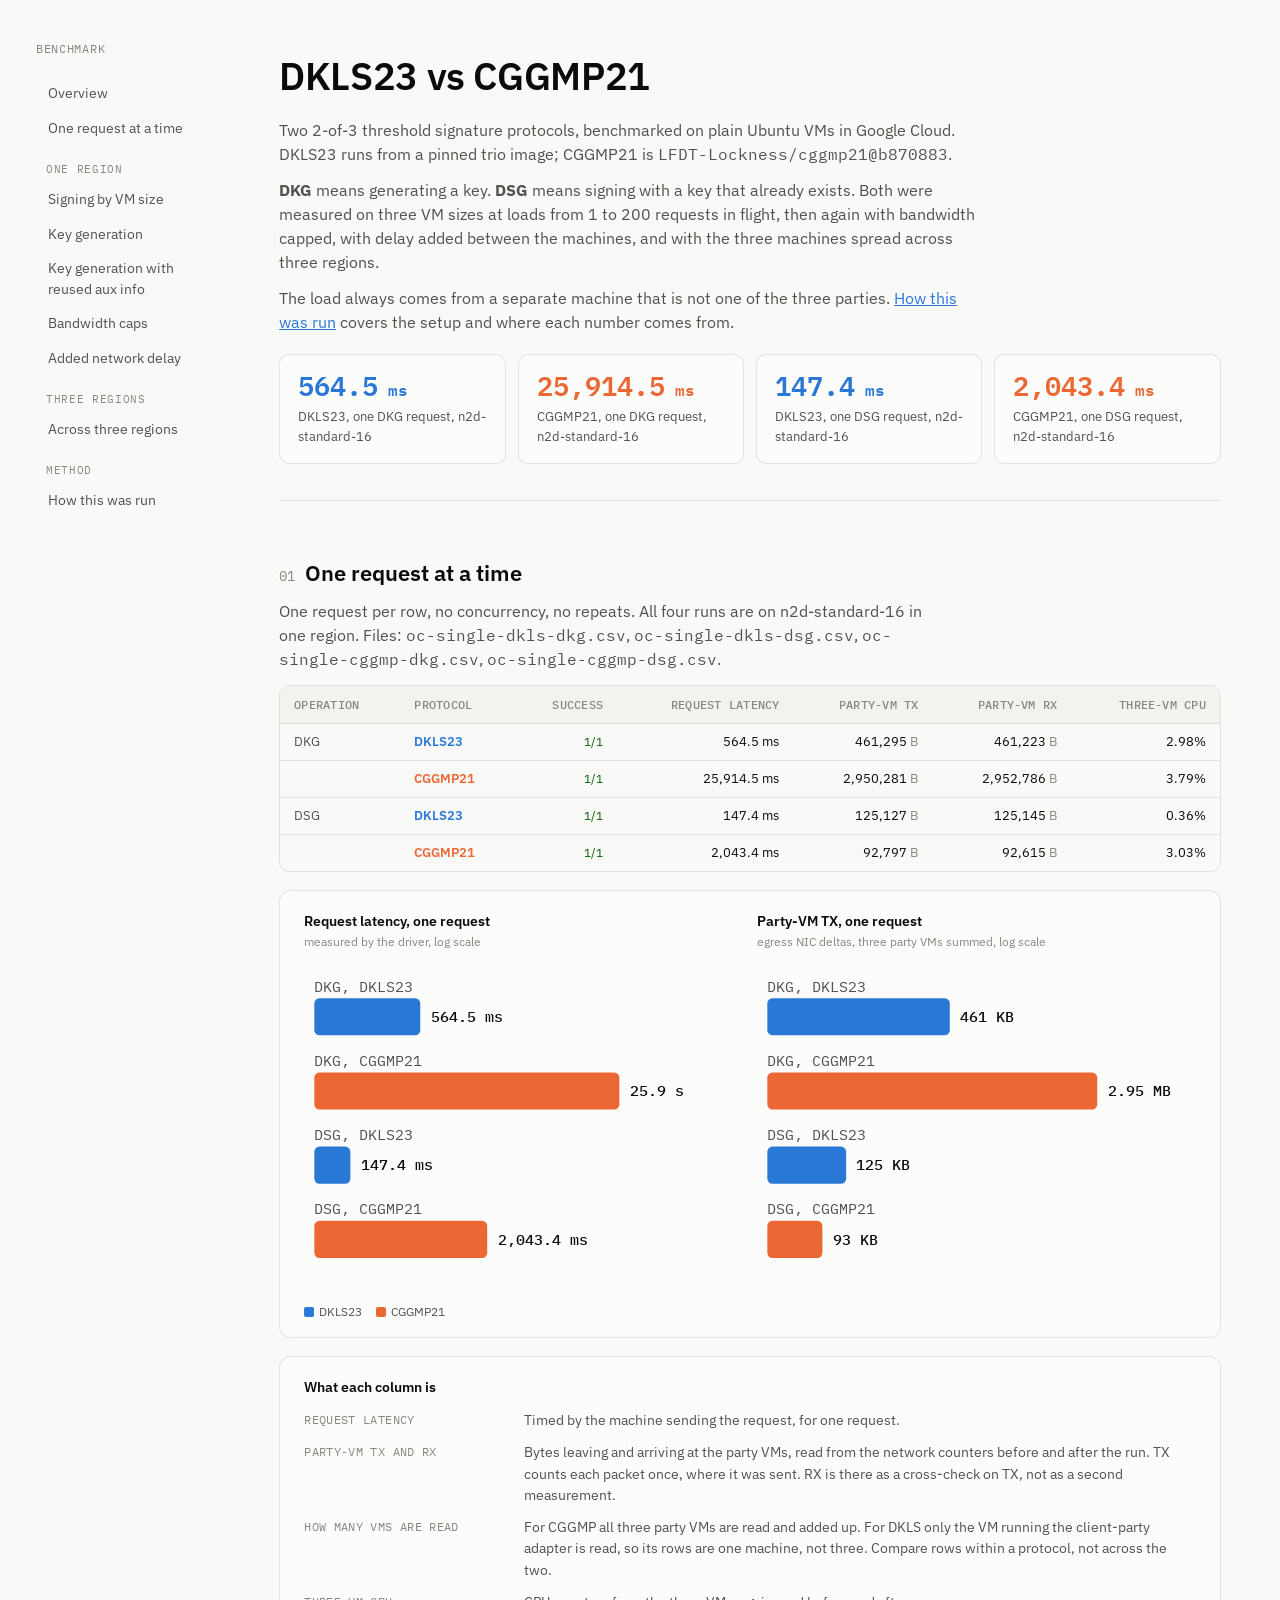
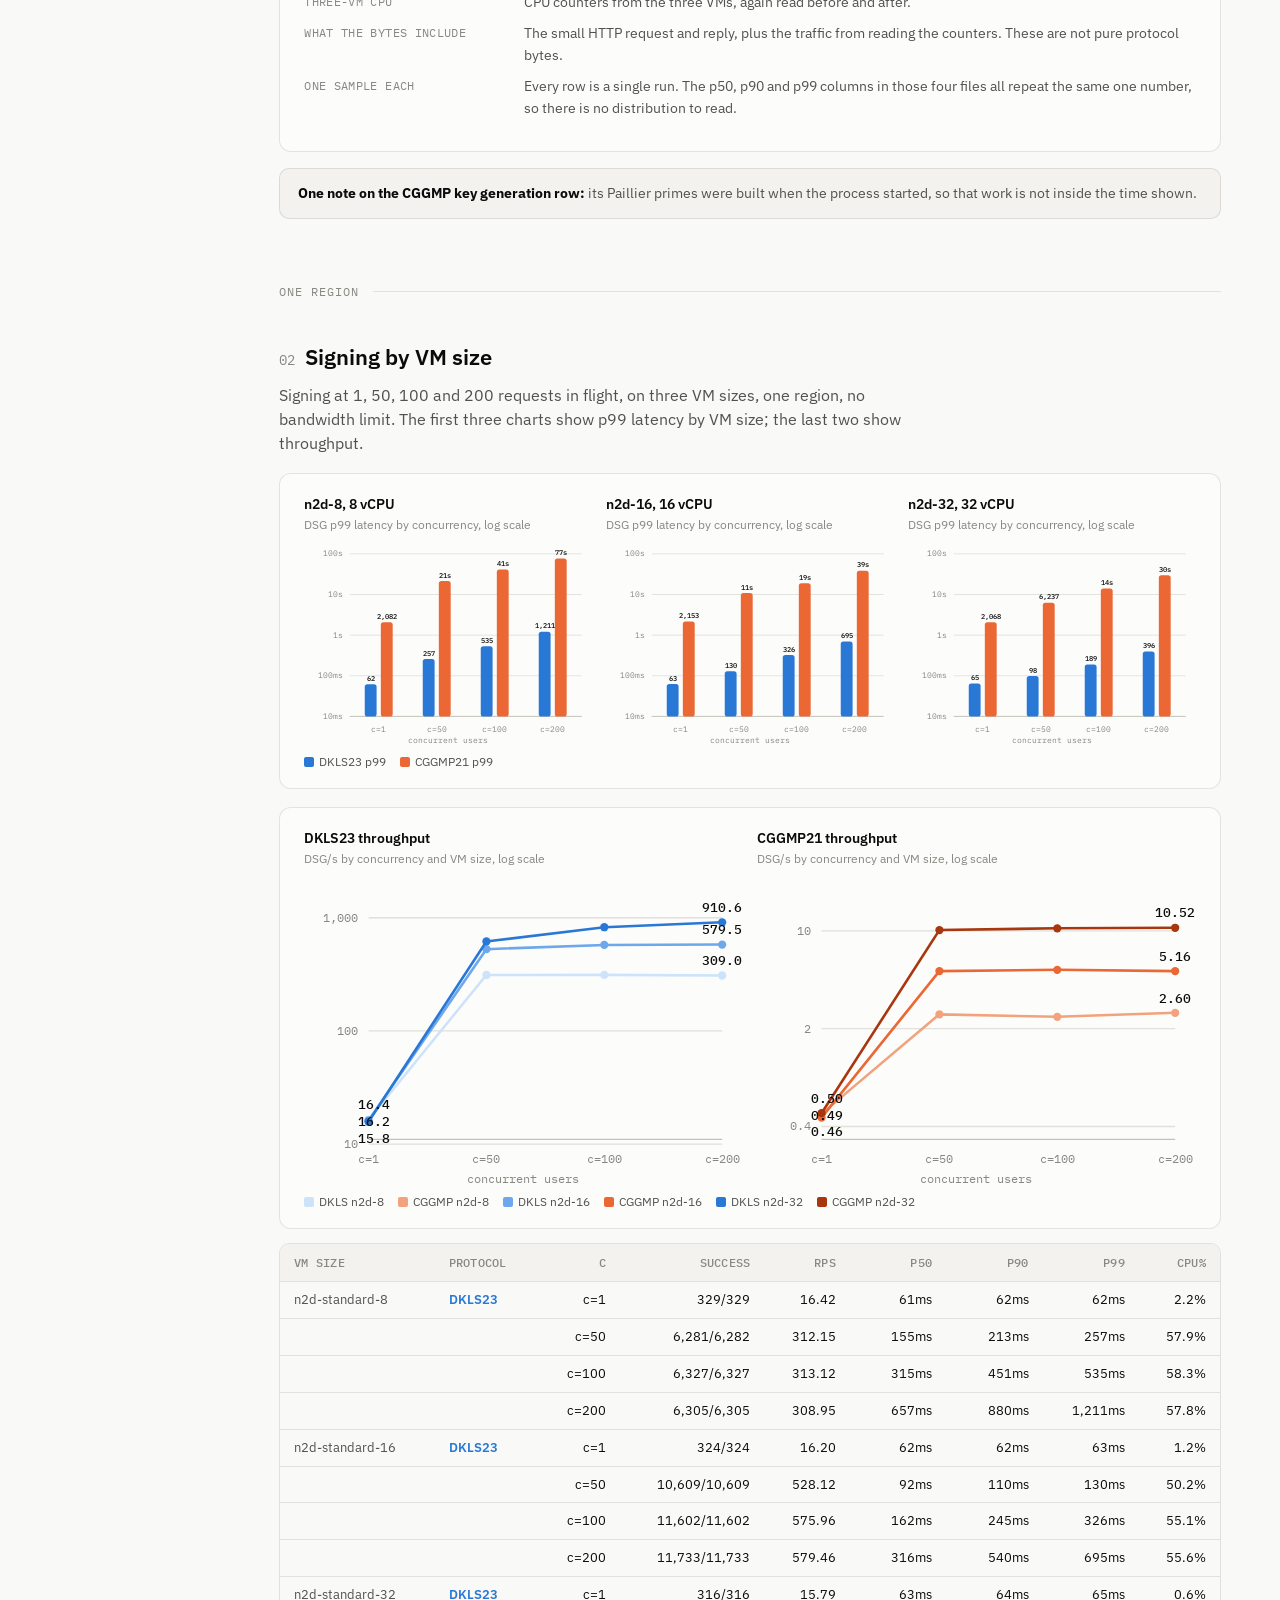
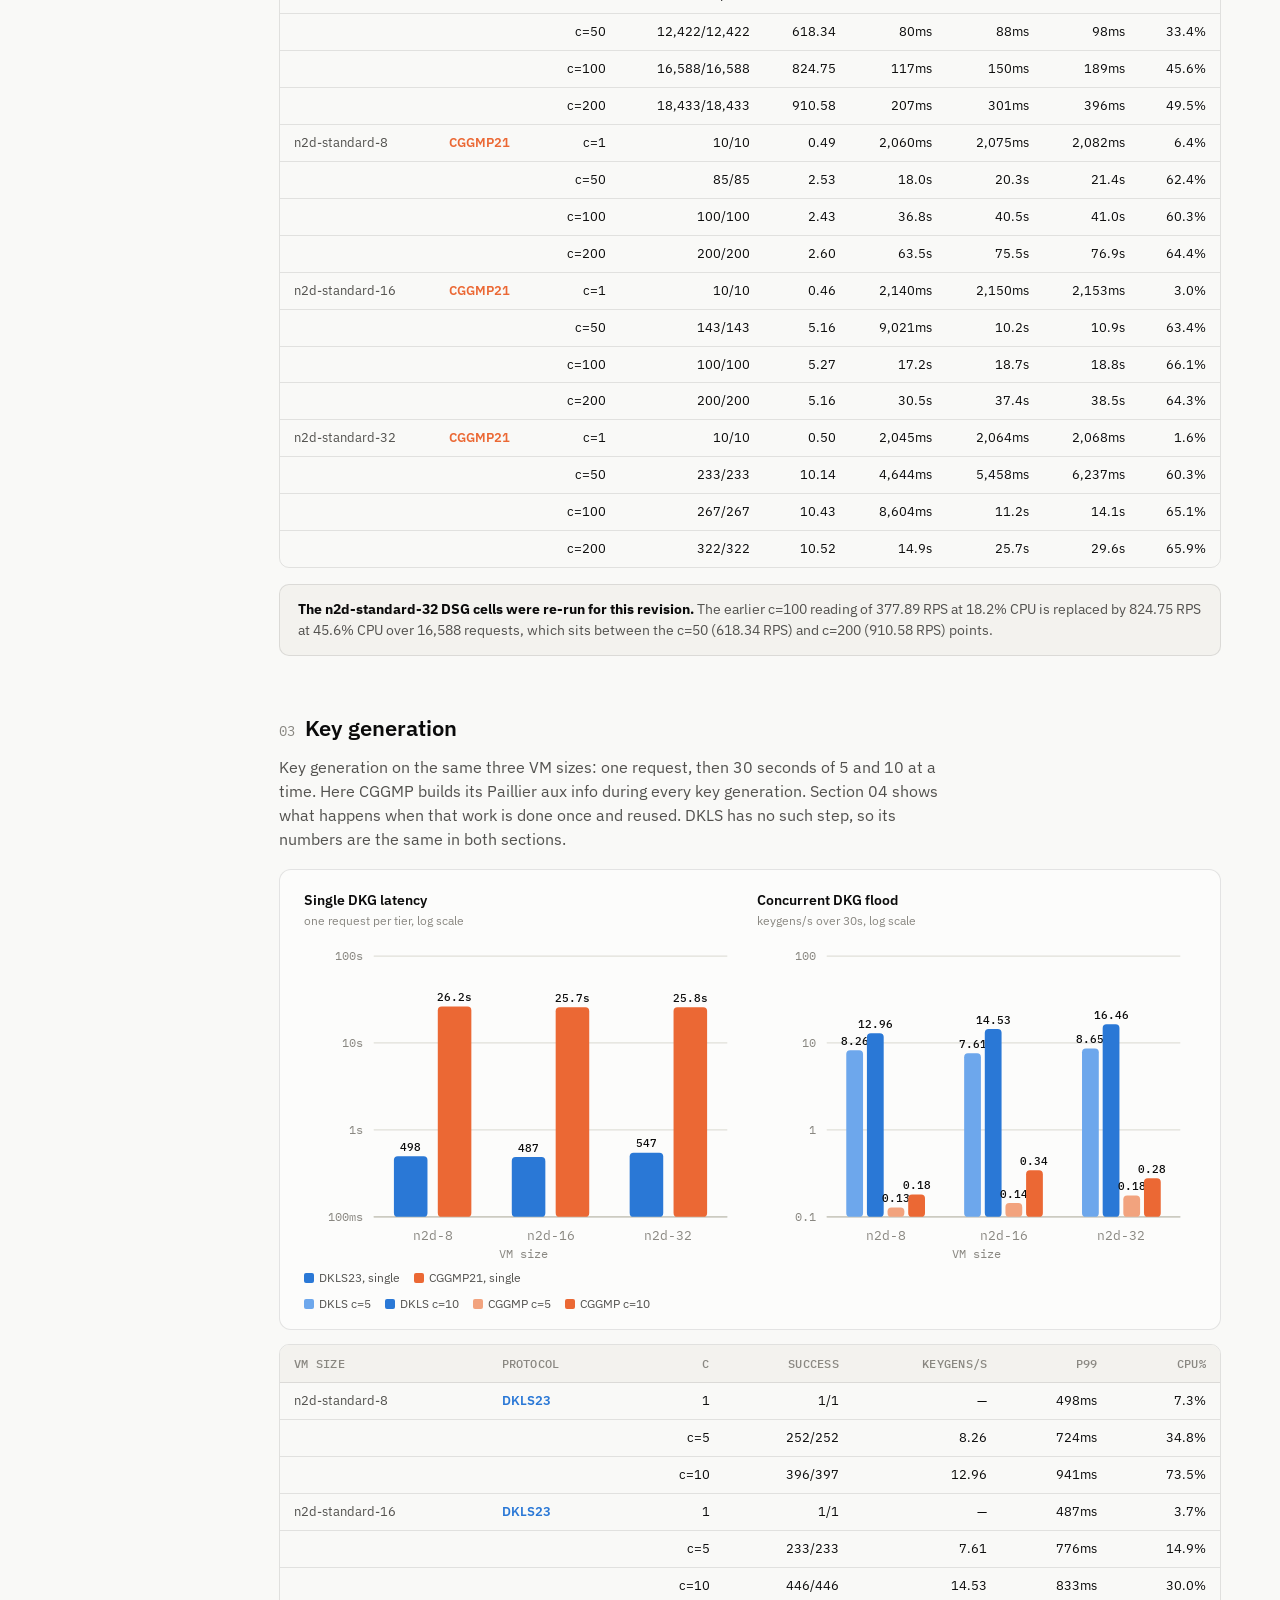
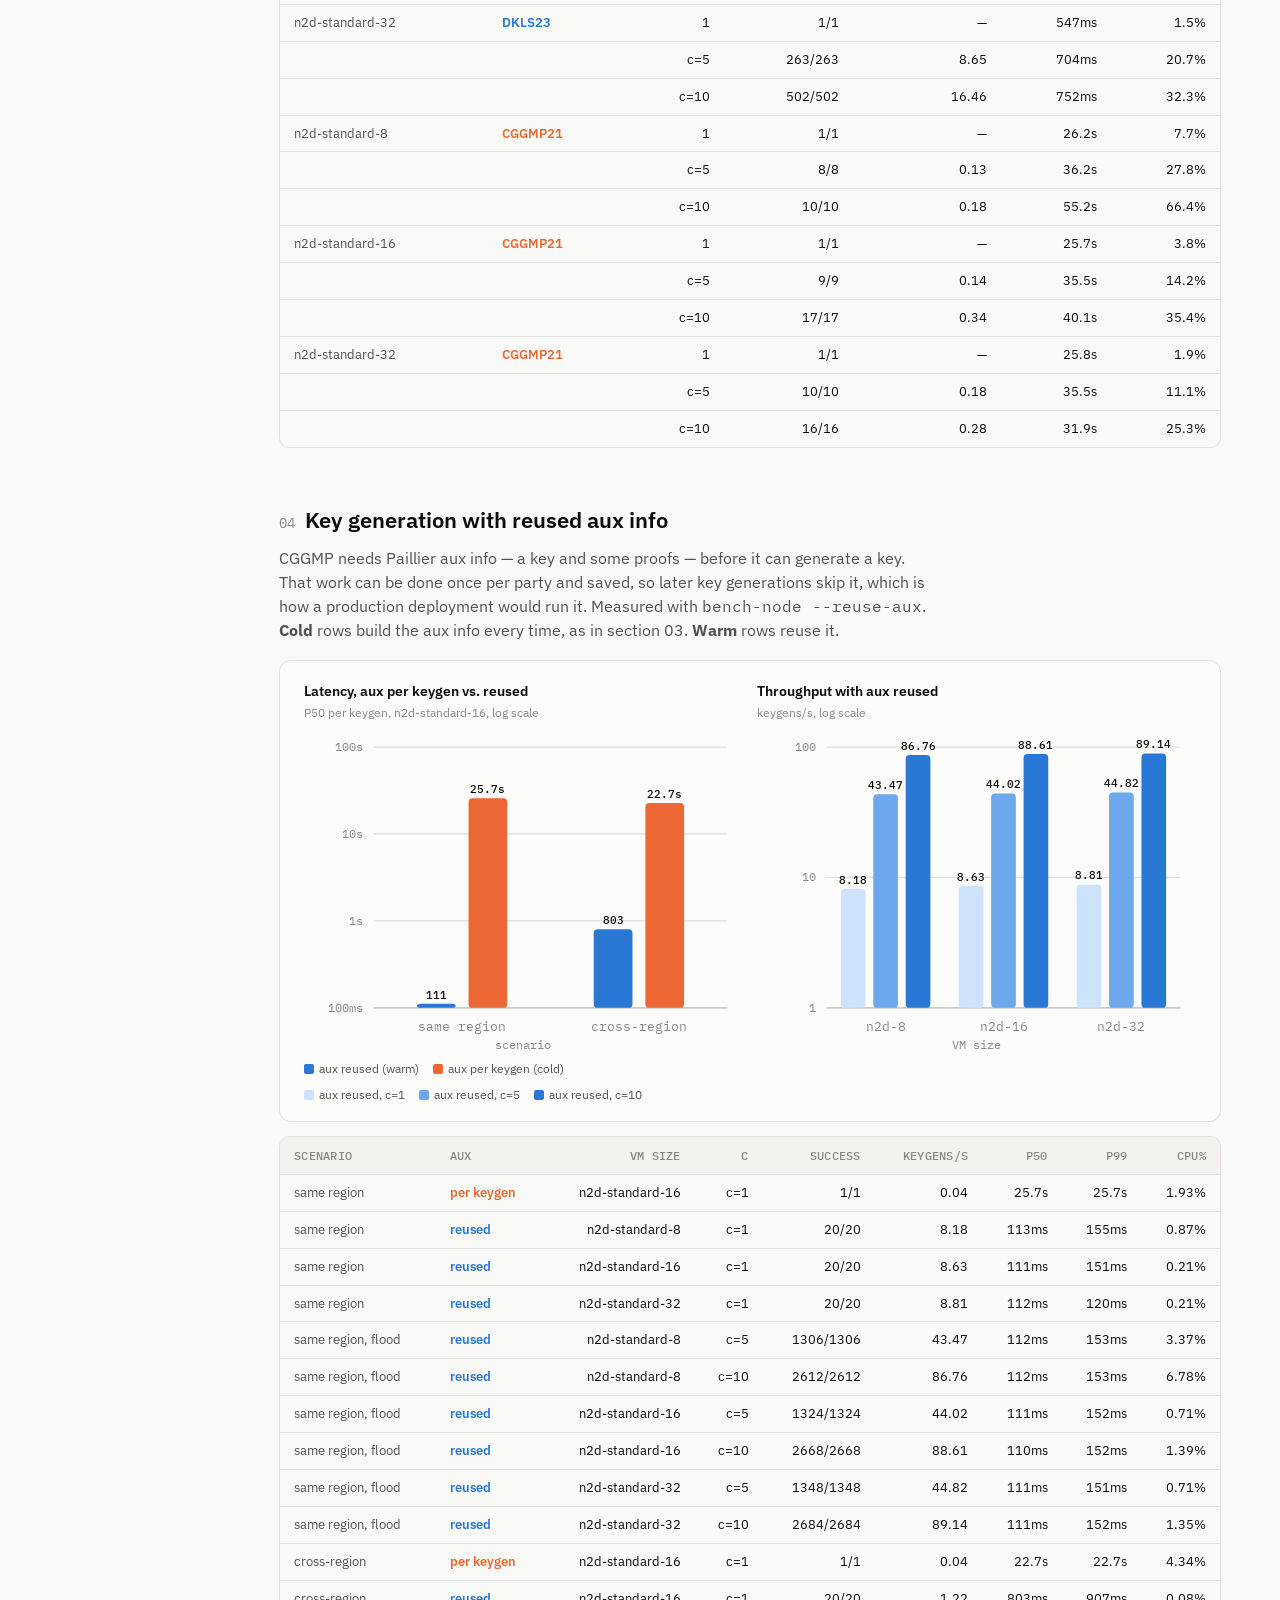
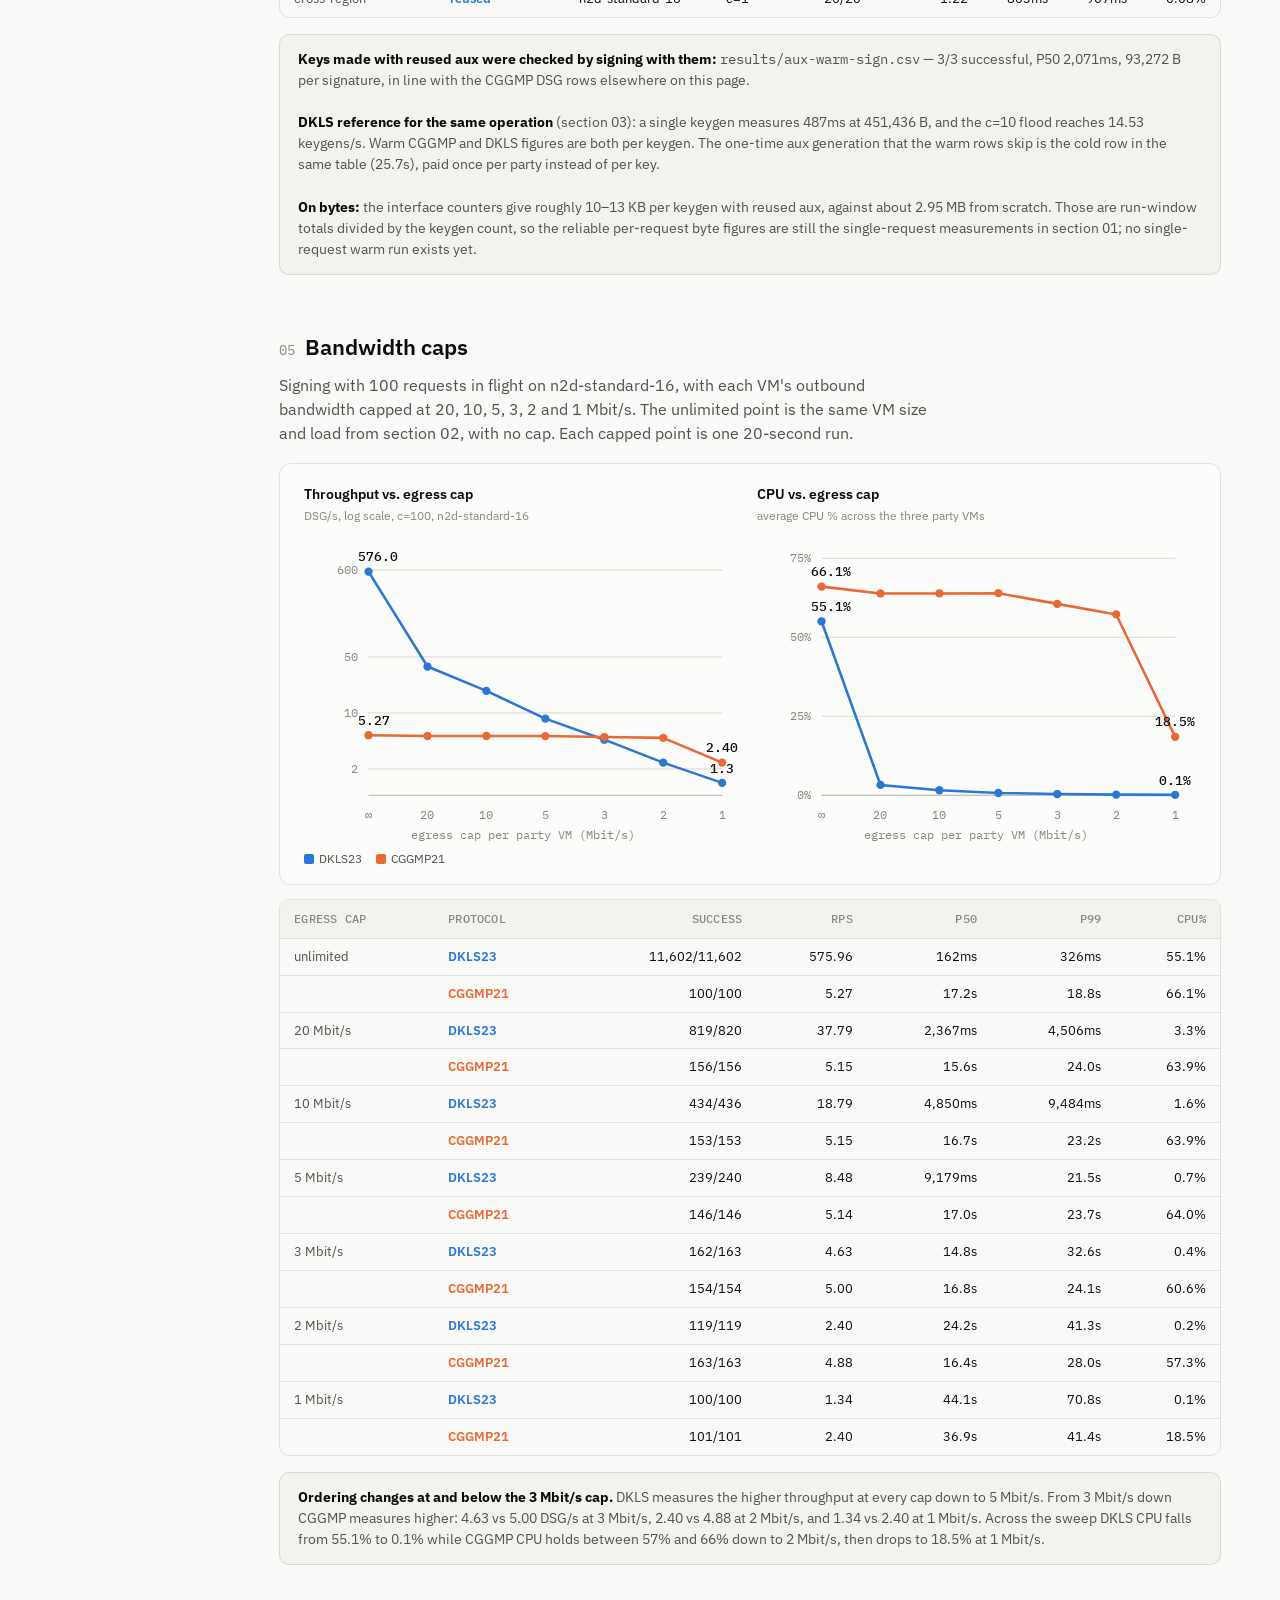
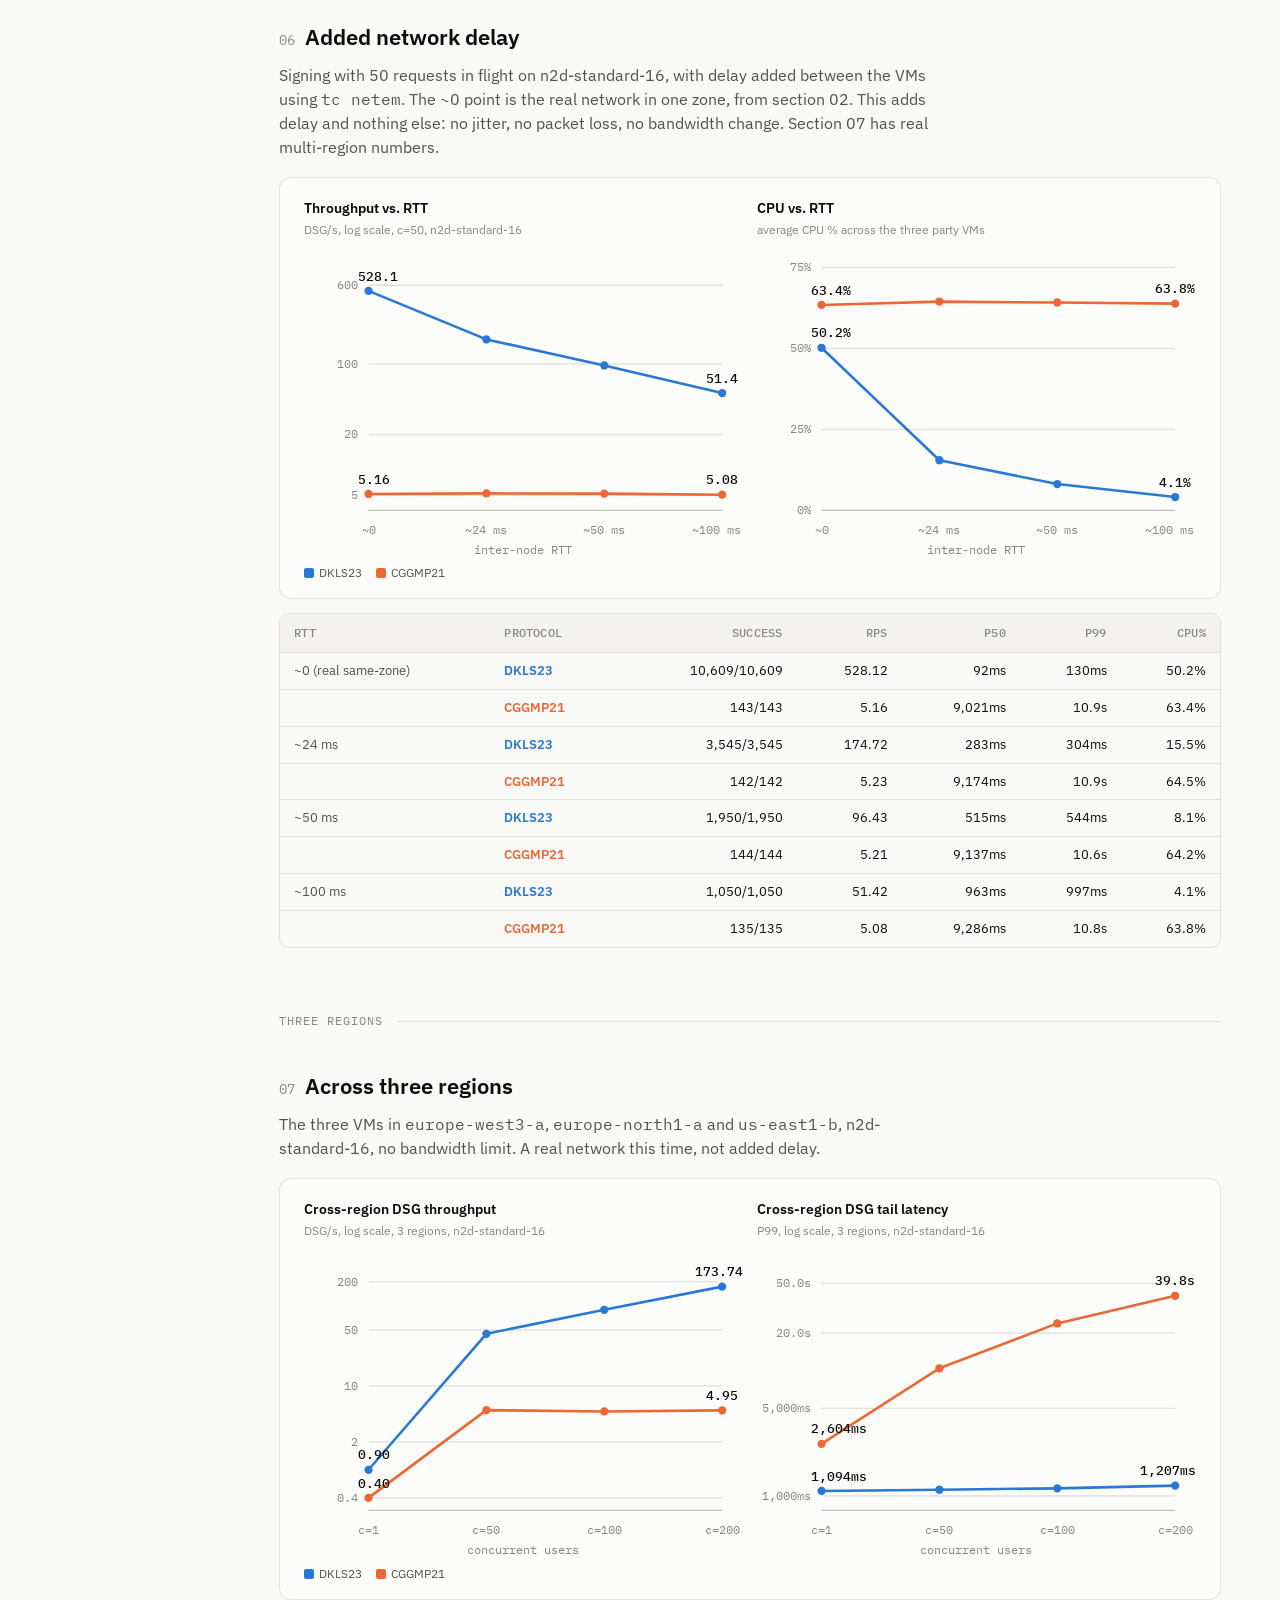
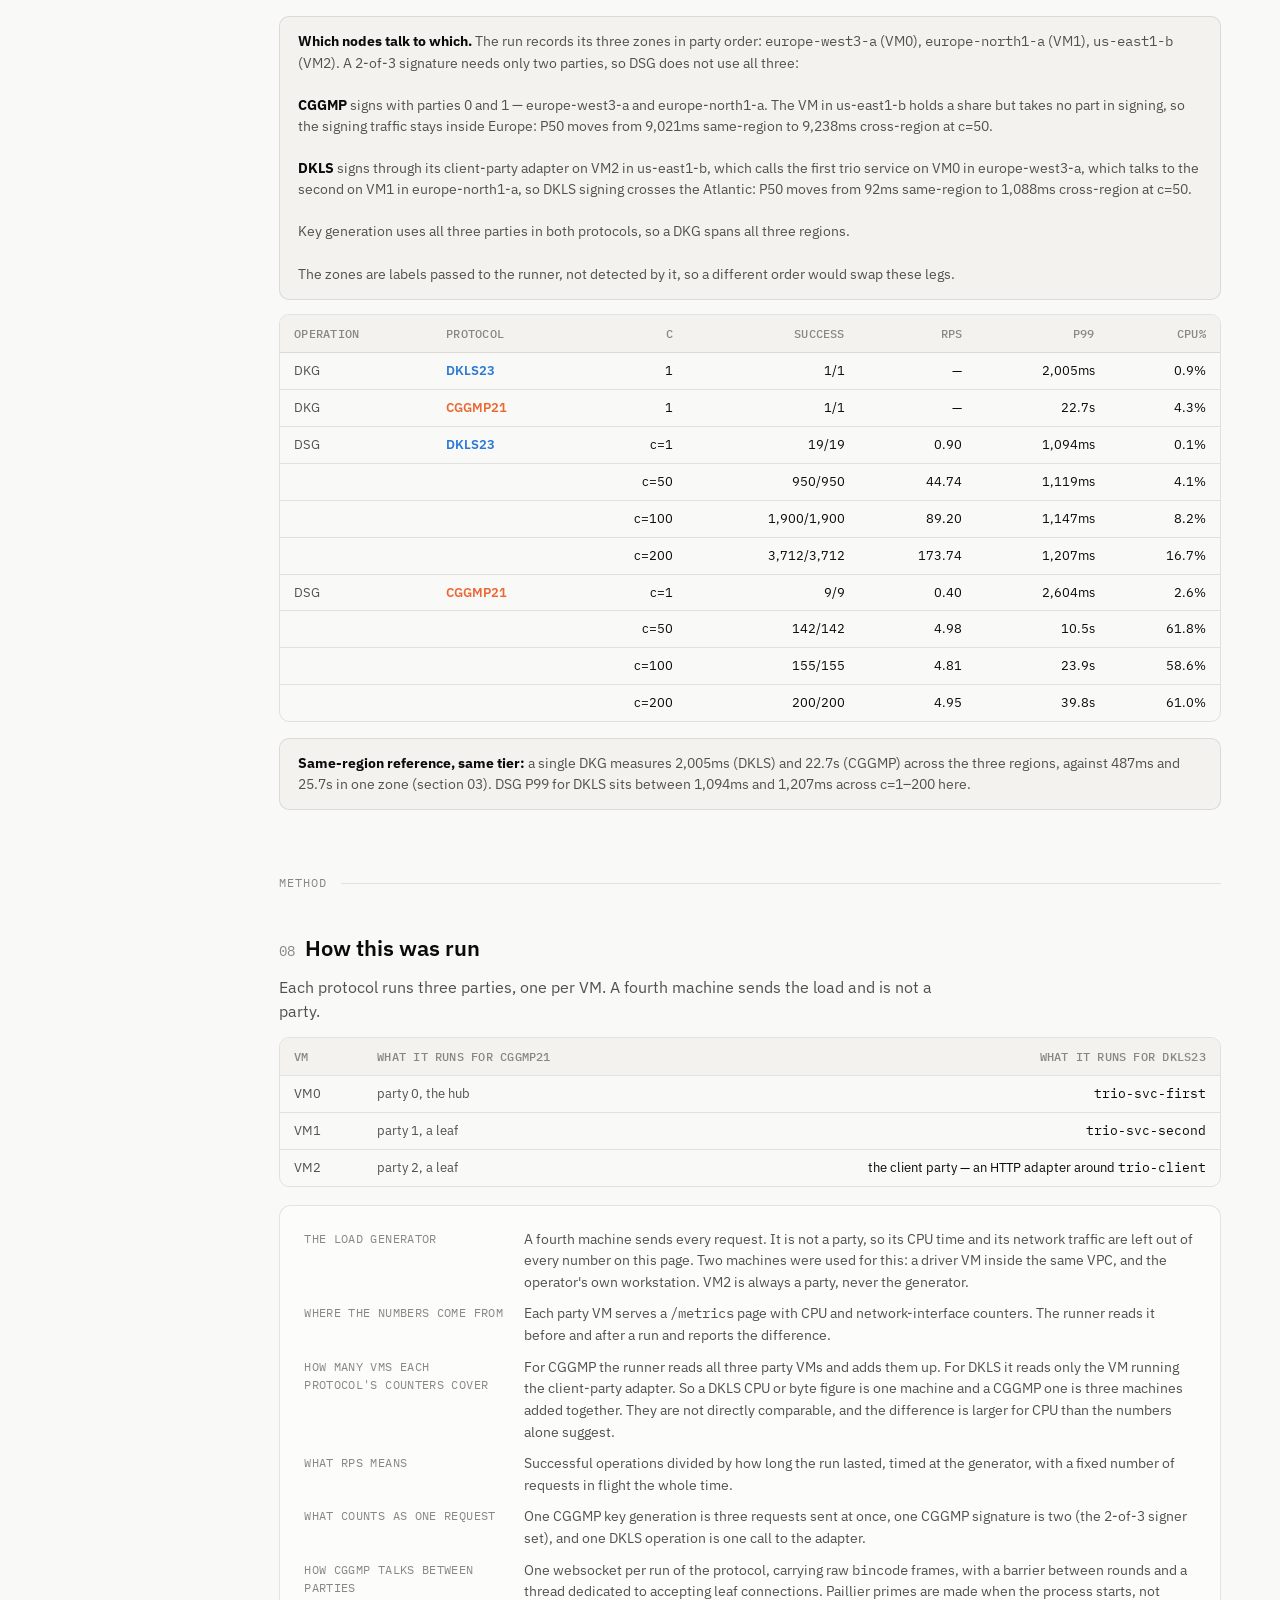
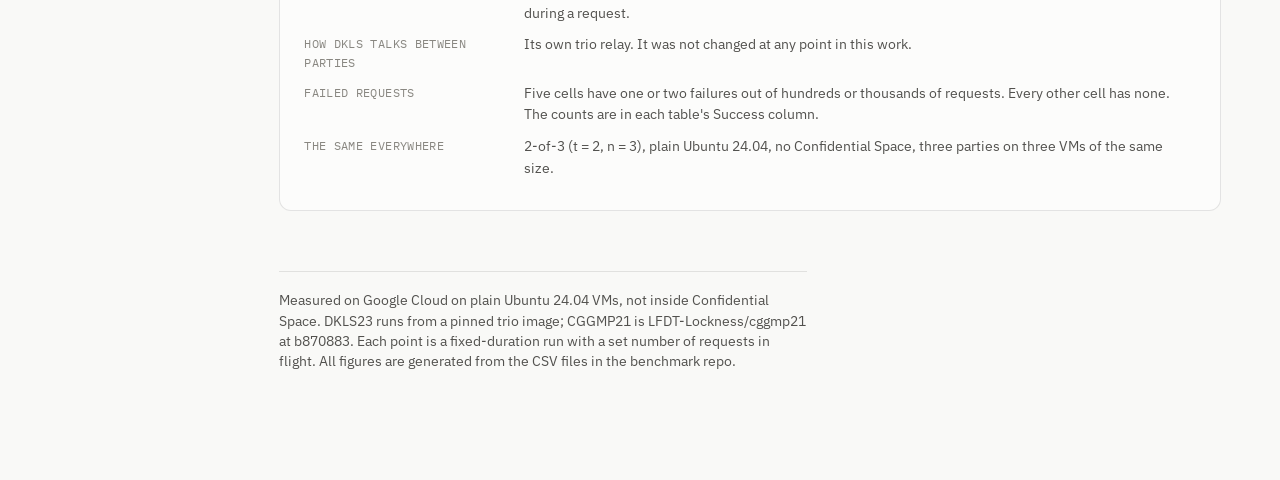
==== index.html @ f81dd2e7 "DKLS23 vs CGGMP21 benchmark report" ====
<!DOCTYPE html>
<html lang="en">
<head>
<meta charset="utf-8">
<meta name="viewport" content="width=device-width, initial-scale=1">
<title>DKLS23 vs CGGMP21 — 2-of-3 benchmark</title>
<style>
  @import url('https://fonts.googleapis.com/css2?family=IBM+Plex+Sans:wght@400;500;600;700&family=IBM+Plex+Mono:wght@400;500;600&display=swap');

  :root {
    color-scheme: light;
    --page:        #f9f9f7;
    --surface:     #fcfcfb;
    --surface-2:   #f3f2ee;
    --ink:         #0b0b0b;
    --ink-2:       #52514e;
    --muted:       #898781;
    --grid:        #e1e0d9;
    --baseline:    #c3c2b7;
    --border:      rgba(11,11,11,0.10);
    --dkls:        #2a78d6;
    --dkls-soft:   #6da7ec;
    --dkls-softer: #cde2fb;
    --dkls-deep:   #184f95;
    --cggmp:       #eb6834;
    --cggmp-soft:  #f2a37e;
    --cggmp-deep:  #a8360f;
    --good:        #006300;
  }
  @media (prefers-color-scheme: dark) {
    :root:not([data-theme="light"]) {
      color-scheme: dark;
      --page:        #0d0d0d;
      --surface:     #1a1a19;
      --surface-2:   #201f1d;
      --ink:         #ffffff;
      --ink-2:       #c3c2b7;
      --muted:       #8f8d87;
      --grid:        #2c2c2a;
      --baseline:    #383835;
      --border:      rgba(255,255,255,0.12);
      --dkls:        #3987e5;
      --dkls-soft:   #2a78d6;
      --dkls-softer: #184f95;
      --dkls-deep:   #86b6ef;
      --cggmp:       #d95926;
      --cggmp-soft:  #a54a24;
      --cggmp-deep:  #f08d63;
      --good:        #0ca30c;
    }
  }
  :root[data-theme="dark"] {
    color-scheme: dark;
    --page:        #0d0d0d;
    --surface:     #1a1a19;
    --surface-2:   #201f1d;
    --ink:         #ffffff;
    --ink-2:       #c3c2b7;
    --muted:       #8f8d87;
    --grid:        #2c2c2a;
    --baseline:    #383835;
    --border:      rgba(255,255,255,0.12);
    --dkls:        #3987e5;
    --dkls-soft:   #2a78d6;
    --dkls-softer: #184f95;
    --dkls-deep:   #86b6ef;
    --cggmp:       #d95926;
    --cggmp-soft:  #a54a24;
    --cggmp-deep:  #f08d63;
    --good:        #0ca30c;
  }

  * { box-sizing: border-box; }
  body {
    background: var(--page);
    color: var(--ink);
    font-family: "IBM Plex Sans", system-ui, -apple-system, "Segoe UI", sans-serif;
    line-height: 1.5;
  }
  .mono { font-family: "IBM Plex Mono", ui-monospace, "SF Mono", Menlo, monospace; }
  h1, h2, h3 { text-wrap: balance; font-weight: 600; }
  h1 { font-size: clamp(1.6rem, 1.2rem + 1.6vw, 2.35rem); letter-spacing: -0.01em; margin: 0; }
  h2 { font-size: 1.35rem; margin: 0 0 4px; }
  h3 { font-size: 0.98rem; margin: 0 0 2px; color: var(--ink); }
  p { margin: 0 0 12px; max-width: 66ch; color: var(--ink-2); }
  a { color: var(--dkls); }

  .shell { display: flex; max-width: 1280px; margin: 0 auto; }

  nav.toc {
    position: sticky; top: 0; align-self: flex-start; height: 100vh;
    width: 220px; flex: none; padding: 32px 18px 32px 28px;
    overflow-y: auto; display: flex; flex-direction: column; gap: 2px;
  }
  nav.toc .brand {
    font-family: "IBM Plex Mono"; font-size: 0.72rem; letter-spacing: 0.06em;
    text-transform: uppercase; color: var(--muted); margin-bottom: 18px;
  }
  nav.toc a {
    color: var(--ink-2); text-decoration: none; font-size: 0.86rem;
    padding: 6px 10px; border-radius: 6px; border-left: 2px solid transparent;
  }
  nav.toc a:hover { color: var(--ink); background: var(--surface-2); }

  main { flex: 1; min-width: 0; padding: 40px clamp(20px, 4vw, 56px) 100px; }

  header.hero {
    padding-bottom: 28px; margin-bottom: 28px; border-bottom: 1px solid var(--border);
  }
  .chips { display: flex; flex-wrap: wrap; gap: 8px; margin-top: 18px; }
  .chip {
    font-family: "IBM Plex Mono"; font-size: 0.74rem; color: var(--ink-2);
    background: var(--surface-2); border: 1px solid var(--border);
    padding: 5px 10px; border-radius: 999px; white-space: nowrap;
  }

  .kpi-row {
    display: grid; grid-template-columns: repeat(auto-fit, minmax(190px, 1fr));
    gap: 12px; margin: 20px 0 8px;
  }
  .kpi {
    background: var(--surface); border: 1px solid var(--border); border-radius: 10px;
    padding: 16px 18px;
  }
  .kpi .val {
    font-family: "IBM Plex Mono"; font-weight: 600; font-size: 1.7rem;
    color: var(--dkls); font-variant-numeric: tabular-nums; line-height: 1.1;
  }
  .kpi .label { font-size: 0.82rem; color: var(--ink-2); margin-top: 6px; }

  section { margin: 56px 0; scroll-margin-top: 24px; }
  section .section-head { display: flex; align-items: baseline; gap: 10px; margin-bottom: 6px; }
  .section-num { font-family: "IBM Plex Mono"; color: var(--muted); font-size: 0.85rem; }

  .panel {
    background: var(--surface); border: 1px solid var(--border); border-radius: 12px;
    padding: 20px clamp(14px, 2vw, 24px) 16px; margin-top: 18px;
  }
  .panel-grid { display: grid; grid-template-columns: repeat(3, 1fr); gap: 14px; }
  @media (max-width: 900px) { .panel-grid { grid-template-columns: 1fr; } }
  .panel-grid.two { grid-template-columns: 1fr 1fr; }
  @media (max-width: 760px) { .panel-grid.two { grid-template-columns: 1fr; } }

  .chart-title { font-size: 0.85rem; font-weight: 600; margin-bottom: 2px; }
  .chart-sub { font-size: 0.74rem; color: var(--muted); margin-bottom: 8px; }
  .legend { display: flex; gap: 14px; font-size: 0.76rem; color: var(--ink-2); margin: 8px 0 0; flex-wrap: wrap; }
  .legend .sw { display: inline-block; width: 10px; height: 10px; border-radius: 2px; margin-right: 5px; vertical-align: -1px; }

  .panel svg { display: block; width: 100%; height: auto; }
  svg text { font-family: "IBM Plex Mono", monospace; fill: var(--ink-2); }
  svg .axis-label { fill: var(--muted); }
  svg .grid-line { stroke: var(--grid); stroke-width: 1; }
  svg .baseline { stroke: var(--baseline); stroke-width: 1; }
  svg .value-label { fill: var(--ink); font-weight: 500; }
  svg .value-label.on-dkls { fill: var(--dkls); }
  svg .value-label.on-cggmp { fill: var(--cggmp); }

  .table-wrap { overflow-x: auto; margin-top: 14px; border: 1px solid var(--border); border-radius: 10px; }
  table { border-collapse: collapse; width: 100%; font-size: 0.83rem; min-width: 560px; }
  thead th {
    text-align: right; font-family: "IBM Plex Mono"; font-weight: 500; font-size: 0.72rem;
    letter-spacing: 0.02em; text-transform: uppercase; color: var(--muted);
    padding: 10px 14px; border-bottom: 1px solid var(--border); white-space: nowrap;
    background: var(--surface-2);
  }
  thead th:first-child, thead th:nth-child(2) { text-align: left; }
  tbody td {
    padding: 8px 14px; border-bottom: 1px solid var(--border); text-align: right;
    font-variant-numeric: tabular-nums; white-space: nowrap; color: var(--ink);
  }
  tbody td:first-child, tbody td:nth-child(2) { text-align: left; color: var(--ink-2); }
  tbody tr:last-child td { border-bottom: none; }
  tbody tr.group-start td { border-top: 1px solid var(--border); }
  .tag-dkls { color: var(--dkls); font-weight: 600; }
  .tag-cggmp { color: var(--cggmp); font-weight: 600; }
  .pill-good { color: var(--good); font-size: 0.72rem; }

  .callout {
    background: var(--surface-2); border: 1px solid var(--border); border-radius: 10px;
    padding: 14px 18px; margin-top: 16px; font-size: 0.88rem; color: var(--ink-2);
  }
  .callout strong { color: var(--ink); }

  dl.method { display: grid; grid-template-columns: 200px 1fr; gap: 10px 20px; margin-top: 14px; }
  dl.method dt { font-family: "IBM Plex Mono"; font-size: 0.76rem; color: var(--muted); text-transform: uppercase; letter-spacing: 0.03em; padding-top: 2px; }
  dl.method dd { margin: 0; color: var(--ink-2); font-size: 0.9rem; }
  @media (max-width: 640px) { dl.method { grid-template-columns: 1fr; } dl.method dt { padding-top: 10px; } }

  footer {
    margin-top: 60px; padding-top: 18px; border-top: 1px solid var(--border);
    font-size: 0.85rem; color: var(--ink-2); max-width: 66ch;
  }

  nav.toc .toc-group {
    font-family: "IBM Plex Mono"; font-size: 0.68rem; letter-spacing: 0.06em;
    text-transform: uppercase; color: var(--muted);
    margin: 14px 0 4px; padding: 0 10px;
  }

  .group-divider {
    display: flex; align-items: center; gap: 14px;
    margin: 64px 0 -16px; color: var(--muted);
    font-family: "IBM Plex Mono"; font-size: 0.74rem;
    letter-spacing: 0.08em; text-transform: uppercase;
  }
  .group-divider::after {
    content: ""; flex: 1; height: 1px; background: var(--border);
  }

  @media print {
    nav.toc { display: none; }
    .shell { display: block; max-width: none; }
    main { padding: 0; }
    body { background: #fff; }
    section { margin: 26px 0; }
    .panel, .table-wrap, section { break-inside: auto; }
    .panel-grid > div, tr, .callout, .kpi { break-inside: avoid; }
    .table-wrap { overflow: visible; }
    table { min-width: 0; font-size: 0.72rem; }
    thead { display: table-header-group; }
    .panel-grid { grid-template-columns: 1fr 1fr !important; }
    h1, h2, h3 { break-after: avoid; }
    p, dl.method { break-inside: avoid; }
    a { color: inherit; text-decoration: none; }
  }

  @media (max-width: 860px) {
    .shell { display: block; }
    nav.toc { position: static; width: auto; height: auto; padding: 20px clamp(20px,4vw,56px) 0; flex-direction: row; overflow-x: auto; white-space: nowrap; gap: 4px; }
    nav.toc .brand { display: none; }
    main { padding-top: 20px; }
  }
</style>
</head>
<body>
<div class="shell">
  <nav class="toc">
    <div class="brand">Benchmark</div>
    <a href="#overview">Overview</a>
    <a href="#single-request">One request at a time</a>
    <div class="toc-group">One region</div>
    <a href="#dsg-matrix">Signing by VM size</a>
    <a href="#dkg">Key generation</a>
    <a href="#aux">Key generation with reused aux info</a>
    <a href="#bandwidth">Bandwidth caps</a>
    <a href="#rtt">Added network delay</a>
    <div class="toc-group">Three regions</div>
    <a href="#cross-region">Across three regions</a>
    <div class="toc-group">Method</div>
    <a href="#setup">How this was run</a>
  </nav>

  <main>
    <header class="hero" id="overview">
      <h1>DKLS23 vs CGGMP21</h1>
      <p style="margin-top:14px; max-width:70ch;">Two 2-of-3 threshold signature protocols, benchmarked on plain Ubuntu VMs in Google Cloud. DKLS23 runs from a pinned trio image; CGGMP21 is <span class="mono">LFDT-Lockness/cggmp21@b870883</span>.</p>
      <p style="max-width:70ch;"><strong>DKG</strong> means generating a key. <strong>DSG</strong> means signing with a key that already exists. Both were measured on three VM sizes at loads from 1 to 200 requests in flight, then again with bandwidth capped, with delay added between the machines, and with the three machines spread across three regions.</p>
      <p style="max-width:70ch;">The load always comes from a separate machine that is not one of the three parties. <a href="#setup">How this was run</a> covers the setup and where each number comes from.</p>

      <div class="kpi-row" id="hero-kpis"></div>
    </header>

    <section id="single-request">
      <div class="section-head"><span class="section-num">01</span><h2>One request at a time</h2></div>
      <p>One request per row, no concurrency, no repeats. All four runs are on n2d-standard-16 in one region. Files: <span class="mono">oc-single-dkls-dkg.csv</span>, <span class="mono">oc-single-dkls-dsg.csv</span>, <span class="mono">oc-single-cggmp-dkg.csv</span>, <span class="mono">oc-single-cggmp-dsg.csv</span>.</p>

      <div class="table-wrap">
        <table id="single-table"></table>
      </div>

      <div class="panel">
        <div class="panel-grid two" id="single-charts"></div>
        <div class="legend">
          <span><span class="sw" style="background:var(--dkls)"></span>DKLS23</span>
          <span><span class="sw" style="background:var(--cggmp)"></span>CGGMP21</span>
        </div>
      </div>

      <div class="panel">
        <div class="chart-title">What each column is</div>
        <dl class="method" style="margin-top:12px;">
          <dt>Request latency</dt>
          <dd>Timed by the machine sending the request, for one request.</dd>
          <dt>Party-VM TX and RX</dt>
          <dd>Bytes leaving and arriving at the party VMs, read from the network counters before and after the run. TX counts each packet once, where it was sent. RX is there as a cross-check on TX, not as a second measurement.</dd>
          <dt>How many VMs are read</dt>
          <dd>For CGGMP all three party VMs are read and added up. For DKLS only the VM running the client-party adapter is read, so its rows are one machine, not three. Compare rows within a protocol, not across the two.</dd>
          <dt>Three-VM CPU</dt>
          <dd>CPU counters from the three VMs, again read before and after.</dd>
          <dt>What the bytes include</dt>
          <dd>The small HTTP request and reply, plus the traffic from reading the counters. These are not pure protocol bytes.</dd>
          <dt>One sample each</dt>
          <dd>Every row is a single run. The p50, p90 and p99 columns in those four files all repeat the same one number, so there is no distribution to read.</dd>
        </dl>
      </div>
      <div class="callout"><strong>One note on the CGGMP key generation row:</strong> its Paillier primes were built when the process started, so that work is not inside the time shown.</div>
    </section>

    <div class="group-divider"><span>One region</span></div>

    <section id="dsg-matrix">
      <div class="section-head"><span class="section-num">02</span><h2>Signing by VM size</h2></div>
      <p>Signing at 1, 50, 100 and 200 requests in flight, on three VM sizes, one region, no bandwidth limit. The first three charts show p99 latency by VM size; the last two show throughput.</p>

      <div class="panel">
        <div class="panel-grid" id="p99-charts"></div>
        <div class="legend">
          <span><span class="sw" style="background:var(--dkls)"></span>DKLS23 p99</span>
          <span><span class="sw" style="background:var(--cggmp)"></span>CGGMP21 p99</span>
        </div>
      </div>

      <div class="panel">
        <div class="panel-grid two" id="rps-charts"></div>
        <div class="legend" id="rps-legend"></div>
      </div>

      <div class="table-wrap">
        <table id="dsg-table"></table>
      </div>
      <div class="callout" id="n32-note"></div>
    </section>

    <section id="dkg">
      <div class="section-head"><span class="section-num">03</span><h2>Key generation</h2></div>
      <p>Key generation on the same three VM sizes: one request, then 30 seconds of 5 and 10 at a time. Here CGGMP builds its Paillier aux info during every key generation. Section 04 shows what happens when that work is done once and reused. DKLS has no such step, so its numbers are the same in both sections.</p>

      <div class="panel">
        <div class="panel-grid two" id="dkg-charts"></div>
        <div class="legend">
          <span><span class="sw" style="background:var(--dkls)"></span>DKLS23, single</span>
          <span><span class="sw" style="background:var(--cggmp)"></span>CGGMP21, single</span>
        </div>
        <div class="legend" id="dkg-flood-legend"></div>
      </div>

      <div class="table-wrap">
        <table id="dkg-table"></table>
      </div>
    </section>

    <section id="aux">
      <div class="section-head"><span class="section-num">04</span><h2>Key generation with reused aux info</h2></div>
      <p>CGGMP needs Paillier aux info — a key and some proofs — before it can generate a key. That work can be done once per party and saved, so later key generations skip it, which is how a production deployment would run it. Measured with <span class="mono">bench-node --reuse-aux</span>. <strong>Cold</strong> rows build the aux info every time, as in section 03. <strong>Warm</strong> rows reuse it.</p>

      <div class="panel">
        <div class="panel-grid two" id="aux-charts"></div>
        <div class="legend">
          <span><span class="sw" style="background:var(--dkls)"></span>aux reused (warm)</span>
          <span><span class="sw" style="background:var(--cggmp)"></span>aux per keygen (cold)</span>
        </div>
        <div class="legend" id="aux-rps-legend"></div>
      </div>

      <div class="table-wrap">
        <table id="aux-table"></table>
      </div>
      <div class="callout" id="aux-callout"></div>
    </section>

    <section id="bandwidth">
      <div class="section-head"><span class="section-num">05</span><h2>Bandwidth caps</h2></div>
      <p>Signing with 100 requests in flight on n2d-standard-16, with each VM's outbound bandwidth capped at 20, 10, 5, 3, 2 and 1 Mbit/s. The unlimited point is the same VM size and load from section 02, with no cap. Each capped point is one 20-second run.</p>

      <div class="panel">
        <div class="panel-grid two" id="bw-charts"></div>
        <div class="legend">
          <span><span class="sw" style="background:var(--dkls)"></span>DKLS23</span>
          <span><span class="sw" style="background:var(--cggmp)"></span>CGGMP21</span>
        </div>
      </div>

      <div class="table-wrap">
        <table id="bw-table"></table>
      </div>
      <div class="callout warn" id="bw-callout"></div>
    </section>

    <section id="rtt">
      <div class="section-head"><span class="section-num">06</span><h2>Added network delay</h2></div>
      <p>Signing with 50 requests in flight on n2d-standard-16, with delay added between the VMs using <span class="mono">tc netem</span>. The ~0 point is the real network in one zone, from section 02. This adds delay and nothing else: no jitter, no packet loss, no bandwidth change. Section 07 has real multi-region numbers.</p>

      <div class="panel">
        <div class="panel-grid two" id="rtt-charts"></div>
        <div class="legend">
          <span><span class="sw" style="background:var(--dkls)"></span>DKLS23</span>
          <span><span class="sw" style="background:var(--cggmp)"></span>CGGMP21</span>
        </div>
      </div>

      <div class="table-wrap">
        <table id="rtt-table"></table>
      </div>
    </section>

    <div class="group-divider"><span>Three regions</span></div>

    <section id="cross-region">
      <div class="section-head"><span class="section-num">07</span><h2>Across three regions</h2></div>
      <p>The three VMs in <span class="mono">europe-west3-a</span>, <span class="mono">europe-north1-a</span> and <span class="mono">us-east1-b</span>, n2d-standard-16, no bandwidth limit. A real network this time, not added delay.</p>

      <div class="panel">
        <div class="panel-grid two" id="xr-charts"></div>
        <div class="legend">
          <span><span class="sw" style="background:var(--dkls)"></span>DKLS23</span>
          <span><span class="sw" style="background:var(--cggmp)"></span>CGGMP21</span>
        </div>
      </div>

      <div class="callout" id="xr-nodes"></div>

      <div class="table-wrap">
        <table id="xr-table"></table>
      </div>
      <div class="callout" id="xr-callout"></div>
    </section>

    <div class="group-divider"><span>Method</span></div>

    <section id="setup">
      <div class="section-head"><span class="section-num">08</span><h2>How this was run</h2></div>
      <p>Each protocol runs three parties, one per VM. A fourth machine sends the load and is not a party.</p>

      <div class="table-wrap">
        <table>
          <thead><tr><th>VM</th><th>What it runs for CGGMP21</th><th>What it runs for DKLS23</th></tr></thead>
          <tbody>
            <tr class="group-start"><td>VM0</td><td>party 0, the hub</td><td class="mono">trio-svc-first</td></tr>
            <tr><td>VM1</td><td>party 1, a leaf</td><td class="mono">trio-svc-second</td></tr>
            <tr><td>VM2</td><td>party 2, a leaf</td><td>the client party — an HTTP adapter around <span class="mono">trio-client</span></td></tr>
          </tbody>
        </table>
      </div>

      <div class="panel">
        <dl class="method" style="margin-top:2px;">
          <dt>The load generator</dt>
          <dd>A fourth machine sends every request. It is not a party, so its CPU time and its network traffic are left out of every number on this page. Two machines were used for this: a driver VM inside the same VPC, and the operator's own workstation. VM2 is always a party, never the generator.</dd>
          <dt>Where the numbers come from</dt>
          <dd>Each party VM serves a <span class="mono">/metrics</span> page with CPU and network-interface counters. The runner reads it before and after a run and reports the difference.</dd>
          <dt>How many VMs each protocol's counters cover</dt>
          <dd>For CGGMP the runner reads all three party VMs and adds them up. For DKLS it reads only the VM running the client-party adapter. So a DKLS CPU or byte figure is one machine and a CGGMP one is three machines added together. They are not directly comparable, and the difference is larger for CPU than the numbers alone suggest.</dd>
          <dt>What RPS means</dt>
          <dd>Successful operations divided by how long the run lasted, timed at the generator, with a fixed number of requests in flight the whole time.</dd>
          <dt>What counts as one request</dt>
          <dd>One CGGMP key generation is three requests sent at once, one CGGMP signature is two (the 2-of-3 signer set), and one DKLS operation is one call to the adapter.</dd>
          <dt>How CGGMP talks between parties</dt>
          <dd>One websocket per run of the protocol, carrying raw <span class="mono">bincode</span> frames, with a barrier between rounds and a thread dedicated to accepting leaf connections. Paillier primes are made when the process starts, not during a request.</dd>
          <dt>How DKLS talks between parties</dt>
          <dd>Its own trio relay. It was not changed at any point in this work.</dd>
          <dt>Failed requests</dt>
          <dd>Five cells have one or two failures out of hundreds or thousands of requests. Every other cell has none. The counts are in each table's Success column.</dd>
          <dt>The same everywhere</dt>
          <dd>2-of-3 (t = 2, n = 3), plain Ubuntu 24.04, no Confidential Space, three parties on three VMs of the same size.</dd>
        </dl>
      </div>
    </section>

    <footer>
      Measured on Google Cloud on plain Ubuntu 24.04 VMs, not inside Confidential Space. DKLS23 runs from a pinned trio image; CGGMP21 is LFDT-Lockness/cggmp21 at b870883. Each point is a fixed-duration run with a set number of requests in flight. All figures are generated from the CSV files in the benchmark repo.
    </footer>
  </main>
</div>

<script>
(function () {
  const SVGNS = "http://www.w3.org/2000/svg";
  function el(name, attrs, children) {
    const n = document.createElementNS(SVGNS, name);
    for (const k in attrs) n.setAttribute(k, attrs[k]);
    (children || []).forEach(c => n.appendChild(c));
    return n;
  }
  function text(x, y, str, cls, size, anchor, weight) {
    const t = el("text", { x, y, class: cls || "", "font-size": size || 10.5, "text-anchor": anchor || "start" });
    if (weight) t.setAttribute("font-weight", weight);
    t.textContent = str;
    return t;
  }
  function fmt(n, digits) {
    if (n === undefined || n === null) return "";
    if (digits === undefined) digits = n >= 100 ? 0 : n >= 10 ? 1 : 2;
    return n.toLocaleString(undefined, { minimumFractionDigits: digits, maximumFractionDigits: digits });
  }
  function fmtMs(n) {
    if (n >= 10000) return fmt(n / 1000, 1) + "s";
    return fmt(n, 0) + "ms";
  }

  // ---------- Grouped bar chart (VM scaling panels) ----------
  function groupedBarChart(container, opts) {
    const W = opts.width || 340, H = opts.height || 230;
    const M = { top: 14, right: 12, bottom: 34, left: 54 };
    const plotW = W - M.left - M.right, plotH = H - M.top - M.bottom;
    const svg = el("svg", { viewBox: `0 0 ${W} ${H}`, preserveAspectRatio: "xMidYMid meet", role: "img", "aria-label": opts.aria || "" });

    // a group may leave a slot empty (null) so its bar keeps a fixed colour position
    const allVals = opts.groups.flatMap(g => g.values).filter(v => v !== null && v !== undefined);
    let y, tickVals;
    if (opts.log) {
      // decade-aligned log scale, needed when the two series are orders of magnitude apart
      const lo = Math.floor(Math.log10(Math.min(...allVals)));
      const hi = Math.ceil(Math.log10(Math.max(...allVals)));
      y = v => M.top + plotH - ((Math.log10(Math.max(v, Math.pow(10, lo))) - lo) / (hi - lo)) * plotH;
      tickVals = [];
      for (let d = lo; d <= hi; d++) tickVals.push(Math.pow(10, d));
    } else {
      const maxV = Math.max(...allVals) * 1.12;
      y = v => M.top + plotH - (v / maxV) * plotH;
      const ticks = opts.yTicks || 4;
      tickVals = [];
      for (let i = 0; i <= ticks; i++) tickVals.push((maxV / ticks) * i);
    }

    // gridlines + y ticks
    tickVals.forEach(v => {
      const yy = y(v);
      svg.appendChild(el("line", { x1: M.left, x2: W - M.right, y1: yy, y2: yy, class: "grid-line" }));
      svg.appendChild(text(M.left - 8, yy + 3, opts.yFormat ? opts.yFormat(v) : fmt(v, 0), "axis-label", 9, "end"));
    });
    svg.appendChild(el("line", { x1: M.left, x2: W - M.right, y1: M.top + plotH, y2: M.top + plotH, class: "baseline" }));

    const groupW = plotW / opts.groups.length;
    const barsPerGroup = opts.groups[0].values.length;
    const barGap = opts.barGap === undefined ? 3 : opts.barGap;
    const barW = Math.min(opts.barMax || 16, (groupW - 16) / barsPerGroup - barGap);

    opts.groups.forEach((g, gi) => {
      const gx = M.left + gi * groupW + groupW / 2;
      const totalW = barsPerGroup * barW + (barsPerGroup - 1) * barGap;
      const startX = gx - totalW / 2;
      g.values.forEach((v, vi) => {
        if (v === null || v === undefined) return;
        const bx = startX + vi * (barW + barGap);
        const by = y(v);
        const bh = M.top + plotH - by;
        svg.appendChild(el("rect", {
          x: bx, y: by, width: barW, height: Math.max(bh, 1.5), rx: 3,
          fill: opts.colors[vi]
        }));
        if (opts.barLabel) {
          svg.appendChild(text(bx + barW / 2, by - 4, opts.barLabel(v), "value-label", 8.5, "middle", 600));
        }
      });
      svg.appendChild(text(gx, M.top + plotH + 18, g.label, "axis-label", 10, "middle"));
    });

    if (opts.xAxisLabel) svg.appendChild(text(W / 2, H - 2, opts.xAxisLabel, "axis-label", 9.5, "middle"));
    container.appendChild(svg);
  }

  // ---------- Line chart (bandwidth / RTT sweeps) ----------
  function lineChart(container, opts) {
    const W = opts.width || 340, H = opts.height || 240;
    const M = { top: 18, right: 16, bottom: 36, left: 50 };
    const plotW = W - M.left - M.right, plotH = H - M.top - M.bottom;
    const svg = el("svg", { viewBox: `0 0 ${W} ${H}`, preserveAspectRatio: "xMidYMid meet", role: "img", "aria-label": opts.aria || "" });

    const n = opts.xLabels.length;
    const x = i => M.left + (n === 1 ? plotW / 2 : (plotW * i) / (n - 1));

    const allVals = opts.series.flatMap(s => s.values);
    let minV, maxV, yFn;
    if (opts.log) {
      minV = Math.log10(Math.max(Math.min(...allVals) * 0.7, 0.001));
      maxV = Math.log10(Math.max(...allVals) * 1.6);
      yFn = v => M.top + plotH - ((Math.log10(v) - minV) / (maxV - minV)) * plotH;
    } else {
      minV = 0; maxV = Math.max(...allVals) * 1.15;
      yFn = v => M.top + plotH - ((v - minV) / (maxV - minV)) * plotH;
    }

    const ticks = opts.yTickVals || [];
    ticks.forEach(v => {
      const yy = yFn(v);
      svg.appendChild(el("line", { x1: M.left, x2: W - M.right, y1: yy, y2: yy, class: "grid-line" }));
      svg.appendChild(text(M.left - 8, yy + 3, opts.yFormat ? opts.yFormat(v) : fmt(v, 0), "axis-label", 9, "end"));
    });
    svg.appendChild(el("line", { x1: M.left, x2: W - M.right, y1: M.top + plotH, y2: M.top + plotH, class: "baseline" }));

    // centred x labels, clamped so the first/last can never spill past the viewBox
    opts.xLabels.forEach((lab, i) => {
      const half = String(lab).length * 2.75 + 1;
      const cx = Math.min(Math.max(x(i), half), W - half);
      svg.appendChild(text(cx, M.top + plotH + 18, lab, "axis-label", 9.5, "middle"));
    });

    // draw lines + points first, collect each series' plotted points
    const seriesPts = opts.series.map(s => {
      const pts = s.values.map((v, i) => [x(i), yFn(v)]);
      const path = pts.map((p, i) => (i === 0 ? "M" : "L") + p[0].toFixed(1) + "," + p[1].toFixed(1)).join(" ");
      svg.appendChild(el("path", { d: path, fill: "none", stroke: s.color, "stroke-width": 2, "stroke-linecap": "round", "stroke-linejoin": "round" }));
      pts.forEach(p => svg.appendChild(el("circle", { cx: p[0], cy: p[1], r: 3.2, fill: s.color })));
      return pts;
    });

    // de-conflict direct labels that land close together at the same x (shared endpoint)
    function placeLabels(items) {
      items.sort((a, b) => a.y - b.y);
      for (let i = 1; i < items.length; i++) {
        if (items[i].y - items[i - 1].y < 13) items[i].y = items[i - 1].y + 13;
      }
      items.forEach(it => {
        // keep the first/last label inside the viewBox instead of spilling past the edge
        const half = String(it.txt).length * 2.9 + 1;
        const cx = Math.min(Math.max(it.x, M.left + half - 8), W - half);
        svg.appendChild(text(cx, it.y, it.txt, "value-label", 10, "middle", 600));
      });
    }

    placeLabels(opts.series.map((s, i) => {
      const last = seriesPts[i][seriesPts[i].length - 1];
      const lv = s.values[s.values.length - 1];
      return { x: last[0], y: last[1] - 8, txt: s.labelFormat ? s.labelFormat(lv) : fmt(lv, 1) };
    }));

    if (opts.labelFirst) {
      placeLabels(opts.series.map((s, i) => {
        const first = seriesPts[i][0];
        const fv = s.values[0];
        return { x: first[0], y: first[1] - 8, txt: s.labelFormat ? s.labelFormat(fv) : fmt(fv, 1) };
      }));
    }

    if (opts.xAxisLabel) svg.appendChild(text(W / 2, H - 2, opts.xAxisLabel, "axis-label", 9.5, "middle"));
    container.appendChild(svg);
  }

  // ---------- Simple two-bar log comparison ----------
  function compareBars(container, opts) {
    const W = opts.width || 340, H = opts.height || 200;
    // reserve enough right-side room for the widest value label so it can never clip past the viewBox
    const maxLabelLen = Math.max(...opts.items.map(it => it.display.length));
    const M = { top: 16, right: Math.max(16, maxLabelLen * 7.4 + 16), bottom: 14, left: 8 };
    const plotW = W - M.left - M.right;
    const svg = el("svg", { viewBox: `0 0 ${W} ${H}`, preserveAspectRatio: "xMidYMid meet", role: "img", "aria-label": opts.aria || "" });

    const maxLog = Math.log10(Math.max(...opts.items.map(it => it.value)) * 1.15);
    const minLog = Math.log10(Math.min(...opts.items.map(it => it.value)) * 0.5);
    const scale = v => ((Math.log10(v) - minLog) / (maxLog - minLog)) * plotW;

    const rowH = (H - M.top - M.bottom) / opts.items.length;
    const barH = Math.min(30, rowH * 0.5);

    opts.items.forEach((it, i) => {
      const cy = M.top + rowH * i + rowH / 2;
      const w = Math.max(scale(it.value), 3);
      svg.appendChild(text(M.left, cy - barH / 2 - 5, it.name, "chart-sub", 10, "start"));
      svg.appendChild(el("rect", { x: M.left, y: cy - barH / 2, width: w, height: barH, rx: 4, fill: it.color }));
      svg.appendChild(text(M.left + w + 8, cy + 4, it.display, "value-label", 12, "start", 600));
    });
    container.appendChild(svg);
  }

  // ====== DATA ======
  const D = {"single":[{"op":"DKG","proto":"dkls","succ":1,"req":1,"p50":564.502,"cpu":2.983,"tx":461295,"rx":461223},{"op":"DKG","proto":"cggmp","succ":1,"req":1,"p50":25914.497,"cpu":3.786,"tx":2950281,"rx":2952786},{"op":"DSG","proto":"dkls","succ":1,"req":1,"p50":147.357,"cpu":0.359,"tx":125127,"rx":125145},{"op":"DSG","proto":"cggmp","succ":1,"req":1,"p50":2043.426,"cpu":3.026,"tx":92797,"rx":92615}],"tiers":[{"name":"n2d-standard-8","short":"n2d-8","cores":8},{"name":"n2d-standard-16","short":"n2d-16","cores":16},{"name":"n2d-standard-32","short":"n2d-32","cores":32}],"conc":[1,50,100,200],"dsg":{"n2d-standard-8":{"dkls":[{"c":1,"req":329,"succ":329,"err":0,"rps":16.419,"p50":60.839,"p90":61.509,"p99":62.236,"cpu":2.225,"txop":117743.064,"rxop":117932.492},{"c":50,"req":6282,"succ":6281,"err":1,"rps":312.151,"p50":154.586,"p90":212.997,"p99":257.157,"cpu":57.853,"txop":117724.982,"rxop":117915.276},{"c":100,"req":6327,"succ":6327,"err":0,"rps":313.121,"p50":315.254,"p90":451.486,"p99":534.955,"cpu":58.33,"txop":117849.406,"rxop":118049.363},{"c":200,"req":6305,"succ":6305,"err":0,"rps":308.952,"p50":657.143,"p90":879.55,"p99":1211.293,"cpu":57.778,"txop":117653.309,"rxop":117878.239}],"cggmp":[{"c":1,"req":10,"succ":10,"err":0,"rps":0.492,"p50":2060.11,"p90":2075.327,"p99":2081.57,"cpu":6.363,"txop":93012.6,"rxop":93423.1},{"c":50,"req":85,"succ":85,"err":0,"rps":2.53,"p50":18006.699,"p90":20349.72,"p99":21429.718,"cpu":62.379,"txop":90618.988,"rxop":90870.765},{"c":100,"req":100,"succ":100,"err":0,"rps":2.431,"p50":36794.324,"p90":40456.092,"p99":40975.667,"cpu":60.272,"txop":89961.45,"rxop":90231.06},{"c":200,"req":200,"succ":200,"err":0,"rps":2.595,"p50":63543.21,"p90":75479.27,"p99":76943.839,"cpu":64.388,"txop":90124.395,"rxop":90348.725}]},"n2d-standard-16":{"dkls":[{"c":1,"req":324,"succ":324,"err":0,"rps":16.196,"p50":61.695,"p90":62.409,"p99":62.789,"cpu":1.167,"txop":118039.577,"rxop":118230.623},{"c":50,"req":10609,"succ":10609,"err":0,"rps":528.123,"p50":92.321,"p90":110.358,"p99":130.008,"cpu":50.199,"txop":117684.128,"rxop":117868.299},{"c":100,"req":11602,"succ":11602,"err":0,"rps":575.96,"p50":162.193,"p90":244.839,"p99":325.692,"cpu":55.1,"txop":118154.162,"rxop":118336.547},{"c":200,"req":11733,"succ":11733,"err":0,"rps":579.46,"p50":316.397,"p90":539.729,"p99":694.546,"cpu":55.576,"txop":118539.546,"rxop":118726.485}],"cggmp":[{"c":1,"req":10,"succ":10,"err":0,"rps":0.463,"p50":2140.231,"p90":2150.279,"p99":2153.226,"cpu":2.998,"txop":93362.5,"rxop":94139.4},{"c":50,"req":143,"succ":143,"err":0,"rps":5.162,"p50":9021.308,"p90":10220.472,"p99":10898.025,"cpu":63.439,"txop":90074.797,"rxop":90225.182},{"c":100,"req":100,"succ":100,"err":0,"rps":5.266,"p50":17209.8,"p90":18694.819,"p99":18840.006,"cpu":66.105,"txop":89517.01,"rxop":89763.7},{"c":200,"req":200,"succ":200,"err":0,"rps":5.159,"p50":30474.548,"p90":37449.093,"p99":38544.375,"cpu":64.309,"txop":89332.04,"rxop":89536.185}]},"n2d-standard-32":{"dkls":[{"c":1,"req":316,"succ":316,"err":0,"rps":15.789,"p50":63.161,"p90":63.886,"p99":64.719,"cpu":0.636,"txop":117859.826,"rxop":118058.057},{"c":50,"req":12422,"succ":12422,"err":0,"rps":618.341,"p50":79.641,"p90":87.797,"p99":98.298,"cpu":33.427,"txop":117775.885,"rxop":117962.863},{"c":100,"req":16588,"succ":16588,"err":0,"rps":824.753,"p50":116.512,"p90":149.985,"p99":188.595,"cpu":45.582,"txop":117970.831,"rxop":118150.551},{"c":200,"req":18433,"succ":18433,"err":0,"rps":910.584,"p50":207.459,"p90":300.749,"p99":396.066,"cpu":49.503,"txop":119829.287,"rxop":119995.362}],"cggmp":[{"c":1,"req":10,"succ":10,"err":0,"rps":0.498,"p50":2044.785,"p90":2064.178,"p99":2068.256,"cpu":1.606,"txop":87164.7,"rxop":87009.6},{"c":50,"req":233,"succ":233,"err":0,"rps":10.135,"p50":4644.165,"p90":5458.192,"p99":6236.584,"cpu":60.348,"txop":89095.687,"rxop":89435.687},{"c":100,"req":267,"succ":267,"err":0,"rps":10.433,"p50":8603.66,"p90":11191.807,"p99":14072.534,"cpu":65.146,"txop":88007.382,"rxop":88184.36},{"c":200,"req":322,"succ":322,"err":0,"rps":10.522,"p50":14857.81,"p90":25746.711,"p99":29637.222,"cpu":65.872,"txop":88739.851,"rxop":88886.419}]}},"dkg1":{"n2d-standard-8":{"dkls":{"c":1,"req":1,"succ":1,"err":0,"rps":1.965,"p50":498.415,"p90":498.415,"p99":498.415,"cpu":7.252,"txop":451436.0,"rxop":451111.0},"cggmp":{"c":1,"req":1,"succ":1,"err":0,"rps":0.038,"p50":26223.284,"p90":26223.284,"p99":26223.284,"cpu":7.659,"txop":3078979.0,"rxop":3064953.0}},"n2d-standard-16":{"dkls":{"c":1,"req":1,"succ":1,"err":0,"rps":2.016,"p50":486.668,"p90":486.668,"p99":486.668,"cpu":3.723,"txop":451436.0,"rxop":451111.0},"cggmp":{"c":1,"req":1,"succ":1,"err":0,"rps":0.039,"p50":25724.523,"p90":25724.523,"p99":25724.523,"cpu":3.81,"txop":2950175.0,"rxop":2951305.0}},"n2d-standard-32":{"dkls":{"c":1,"req":1,"succ":1,"err":0,"rps":1.797,"p50":547.23,"p90":547.23,"p99":547.23,"cpu":1.531,"txop":451436.0,"rxop":451111.0},"cggmp":{"c":1,"req":1,"succ":1,"err":0,"rps":0.039,"p50":25775.164,"p90":25775.164,"p99":25775.164,"cpu":1.928,"txop":3080821.0,"rxop":3082944.0}}},
"dkgf":{"n2d-standard-8":{"dkls":[{"c":5,"req":252,"succ":252,"err":0,"rps":8.263,"p50":599.877,"p90":665.231,"p99":724.31,"cpu":34.762,"txop":460054.341,"rxop":460096.377},{"c":10,"req":397,"succ":396,"err":1,"rps":12.964,"p50":762.986,"p90":838.006,"p99":940.908,"cpu":73.527,"txop":461680.293,"rxop":461721.513}],"cggmp":[{"c":5,"req":8,"succ":8,"err":0,"rps":0.128,"p50":28582.771,"p90":36059.922,"p99":36211.301,"cpu":27.796,"txop":2931955.5,"rxop":2932621.75},{"c":10,"req":10,"succ":10,"err":0,"rps":0.18,"p50":51146.138,"p90":51690.773,"p99":55182.892,"cpu":66.411,"txop":2928971.3,"rxop":2929256.3}]},"n2d-standard-16":{"dkls":[{"c":5,"req":233,"succ":233,"err":0,"rps":7.611,"p50":644.223,"p90":724.3,"p99":776.366,"cpu":14.888,"txop":459911.485,"rxop":460008.648},{"c":10,"req":446,"succ":446,"err":0,"rps":14.527,"p50":675.641,"p90":748.813,"p99":832.94,"cpu":29.962,"txop":459423.105,"rxop":459505.103}],"cggmp":[{"c":5,"req":9,"succ":9,"err":0,"rps":0.144,"p50":25727.636,"p90":32312.705,"p99":35511.947,"cpu":14.215,"txop":2923591.222,"rxop":2924789.556},{"c":10,"req":17,"succ":17,"err":0,"rps":0.343,"p50":25749.875,"p90":31320.892,"p99":40105.084,"cpu":35.449,"txop":2919218.412,"rxop":2919837.706}]},"n2d-standard-32":{"dkls":[{"c":5,"req":263,"succ":263,"err":0,"rps":8.651,"p50":566.98,"p90":644.88,"p99":703.526,"cpu":20.719,"txop":553485.989,"rxop":553531.894},{"c":10,"req":502,"succ":502,"err":0,"rps":16.455,"p50":596.254,"p90":689.481,"p99":752.203,"cpu":32.302,"txop":508430.763,"rxop":508485.703}],"cggmp":[{"c":5,"req":10,"succ":10,"err":0,"rps":0.176,"p50":25564.822,"p90":31622.96,"p99":35509.661,"cpu":11.125,"txop":9312023.1,"rxop":9313008.3},{"c":10,"req":16,"succ":16,"err":0,"rps":0.278,"p50":26150.134,"p90":31577.515,"p99":31886.885,"cpu":25.293,"txop":20780587.125,"rxop":20782600.75}]}},"bwCaps":["unlimited","20","10","5","3","2","1"],"bw":{"unlimited":{"dkls":{"c":100,"req":11602,"succ":11602,"err":0,"rps":575.96,"p50":162.193,"p90":244.839,"p99":325.692,"cpu":55.1,"txop":118154.162,"rxop":118336.547},"cggmp":{"c":100,"req":100,"succ":100,"err":0,"rps":5.266,"p50":17209.8,"p90":18694.819,"p99":18840.006,"cpu":66.105,"txop":89517.01,"rxop":89763.7}},"20":{"dkls":{"c":100,"req":820,"succ":819,"err":1,"rps":37.792,"p50":2367.053,"p90":3482.267,"p99":4506.226,"cpu":3.278,"txop":127448.093,"rxop":127458.429},"cggmp":{"c":100,"req":156,"succ":156,"err":0,"rps":5.149,"p50":15585.499,"p90":23188.349,"p99":24043.918,"cpu":63.904,"txop":94873.365,"rxop":94758.103}},"10":{"dkls":{"c":100,"req":436,"succ":434,"err":2,"rps":18.793,"p50":4849.843,"p90":7092.299,"p99":9484.038,"cpu":1.595,"txop":128656.217,"rxop":128724.078},"cggmp":{"c":100,"req":153,"succ":153,"err":0,"rps":5.15,"p50":16703.751,"p90":22051.226,"p99":23210.44,"cpu":63.939,"txop":95069.373,"rxop":95122.556}},"5":{"dkls":{"c":100,"req":240,"succ":239,"err":1,"rps":8.478,"p50":9179.029,"p90":13953.903,"p99":21506.613,"cpu":0.723,"txop":131064.715,"rxop":131247.473},"cggmp":{"c":100,"req":146,"succ":146,"err":0,"rps":5.138,"p50":17024.176,"p90":22754.112,"p99":23654.058,"cpu":63.998,"txop":91914.801,"rxop":91966.966}},"3":{"dkls":{"c":100,"req":163,"succ":162,"err":1,"rps":4.628,"p50":14772.624,"p90":24870.958,"p99":32567.728,"cpu":0.399,"txop":131916.864,"rxop":132168.901},"cggmp":{"c":100,"req":154,"succ":154,"err":0,"rps":4.998,"p50":16759.056,"p90":22968.01,"p99":24098.621,"cpu":60.616,"txop":93469.87,"rxop":93620.87}},"2":{"dkls":{"c":100,"req":119,"succ":119,"err":0,"rps":2.396,"p50":24158.243,"p90":29906.525,"p99":41333.694,"cpu":0.21,"txop":131373.849,"rxop":131599.866},"cggmp":{"c":100,"req":163,"succ":163,"err":0,"rps":4.876,"p50":16396.37,"p90":23123.974,"p99":28048.023,"cpu":57.277,"txop":94793.417,"rxop":94977.994}},"1":{"dkls":{"c":100,"req":100,"succ":100,"err":0,"rps":1.342,"p50":44073.508,"p90":51831.083,"p99":70779.334,"cpu":0.12,"txop":133279.58,"rxop":133573.65},"cggmp":{"c":100,"req":101,"succ":101,"err":0,"rps":2.402,"p50":36940.567,"p90":40873.968,"p99":41379.296,"cpu":18.534,"txop":100859.228,"rxop":101223.446}}},
"rtts":["0","24","50","100"],"rtt":{"0":{"dkls":{"c":50,"req":10609,"succ":10609,"err":0,"rps":528.123,"p50":92.321,"p90":110.358,"p99":130.008,"cpu":50.199,"txop":117684.128,"rxop":117868.299},"cggmp":{"c":50,"req":143,"succ":143,"err":0,"rps":5.162,"p50":9021.308,"p90":10220.472,"p99":10898.025,"cpu":63.439,"txop":90074.797,"rxop":90225.182}},"24":{"dkls":{"c":50,"req":3545,"succ":3545,"err":0,"rps":174.723,"p50":282.713,"p90":289.19,"p99":303.621,"cpu":15.465,"txop":121903.345,"rxop":122097.158},"cggmp":{"c":50,"req":142,"succ":142,"err":0,"rps":5.234,"p50":9174.124,"p90":10236.281,"p99":10919.127,"cpu":64.479,"txop":92308.965,"rxop":92447.085}},"50":{"dkls":{"c":50,"req":1950,"succ":1950,"err":0,"rps":96.425,"p50":514.529,"p90":519.196,"p99":543.853,"cpu":8.1,"txop":125542.74,"rxop":125752.843},"cggmp":{"c":50,"req":144,"succ":144,"err":0,"rps":5.205,"p50":9136.748,"p90":10033.852,"p99":10586.891,"cpu":64.195,"txop":92385.639,"rxop":92601.986}},"100":{"dkls":{"c":50,"req":1050,"succ":1050,"err":0,"rps":51.424,"p50":962.596,"p90":968.584,"p99":996.823,"cpu":4.098,"txop":120742.388,"rxop":120937.935},"cggmp":{"c":50,"req":135,"succ":135,"err":0,"rps":5.084,"p50":9285.535,"p90":10250.401,"p99":10822.074,"cpu":63.832,"txop":91121.585,"rxop":91403.104}}},"xrDsg":{"dkls":[{"c":1,"req":19,"succ":19,"err":0,"rps":0.898,"p50":1087.286,"p90":1090.465,"p99":1094.11,"cpu":0.088,"txop":128417.684,"rxop":129174.474},{"c":50,"req":950,"succ":950,"err":0,"rps":44.737,"p50":1088.374,"p90":1094.649,"p99":1118.577,"cpu":4.083,"txop":126863.467,"rxop":127036.607},{"c":100,"req":1900,"succ":1900,"err":0,"rps":89.201,"p50":1088.384,"p90":1094.647,"p99":1146.524,"cpu":8.201,"txop":126790.762,"rxop":126970.799},{"c":200,"req":3712,"succ":3712,"err":0,"rps":173.736,"p50":1090.915,"p90":1109.866,"p99":1206.605,"cpu":16.726,"txop":126662.678,"rxop":126838.936}],"cggmp":[{"c":1,"req":9,"succ":9,"err":0,"rps":0.401,"p50":2525.446,"p90":2592.991,"p99":2604.105,"cpu":2.637,"txop":95612.444,"rxop":96694.889},{"c":50,"req":142,"succ":142,"err":0,"rps":4.984,"p50":9237.677,"p90":10117.41,"p99":10464.892,"cpu":61.786,"txop":92361.803,"rxop":92502.908},{"c":100,"req":155,"succ":155,"err":0,"rps":4.805,"p50":17950.557,"p90":21928.804,"p99":23881.057,"cpu":58.618,"txop":92322.606,"rxop":92484.019},{"c":200,"req":200,"succ":200,"err":0,"rps":4.95,"p50":31672.69,"p90":38880.786,"p99":39770.397,"cpu":61.031,"txop":92242.12,"rxop":92407.0}]},"xrDkg":{"dkls":{"c":1,"req":1,"succ":1,"err":0,"rps":0.398,"p50":2005.028,"p90":2005.028,"p99":2005.028,"cpu":0.895,"txop":475940.0,"rxop":475504.0},"cggmp":{"c":1,"req":1,"succ":1,"err":0,"rps":0.043,"p50":22694.085,"p90":22694.085,"p99":22694.085,"cpu":4.288,"txop":3021116.0,"rxop":3018102.0}},"aux":{"cold":{"c":1,"req":1,"succ":1,"err":0,"rps":0.039,"p50":25681.392,"p90":25681.392,"p99":25681.392,"cpu":1.927,"txop":3079476.0,"rxop":3070061.0},"warm1":{"n2d-standard-8":{"c":1,"req":20,"succ":20,"err":0,"rps":8.179,"p50":113.264,"p90":151.832,"p99":154.832,"cpu":0.872,"txop":13195.55,"rxop":12974.85},"n2d-standard-16":{"c":1,"req":20,"succ":20,"err":0,"rps":8.627,"p50":111.279,"p90":116.224,"p99":151.107,"cpu":0.206,"txop":13137.6,"rxop":12905.55},"n2d-standard-32":{"c":1,"req":20,"succ":20,"err":0,"rps":8.805,"p50":112.391,"p90":113.563,"p99":120.401,"cpu":0.206,"txop":12964.6,"rxop":12858.8}},"warmflood":{"n2d-standard-8":[{"c":5,"req":1306,"succ":1306,"err":0,"rps":43.474,"p50":111.855,"p90":115.469,"p99":152.905,"cpu":3.366,"txop":9874.363,"rxop":9971.751},{"c":10,"req":2612,"succ":2612,"err":0,"rps":86.756,"p50":112.055,"p90":115.445,"p99":153.172,"cpu":6.778,"txop":9764.1,"rxop":9864.34}],"n2d-standard-16":[{"c":5,"req":1324,"succ":1324,"err":0,"rps":44.017,"p50":110.633,"p90":112.649,"p99":151.899,"cpu":0.711,"txop":9910.944,"rxop":10000.882},{"c":10,"req":2668,"succ":2668,"err":0,"rps":88.61,"p50":110.463,"p90":112.496,"p99":151.815,"cpu":1.389,"txop":9797.765,"rxop":9901.934}],"n2d-standard-32":[{"c":5,"req":1348,"succ":1348,"err":0,"rps":44.823,"p50":110.646,"p90":112.43,"p99":150.541,"cpu":0.709,"txop":9884.28,"rxop":9976.631},{"c":10,"req":2684,"succ":2684,"err":0,"rps":89.135,"p50":110.816,"p90":113.284,"p99":151.576,"cpu":1.349,"txop":9781.004,"rxop":9884.234}]},"xrcold":{"c":1,"req":1,"succ":1,"err":0,"rps":0.044,"p50":22670.51,"p90":22670.51,"p99":22670.51,"cpu":4.34,"txop":3071707.0,"rxop":3073987.0},"xrwarm":{"c":1,"req":20,"succ":20,"err":0,"rps":1.22,"p50":802.767,"p90":804.467,"p99":906.736,"cpu":0.077,"txop":14805.95,"rxop":14348.9},"warmsign":{"c":1,"req":3,"succ":3,"err":0,"rps":0.49,"p50":2071.138,"p90":2080.286,"p99":2082.344,"cpu":1.597,"txop":93272.333,"rxop":95110.333}},"dklsDkg10s":{"c":1,"req":20,"succ":20,"err":0,"rps":1.932,"p50":518.5,"p90":540.84,"p99":556.772,"cpu":3.731,"txop":451436.3,"rxop":451111.2},"byteRange":{"DSG":{"dkls":{"min":117653,"max":128418,"n":17},"cggmp":{"min":87165,"max":95612,"n":17}},"DKG":{"dkls":{"min":451436,"max":553486,"n":12},"cggmp":{"min":2919218,"max":3080821,"n":10}},"DKG-warm":{"cggmp":{"min":9764,"max":14806,"n":10}}}};

  const CD = "var(--dkls)", CC = "var(--cggmp)";
  const TIER_SHADES = ["var(--dkls-softer)", "var(--dkls-soft)", "var(--dkls)"];
  const TIER_SHADES_C = ["var(--cggmp-soft)", "var(--cggmp)", "var(--cggmp-deep)"];
  const pname = p => (p === "dkls" ? "DKLS23" : "CGGMP21");
  const ptag = p => (p === "dkls" ? "tag-dkls" : "tag-cggmp");
  function fmtB(b) { return b >= 1e6 ? fmt(b / 1e6, 2) + " MB" : fmt(b / 1e3, 0) + " KB"; }
  function panel(host, title, sub) {
    const w = document.createElement("div");
    w.innerHTML = `<div class="chart-title">${title}</div><div class="chart-sub">${sub}</div>`;
    host.appendChild(w);
    return w;
  }
  function tbl(id, head, rows) {
    const t = document.getElementById(id);
    t.innerHTML = `<thead><tr>${head.map(h => `<th>${h}</th>`).join("")}</tr></thead>`;
    const b = document.createElement("tbody");
    rows.forEach(r => {
      const tr = document.createElement("tr");
      if (r.grp) tr.className = "group-start";
      tr.innerHTML = r.cells.map(c => `<td>${c}</td>`).join("");
      b.appendChild(tr);
    });
    t.appendChild(b);
  }

  // ---------- hero KPIs, from the single-request runs ----------
  const heroEl = document.getElementById("hero-kpis");
  D.single.forEach(r => {
    const div = document.createElement("div");
    div.className = "kpi";
    div.innerHTML = `<div class="val" style="color:${r.proto === "dkls" ? CD : CC}">`
      + `${fmt(r.p50, 1)}<span style="font-size:1rem"> ms</span></div>`
      + `<div class="label">${pname(r.proto)}, one ${r.op} request, n2d-standard-16</div>`;
    heroEl.appendChild(div);
  });

  // ---------- 01 single request ----------
  tbl("single-table",
    ["Operation", "Protocol", "Success", "Request latency", "Party-VM TX", "Party-VM RX", "Three-VM CPU"],
    D.single.map((r, i) => ({
      grp: i % 2 === 0,
      cells: [i % 2 === 0 ? r.op : "", `<span class="${ptag(r.proto)}">${pname(r.proto)}</span>`,
        `<span class="pill-good">${r.succ}/${r.req}</span>`, fmt(r.p50, 1) + " ms",
        fmt(r.tx, 0) + '<span style="color:var(--muted)"> B</span>',
        fmt(r.rx, 0) + '<span style="color:var(--muted)"> B</span>', fmt(r.cpu, 2) + "%"]
    })));

  const sc = document.getElementById("single-charts");
  compareBars(panel(sc, "Request latency, one request", "measured by the driver, log scale"), {
    height: 260,
    items: D.single.map(r => ({
      name: `${r.op}, ${pname(r.proto)}`, value: r.p50,
      display: r.p50 >= 10000 ? fmt(r.p50 / 1000, 1) + " s" : fmt(r.p50, 1) + " ms",
      color: r.proto === "dkls" ? CD : CC
    })),
    aria: "Single request latency by operation and protocol"
  });
  compareBars(panel(sc, "Party-VM TX, one request", "egress NIC deltas, three party VMs summed, log scale"), {
    height: 260,
    items: D.single.map(r => ({
      name: `${r.op}, ${pname(r.proto)}`, value: r.tx, display: fmtB(r.tx),
      color: r.proto === "dkls" ? CD : CC
    })),
    aria: "Party-VM egress bytes for a single request by operation and protocol"
  });

  // ---------- 02 DSG matrix ----------
  const p99Host = document.getElementById("p99-charts");
  D.tiers.forEach(t => {
    const w = panel(p99Host, `${t.short}, ${t.cores} vCPU`, "DSG p99 latency by concurrency, log scale");
    groupedBarChart(w, {
      log: true, height: 240, barMax: 14, barGap: 5,
      groups: D.conc.map((c, i) => ({
        label: "c=" + c,
        values: [D.dsg[t.name].dkls[i].p99, D.dsg[t.name].cggmp[i].p99]
      })),
      colors: [CD, CC],
      yFormat: v => (v >= 1000 ? fmt(v / 1000, 0) + "s" : fmt(v, 0) + "ms"),
      barLabel: v => (v >= 10000 ? fmt(v / 1000, 0) + "s" : fmt(v, 0)),
      xAxisLabel: "concurrent users",
      aria: `DSG p99 latency by concurrency on ${t.name}, DKLS versus CGGMP`
    });
  });

  const rpsHost = document.getElementById("rps-charts");
  [["dkls", TIER_SHADES, [10, 100, 1000], 1], ["cggmp", TIER_SHADES_C, [0.4, 2, 10], 2]].forEach(
    ([p, shades, ticks, dig]) => {
      const w = panel(rpsHost, `${pname(p)} throughput`, "DSG/s by concurrency and VM size, log scale");
      lineChart(w, {
        xLabels: D.conc.map(c => "c=" + c), log: true, yTickVals: ticks,
        yFormat: v => fmt(v, v < 1 ? 1 : 0),
        xAxisLabel: "concurrent users",
        series: D.tiers.map((t, i) => ({
          color: shades[i], values: D.dsg[t.name][p].map(r => r.rps),
          labelFormat: v => fmt(v, dig)
        })),
        labelFirst: true,
        aria: `${pname(p)} DSG throughput by concurrency and VM size`
      });
    });
  document.getElementById("rps-legend").innerHTML = D.tiers.map((t, i) =>
    `<span><span class="sw" style="background:${TIER_SHADES[i]}"></span>DKLS ${t.short}</span>`
    + `<span><span class="sw" style="background:${TIER_SHADES_C[i]}"></span>CGGMP ${t.short}</span>`).join("");

  const n32 = {}; D.dsg["n2d-standard-32"].dkls.forEach(r => n32[r.c] = r);
  document.getElementById("n32-note").innerHTML =
    `<strong>The n2d-standard-32 DSG cells were re-run for this revision.</strong> The earlier c=100 reading of `
    + `377.89 RPS at 18.2% CPU is replaced by ${fmt(n32[100].rps, 2)} RPS at ${fmt(n32[100].cpu, 1)}% CPU over `
    + `${fmt(n32[100].succ, 0)} requests, which sits between the c=50 (${fmt(n32[50].rps, 2)} RPS) and `
    + `c=200 (${fmt(n32[200].rps, 2)} RPS) points.`;

  const dsgRows = [];
  ["dkls", "cggmp"].forEach(p => D.tiers.forEach(t =>
    D.dsg[t.name][p].forEach((r, i) => dsgRows.push({
      grp: i === 0,
      cells: [i === 0 ? t.name : "", i === 0 ? `<span class="${ptag(p)}">${pname(p)}</span>` : "",
        "c=" + r.c, `${fmt(r.succ, 0)}/${fmt(r.req, 0)}`, fmt(r.rps, 2), fmtMs(r.p50),
        fmtMs(r.p90), fmtMs(r.p99), fmt(r.cpu, 1) + "%"]
    }))));
  tbl("dsg-table", ["VM size", "Protocol", "c", "Success", "RPS", "P50", "P90", "P99", "CPU%"], dsgRows);

  // ---------- 03 DKG ----------
  const dkgHost = document.getElementById("dkg-charts");
  groupedBarChart(panel(dkgHost, "Single DKG latency", "one request per tier, log scale"), {
    log: true, height: 250, barMax: 26, barGap: 8,
    groups: D.tiers.map(t => ({
      label: t.short, values: [D.dkg1[t.name].dkls.p99, D.dkg1[t.name].cggmp.p99]
    })),
    colors: [CD, CC],
    yFormat: v => (v >= 1000 ? fmt(v / 1000, 0) + "s" : fmt(v, 0) + "ms"),
    barLabel: v => (v >= 10000 ? fmt(v / 1000, 1) + "s" : fmt(v, 0)),
    xAxisLabel: "VM size", aria: "Single DKG latency by VM size"
  });
  groupedBarChart(panel(dkgHost, "Concurrent DKG flood", "keygens/s over 30s, log scale"), {
    log: true, height: 250, barMax: 13, barGap: 3,
    groups: D.tiers.map(t => ({
      label: t.short,
      values: [D.dkgf[t.name].dkls[0].rps, D.dkgf[t.name].dkls[1].rps,
               D.dkgf[t.name].cggmp[0].rps, D.dkgf[t.name].cggmp[1].rps]
    })),
    colors: ["var(--dkls-soft)", CD, "var(--cggmp-soft)", CC],
    yFormat: v => fmt(v, v < 1 ? 1 : 0),
    barLabel: v => fmt(v, 2),
    xAxisLabel: "VM size", aria: "Concurrent DKG flood throughput by VM size and concurrency"
  });
  document.getElementById("dkg-flood-legend").innerHTML =
    `<span><span class="sw" style="background:var(--dkls-soft)"></span>DKLS c=5</span>`
    + `<span><span class="sw" style="background:${CD}"></span>DKLS c=10</span>`
    + `<span><span class="sw" style="background:var(--cggmp-soft)"></span>CGGMP c=5</span>`
    + `<span><span class="sw" style="background:${CC}"></span>CGGMP c=10</span>`;

  const dkgRows = [];
  ["dkls", "cggmp"].forEach(p => D.tiers.forEach(t => {
    const s = D.dkg1[t.name][p];
    dkgRows.push({ grp: true, cells: [t.name, `<span class="${ptag(p)}">${pname(p)}</span>`, "1",
      `${s.succ}/${s.req}`, "—", fmtMs(s.p99), fmt(s.cpu, 1) + "%"] });
    D.dkgf[t.name][p].forEach(r => dkgRows.push({ cells: ["", "", "c=" + r.c,
      `${r.succ}/${r.req}`, fmt(r.rps, 2), fmtMs(r.p99), fmt(r.cpu, 1) + "%"] }));
  }));
  tbl("dkg-table", ["VM size", "Protocol", "c", "Success", "Keygens/s", "P99", "CPU%"], dkgRows);

  // ---------- 04 aux info reused ----------
  const auxHost = document.getElementById("aux-charts");
  const AUX_SHADES = ["var(--dkls-softer)", "var(--dkls-soft)", "var(--dkls)"];
  groupedBarChart(panel(auxHost, "Latency, aux per keygen vs. reused", "P50 per keygen, n2d-standard-16, log scale"), {
    log: true, height: 250, barMax: 30, barGap: 10,
    groups: [
      { label: "same region", values: [D.aux.warm1["n2d-standard-16"].p50, D.aux.cold.p50] },
      { label: "cross-region", values: [D.aux.xrwarm.p50, D.aux.xrcold.p50] }
    ],
    colors: [CD, CC],
    yFormat: v => (v >= 1000 ? fmt(v / 1000, 0) + "s" : fmt(v, 0) + "ms"),
    barLabel: v => (v >= 10000 ? fmt(v / 1000, 1) + "s" : fmt(v, 0)),
    xAxisLabel: "scenario", aria: "CGGMP DKG latency, aux per keygen versus aux reused"
  });
  groupedBarChart(panel(auxHost, "Throughput with aux reused", "keygens/s, log scale"), {
    log: true, height: 250, barMax: 20, barGap: 6,
    groups: D.tiers.map(t => ({
      label: t.short,
      values: [D.aux.warm1[t.name].rps, D.aux.warmflood[t.name][0].rps, D.aux.warmflood[t.name][1].rps]
    })),
    colors: AUX_SHADES,
    yFormat: v => fmt(v, 0),
    barLabel: v => fmt(v, 2),
    xAxisLabel: "VM size", aria: "CGGMP DKG throughput with reused aux by VM size and concurrency"
  });
  document.getElementById("aux-rps-legend").innerHTML =
    ["c=1", "c=5", "c=10"].map((l, i) =>
      `<span><span class="sw" style="background:${AUX_SHADES[i]}"></span>aux reused, ${l}</span>`).join("");

  const auxRows = [];
  const auxRow = (scen, warm, vm, r, grp) => auxRows.push({
    grp: !!grp,
    cells: [scen, `<span class="${warm ? "tag-dkls" : "tag-cggmp"}">${warm ? "reused" : "per keygen"}</span>`,
      vm, "c=" + r.c, `${r.succ}/${r.req}`, fmt(r.rps, 2), fmtMs(r.p50), fmtMs(r.p99),
      fmt(r.cpu, 2) + "%"]
  });
  auxRow("same region", false, "n2d-standard-16", D.aux.cold, true);
  D.tiers.forEach((t, i) => auxRow("same region", true, t.name, D.aux.warm1[t.name], i === 0));
  D.tiers.forEach((t, i) => D.aux.warmflood[t.name].forEach((r, j) =>
    auxRow("same region, flood", true, t.name, r, i === 0 && j === 0)));
  auxRow("cross-region", false, "n2d-standard-16", D.aux.xrcold, true);
  auxRow("cross-region", true, "n2d-standard-16", D.aux.xrwarm);
  tbl("aux-table", ["Scenario", "Aux", "VM size", "c", "Success", "Keygens/s", "P50", "P99", "CPU%"], auxRows);

  const dk16 = D.dkg1["n2d-standard-16"], df16 = D.dkgf["n2d-standard-16"];
  document.getElementById("aux-callout").innerHTML =
    `<strong>Keys made with reused aux were checked by signing with them:</strong> `
    + `<span class="mono">results/aux-warm-sign.csv</span> — ${D.aux.warmsign.succ}/${D.aux.warmsign.req} successful, `
    + `P50 ${fmtMs(D.aux.warmsign.p50)}, ${fmt(D.aux.warmsign.txop, 0)} B per signature, in line with the CGGMP `
    + `DSG rows elsewhere on this page.<br><br><strong>DKLS reference for the same operation</strong> (section 03): `
    + `a single keygen measures ${fmtMs(dk16.dkls.p99)} at ${fmt(dk16.dkls.txop, 0)} B, and the c=10 flood reaches `
    + `${fmt(df16.dkls[1].rps, 2)} keygens/s. Warm CGGMP and DKLS figures are both per keygen. The one-time aux `
    + `generation that the warm rows skip is the cold row in the same table (${fmtMs(D.aux.cold.p50)}), paid `
    + `once per party instead of per key.<br><br><strong>On bytes:</strong> the interface counters give roughly `
    + `10–13 KB per keygen with reused aux, against about 2.95 MB from scratch. Those are run-window totals `
    + `divided by the keygen count, so the reliable per-request byte figures are still the single-request `
    + `measurements in section 01; no single-request warm run exists yet.`;

  // ---------- 05 bandwidth ----------
  const capLabel = k => (k === "unlimited" ? "∞" : k);
  const bwHost = document.getElementById("bw-charts");
  lineChart(panel(bwHost, "Throughput vs. egress cap", "DSG/s, log scale, c=100, n2d-standard-16"), {
    xLabels: D.bwCaps.map(capLabel), log: true, yTickVals: [2, 10, 50, 600],
    yFormat: v => fmt(v, 0), xAxisLabel: "egress cap per party VM (Mbit/s)",
    series: [
      { color: CD, values: D.bwCaps.map(k => D.bw[k].dkls.rps), labelFormat: v => fmt(v, 1) },
      { color: CC, values: D.bwCaps.map(k => D.bw[k].cggmp.rps), labelFormat: v => fmt(v, 2) }
    ],
    labelFirst: true, aria: "DSG throughput by egress cap"
  });
  lineChart(panel(bwHost, "CPU vs. egress cap", "average CPU % across the three party VMs"), {
    xLabels: D.bwCaps.map(capLabel), log: false, yTickVals: [0, 25, 50, 75, 100],
    yFormat: v => v + "%", xAxisLabel: "egress cap per party VM (Mbit/s)",
    series: [
      { color: CD, values: D.bwCaps.map(k => D.bw[k].dkls.cpu), labelFormat: v => fmt(v, 1) + "%" },
      { color: CC, values: D.bwCaps.map(k => D.bw[k].cggmp.cpu), labelFormat: v => fmt(v, 1) + "%" }
    ],
    labelFirst: true, aria: "Party-VM CPU by egress cap"
  });

  const bwRows = [];
  D.bwCaps.forEach(k => ["dkls", "cggmp"].forEach(p => {
    const r = D.bw[k][p];
    bwRows.push({ grp: p === "dkls",
      cells: [p === "dkls" ? (k === "unlimited" ? "unlimited" : k + " Mbit/s") : "",
        `<span class="${ptag(p)}">${pname(p)}</span>`, `${fmt(r.succ, 0)}/${fmt(r.req, 0)}`,
        fmt(r.rps, 2), fmtMs(r.p50), fmtMs(r.p99), fmt(r.cpu, 1) + "%"] });
  }));
  tbl("bw-table", ["Egress cap", "Protocol", "Success", "RPS", "P50", "P99", "CPU%"], bwRows);

  const cggmpCpuNoOne = D.bwCaps.filter(k => k !== "1").map(k => D.bw[k].cggmp.cpu);
  document.getElementById("bw-callout").innerHTML =
    `<strong>Ordering changes at and below the 3 Mbit/s cap.</strong> DKLS measures the higher throughput at every `
    + `cap down to 5 Mbit/s. From 3 Mbit/s down CGGMP measures higher: ${fmt(D.bw["3"].dkls.rps, 2)} vs `
    + `${fmt(D.bw["3"].cggmp.rps, 2)} DSG/s at 3 Mbit/s, ${fmt(D.bw["2"].dkls.rps, 2)} vs `
    + `${fmt(D.bw["2"].cggmp.rps, 2)} at 2 Mbit/s, and ${fmt(D.bw["1"].dkls.rps, 2)} vs `
    + `${fmt(D.bw["1"].cggmp.rps, 2)} at 1 Mbit/s. Across the sweep DKLS CPU falls from `
    + `${fmt(D.bw.unlimited.dkls.cpu, 1)}% to ${fmt(D.bw["1"].dkls.cpu, 1)}% while CGGMP CPU holds between `
    + `${fmt(Math.min(...cggmpCpuNoOne), 0)}% and ${fmt(Math.max(...cggmpCpuNoOne), 0)}% down to 2 Mbit/s, then `
    + `drops to ${fmt(D.bw["1"].cggmp.cpu, 1)}% at 1 Mbit/s.`;

  // ---------- 06 RTT ----------
  const rttLabel = k => (k === "0" ? "~0" : "~" + k + " ms");
  const rttHost = document.getElementById("rtt-charts");
  lineChart(panel(rttHost, "Throughput vs. RTT", "DSG/s, log scale, c=50, n2d-standard-16"), {
    xLabels: D.rtts.map(rttLabel), log: true, yTickVals: [5, 20, 100, 600],
    yFormat: v => fmt(v, 0), xAxisLabel: "inter-node RTT",
    series: [
      { color: CD, values: D.rtts.map(k => D.rtt[k].dkls.rps), labelFormat: v => fmt(v, 1) },
      { color: CC, values: D.rtts.map(k => D.rtt[k].cggmp.rps), labelFormat: v => fmt(v, 2) }
    ],
    labelFirst: true, aria: "DSG throughput by inter-node RTT"
  });
  lineChart(panel(rttHost, "CPU vs. RTT", "average CPU % across the three party VMs"), {
    xLabels: D.rtts.map(rttLabel), log: false, yTickVals: [0, 25, 50, 75],
    yFormat: v => v + "%", xAxisLabel: "inter-node RTT",
    series: [
      { color: CD, values: D.rtts.map(k => D.rtt[k].dkls.cpu), labelFormat: v => fmt(v, 1) + "%" },
      { color: CC, values: D.rtts.map(k => D.rtt[k].cggmp.cpu), labelFormat: v => fmt(v, 1) + "%" }
    ],
    labelFirst: true, aria: "Party-VM CPU by inter-node RTT"
  });

  const rttRows = [];
  D.rtts.forEach(k => ["dkls", "cggmp"].forEach(p => {
    const r = D.rtt[k][p];
    rttRows.push({ grp: p === "dkls",
      cells: [p === "dkls" ? (k === "0" ? "~0 (real same-zone)" : "~" + k + " ms") : "",
        `<span class="${ptag(p)}">${pname(p)}</span>`, `${fmt(r.succ, 0)}/${fmt(r.req, 0)}`,
        fmt(r.rps, 2), fmtMs(r.p50), fmtMs(r.p99), fmt(r.cpu, 1) + "%"] });
  }));
  tbl("rtt-table", ["RTT", "Protocol", "Success", "RPS", "P50", "P99", "CPU%"], rttRows);

  // ---------- 06 cross-region ----------
  const xrHost = document.getElementById("xr-charts");
  lineChart(panel(xrHost, "Cross-region DSG throughput", "DSG/s, log scale, 3 regions, n2d-standard-16"), {
    xLabels: D.conc.map(c => "c=" + c), log: true, yTickVals: [0.4, 2, 10, 50, 200],
    yFormat: v => fmt(v, v < 1 ? 1 : 0), xAxisLabel: "concurrent users",
    series: [
      { color: CD, values: D.xrDsg.dkls.map(r => r.rps), labelFormat: v => fmt(v, 2) },
      { color: CC, values: D.xrDsg.cggmp.map(r => r.rps), labelFormat: v => fmt(v, 2) }
    ],
    labelFirst: true, aria: "Cross-region DSG throughput by concurrency"
  });
  lineChart(panel(xrHost, "Cross-region DSG tail latency", "P99, log scale, 3 regions, n2d-standard-16"), {
    xLabels: D.conc.map(c => "c=" + c), log: true, yTickVals: [1000, 5000, 20000, 50000],
    yFormat: v => fmtMs(v), xAxisLabel: "concurrent users",
    series: [
      { color: CD, values: D.xrDsg.dkls.map(r => r.p99), labelFormat: v => fmtMs(v) },
      { color: CC, values: D.xrDsg.cggmp.map(r => r.p99), labelFormat: v => fmtMs(v) }
    ],
    labelFirst: true, aria: "Cross-region DSG P99 latency by concurrency"
  });

  const xrRows = [];
  ["dkls", "cggmp"].forEach(p => {
    const k = D.xrDkg[p];
    xrRows.push({ grp: true, cells: ["DKG", `<span class="${ptag(p)}">${pname(p)}</span>`, "1",
      `${k.succ}/${k.req}`, "—", fmtMs(k.p99), fmt(k.cpu, 1) + "%"] });
  });
  ["dkls", "cggmp"].forEach(p => D.xrDsg[p].forEach((r, i) => xrRows.push({
    grp: i === 0,
    cells: [i === 0 ? "DSG" : "", i === 0 ? `<span class="${ptag(p)}">${pname(p)}</span>` : "",
      "c=" + r.c, `${fmt(r.succ, 0)}/${fmt(r.req, 0)}`, fmt(r.rps, 2), fmtMs(r.p99),
      fmt(r.cpu, 1) + "%"]
  })));
  tbl("xr-table", ["Operation", "Protocol", "c", "Success", "RPS", "P99", "CPU%"], xrRows);

  const xd = D.xrDsg.dkls, xc = D.xrDsg.cggmp;
  const sr = D.dsg["n2d-standard-16"];
  document.getElementById("xr-nodes").innerHTML =
    `<strong>Which nodes talk to which.</strong> The run records its three zones in party order: `
    + `<span class="mono">europe-west3-a</span> (VM0), <span class="mono">europe-north1-a</span> (VM1), `
    + `<span class="mono">us-east1-b</span> (VM2). A 2-of-3 signature needs only two parties, so DSG does not `
    + `use all three:<br><br>`
    + `<strong>CGGMP</strong> signs with parties 0 and 1 — europe-west3-a and europe-north1-a. The VM in `
    + `us-east1-b holds a share but takes no part in signing, so the signing traffic stays inside Europe: `
    + `P50 moves from ${fmtMs(sr.cggmp[1].p50)} same-region to ${fmtMs(xc[1].p50)} cross-region at c=50.<br><br>`
    + `<strong>DKLS</strong> signs through its client-party adapter on VM2 in us-east1-b, which calls the first `
    + `trio service on VM0 in europe-west3-a, which talks to the second on VM1 in europe-north1-a, so DKLS `
    + `signing crosses the Atlantic: P50 moves from ${fmtMs(sr.dkls[1].p50)} same-region to `
    + `${fmtMs(xd[1].p50)} cross-region at c=50.<br><br>`
    + `Key generation uses all three parties in both protocols, so a DKG spans all three regions.<br><br>`
    + `The zones are labels passed to the runner, not detected by it, so a different order would swap these legs.`;

  const n16 = D.dkg1["n2d-standard-16"];
  document.getElementById("xr-callout").innerHTML =
    `<strong>Same-region reference, same tier:</strong> a single DKG measures ${fmtMs(D.xrDkg.dkls.p99)} `
    + `(DKLS) and ${fmtMs(D.xrDkg.cggmp.p99)} (CGGMP) across the three regions, against `
    + `${fmtMs(n16.dkls.p99)} and ${fmtMs(n16.cggmp.p99)} in one zone (section 03). DSG P99 for DKLS sits `
    + `between ${fmtMs(Math.min(...D.xrDsg.dkls.map(r => r.p99)))} and `
    + `${fmtMs(Math.max(...D.xrDsg.dkls.map(r => r.p99)))} across c=1–200 here.`;

})();
</script>
</body>
</html>
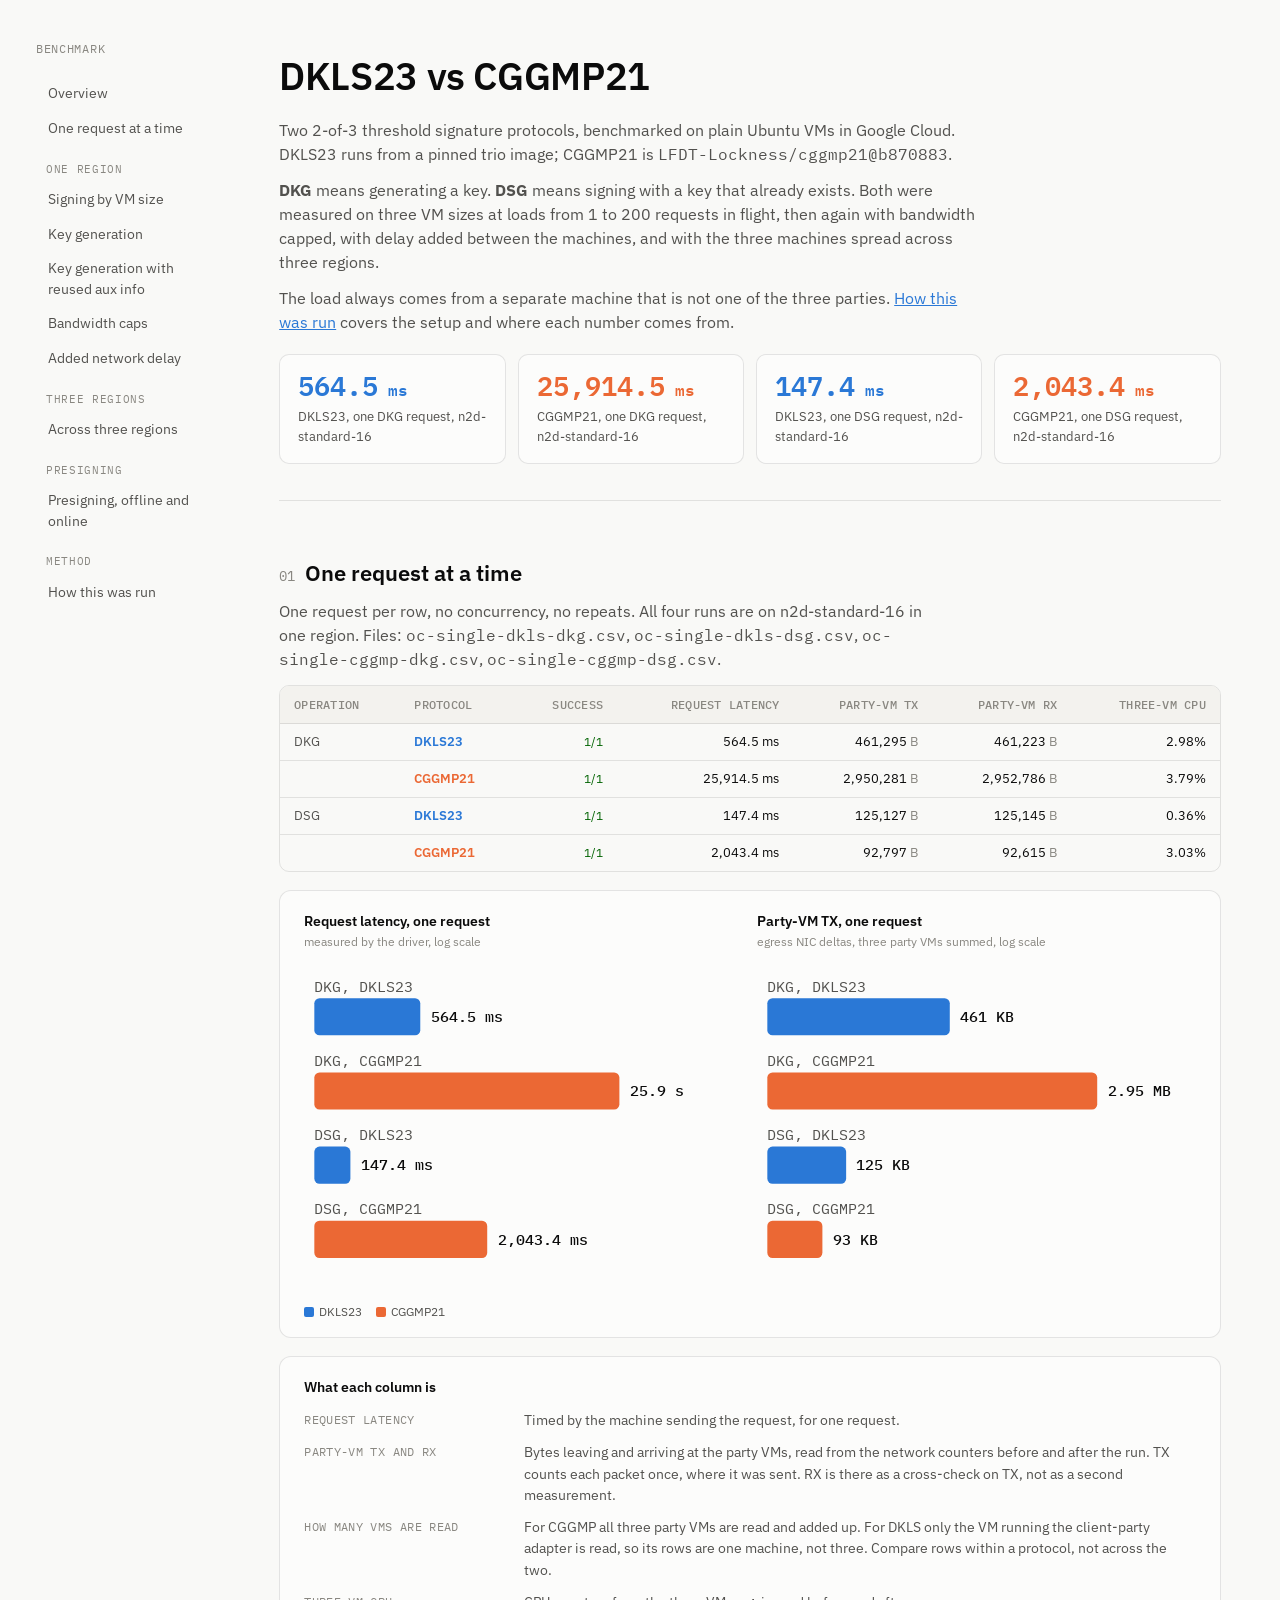
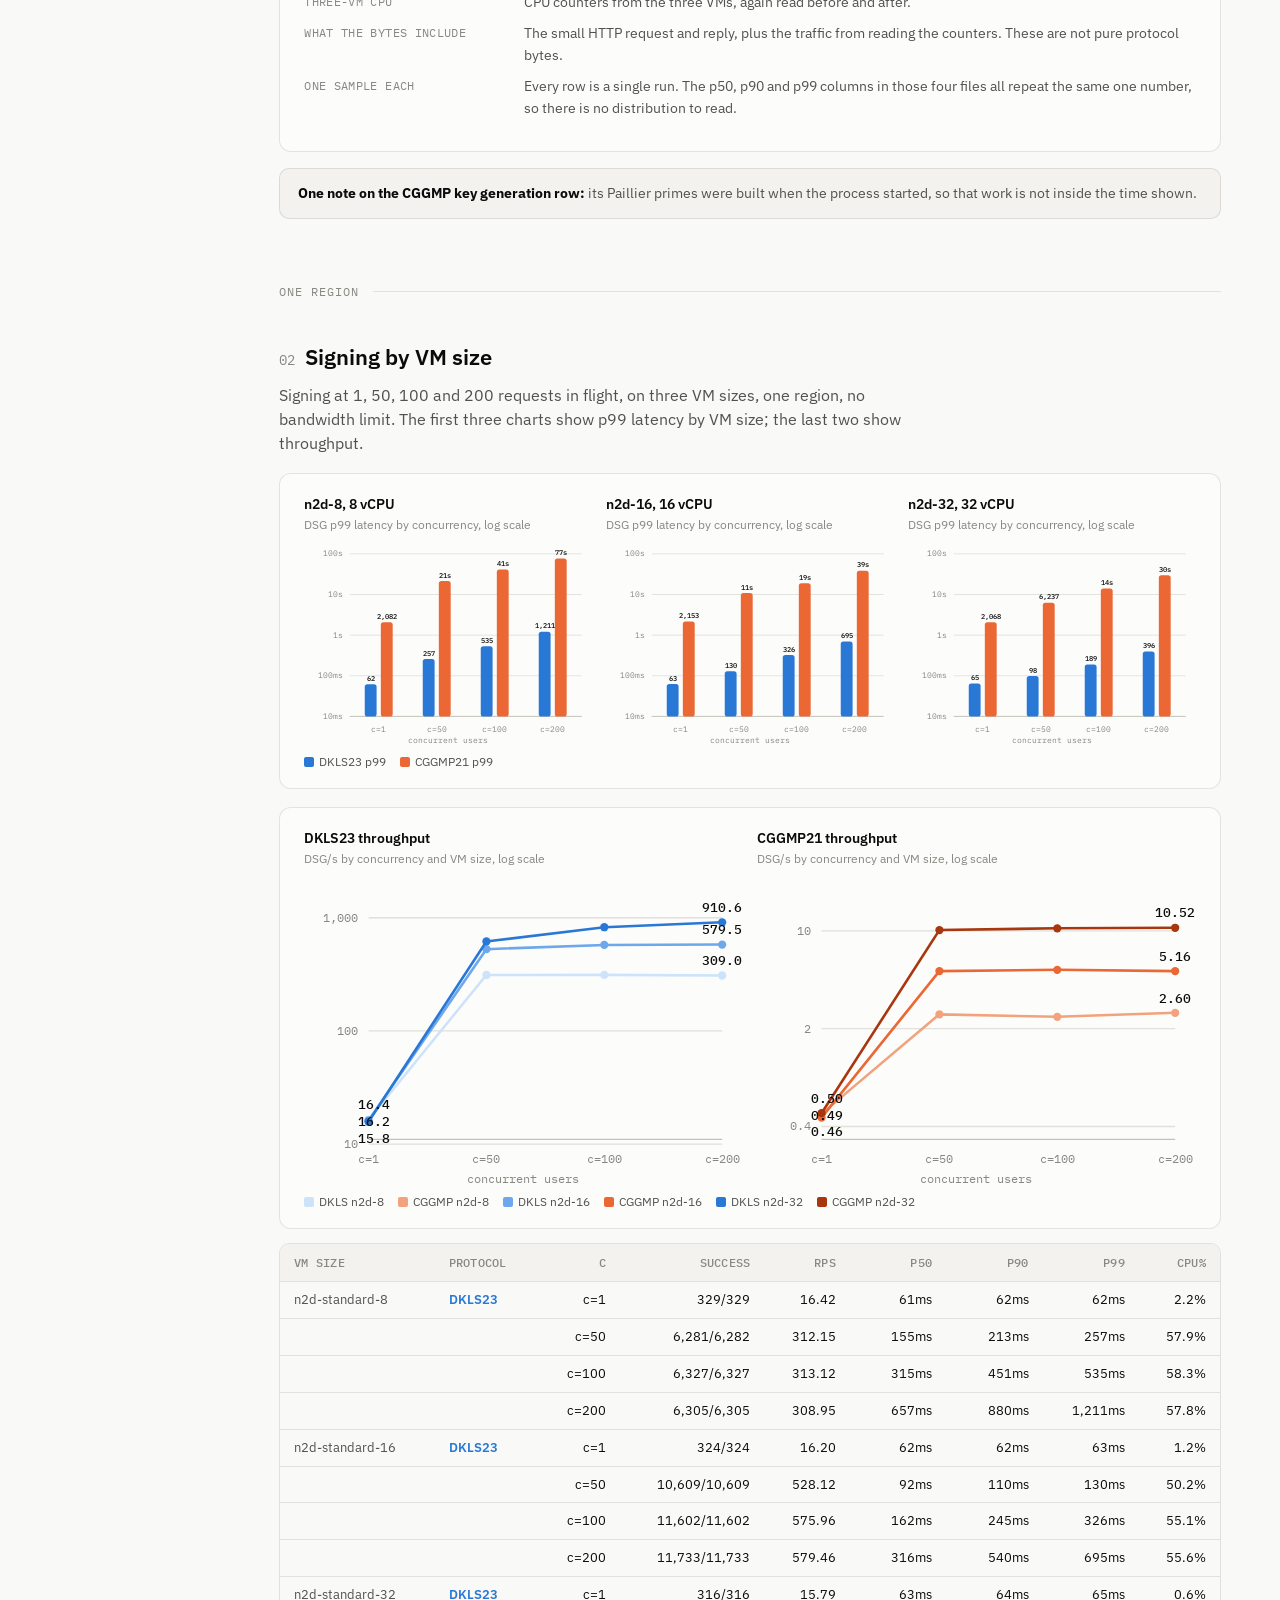
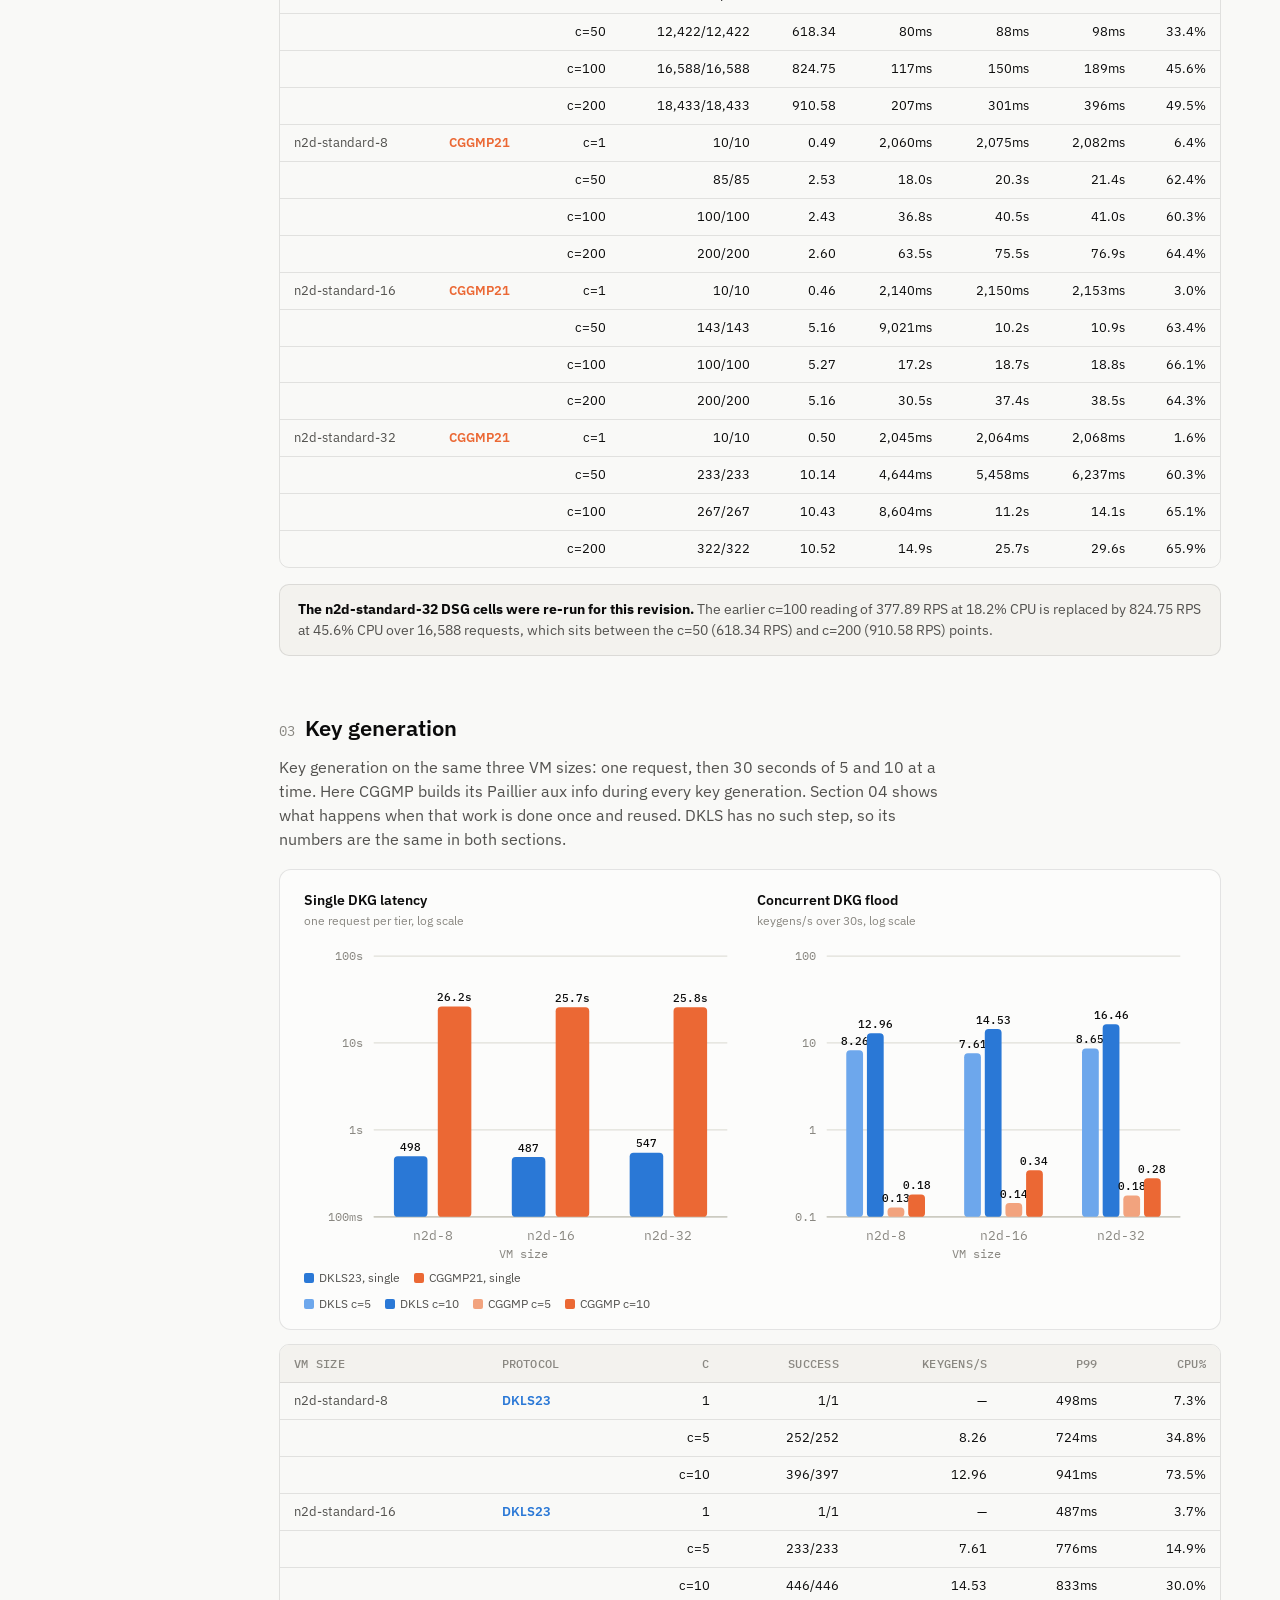
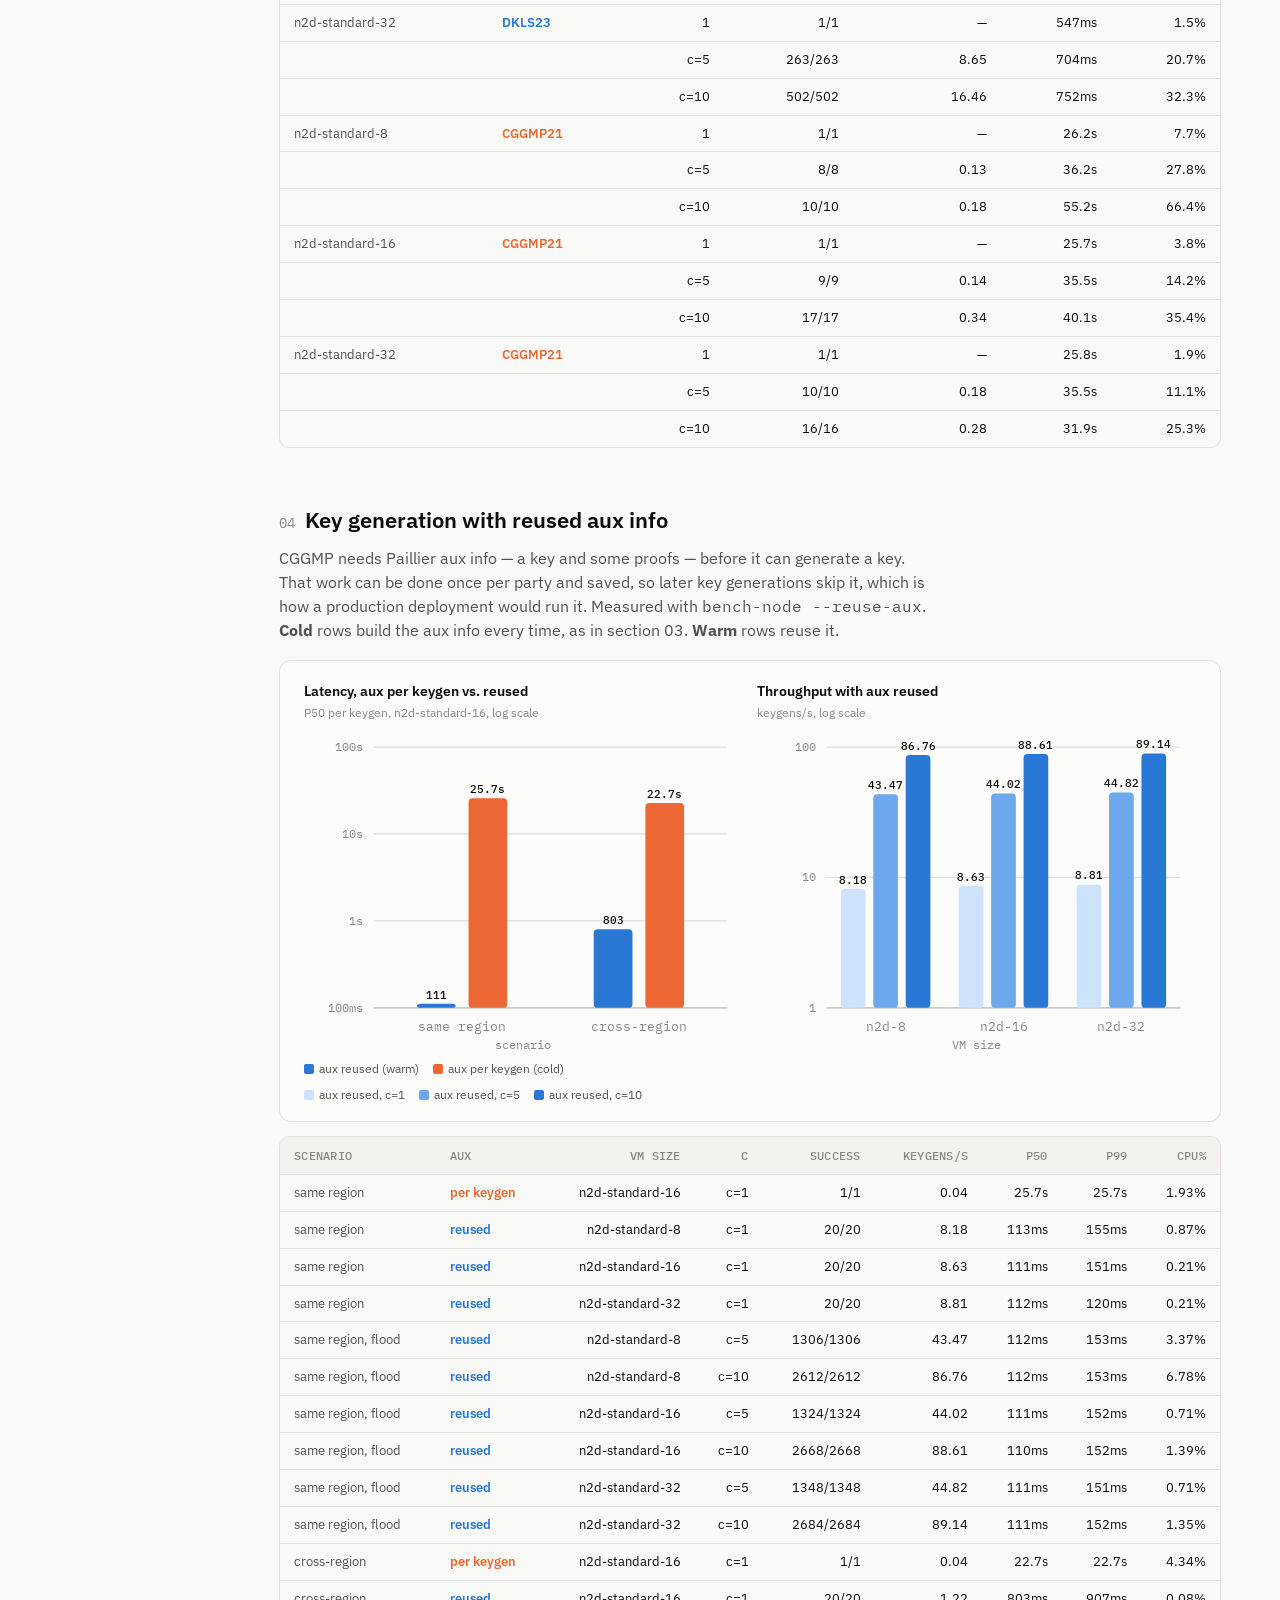
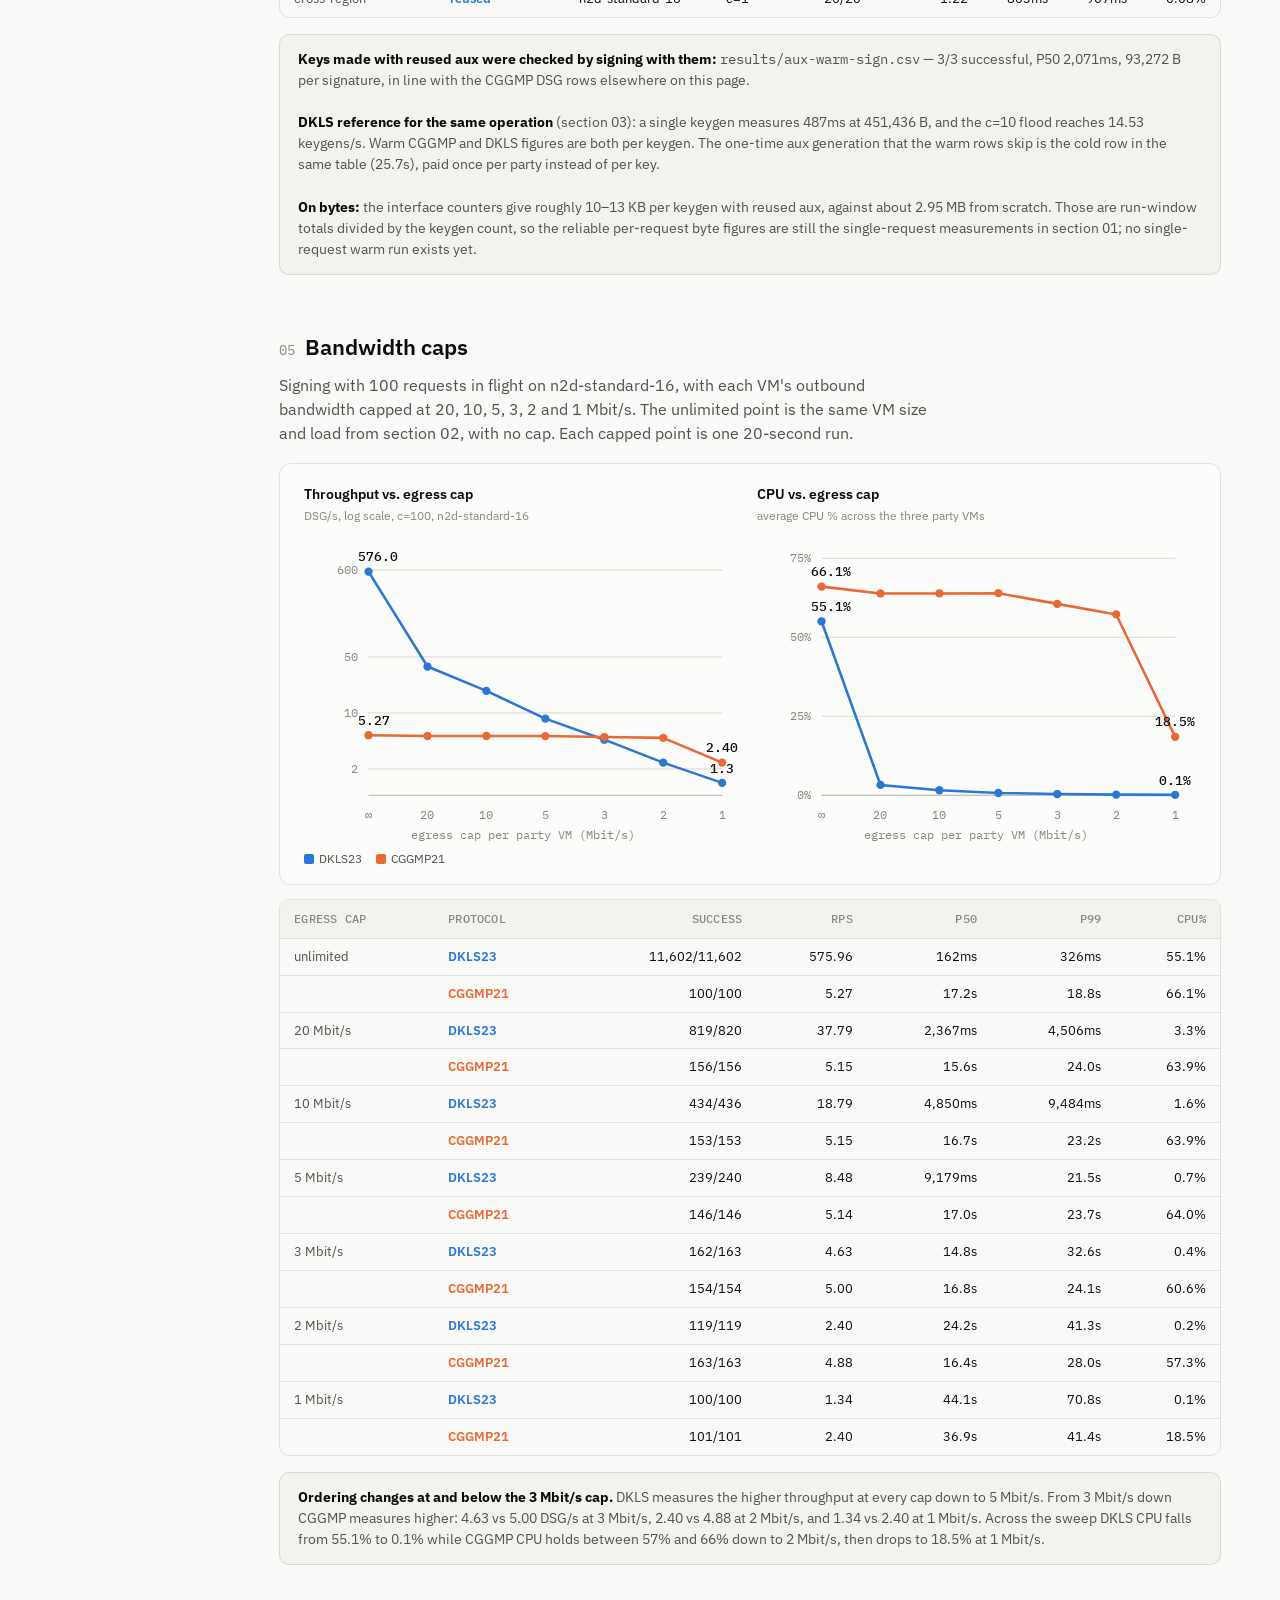
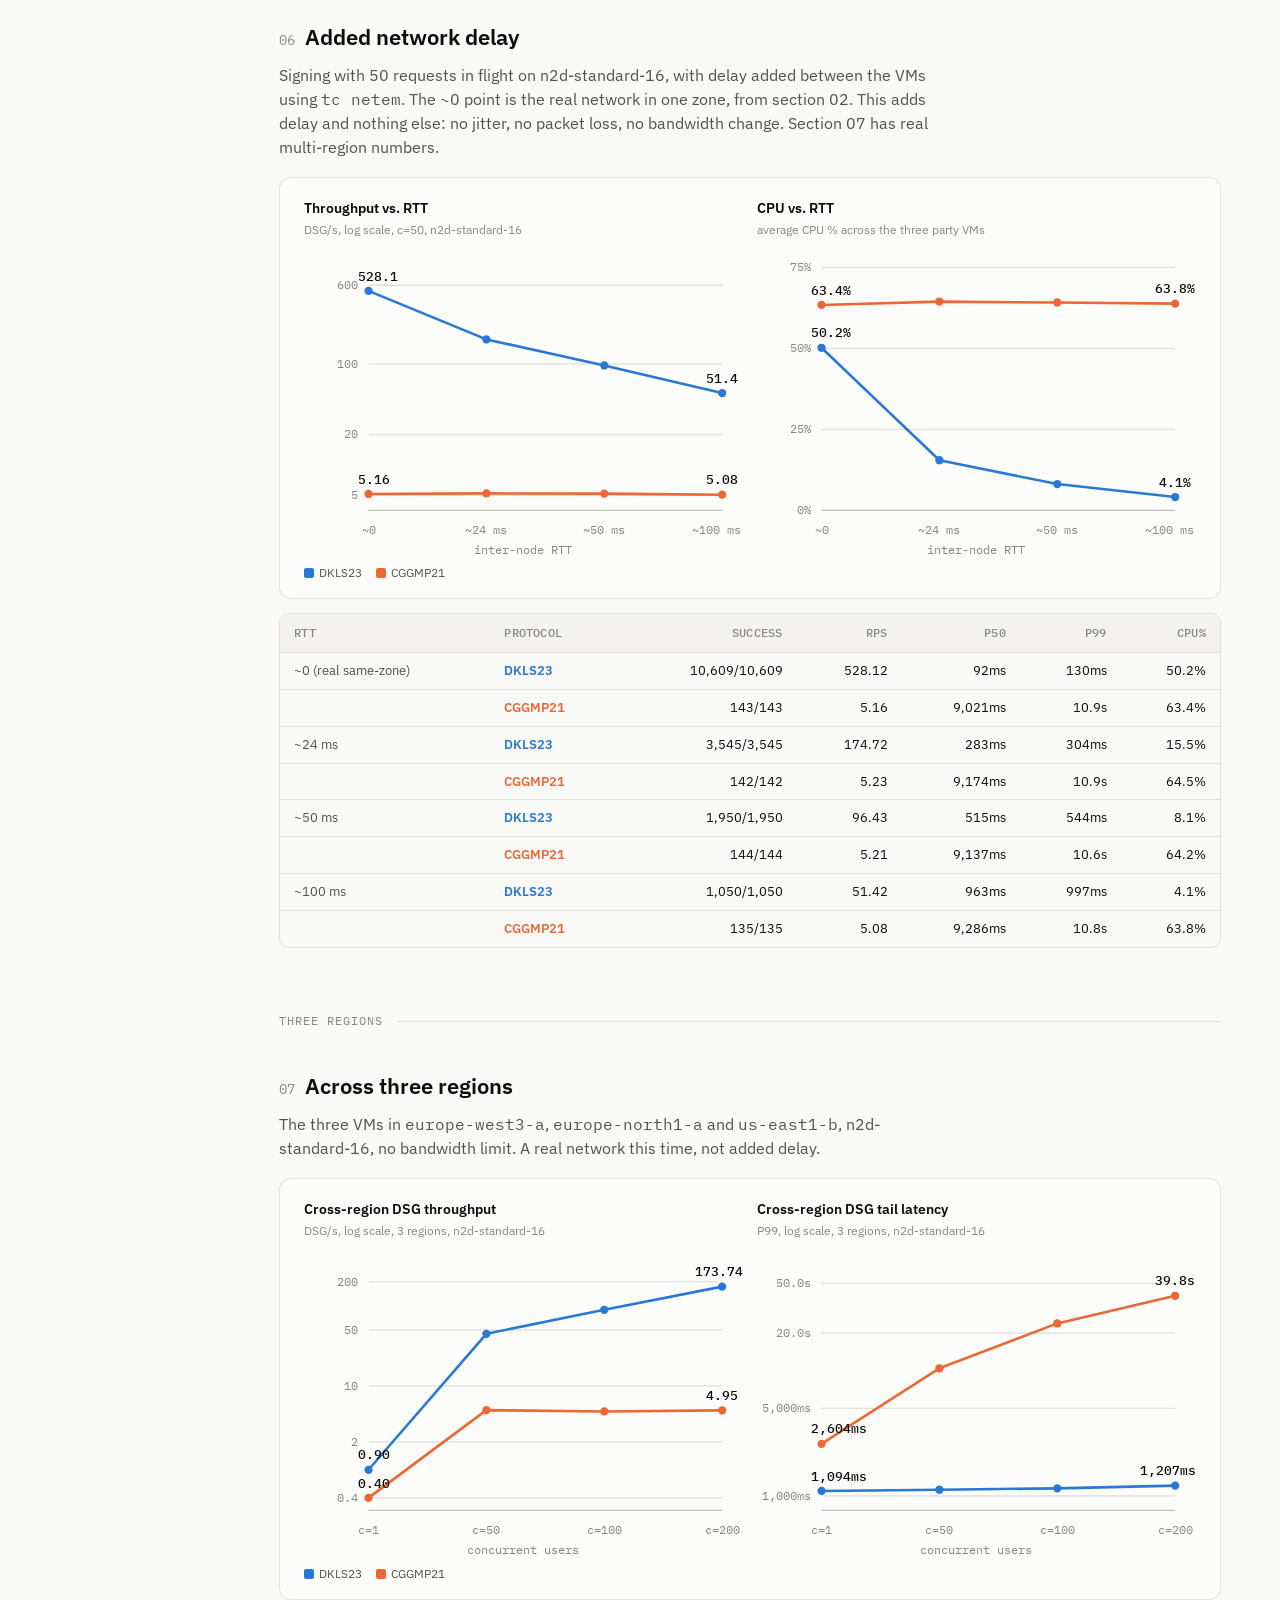
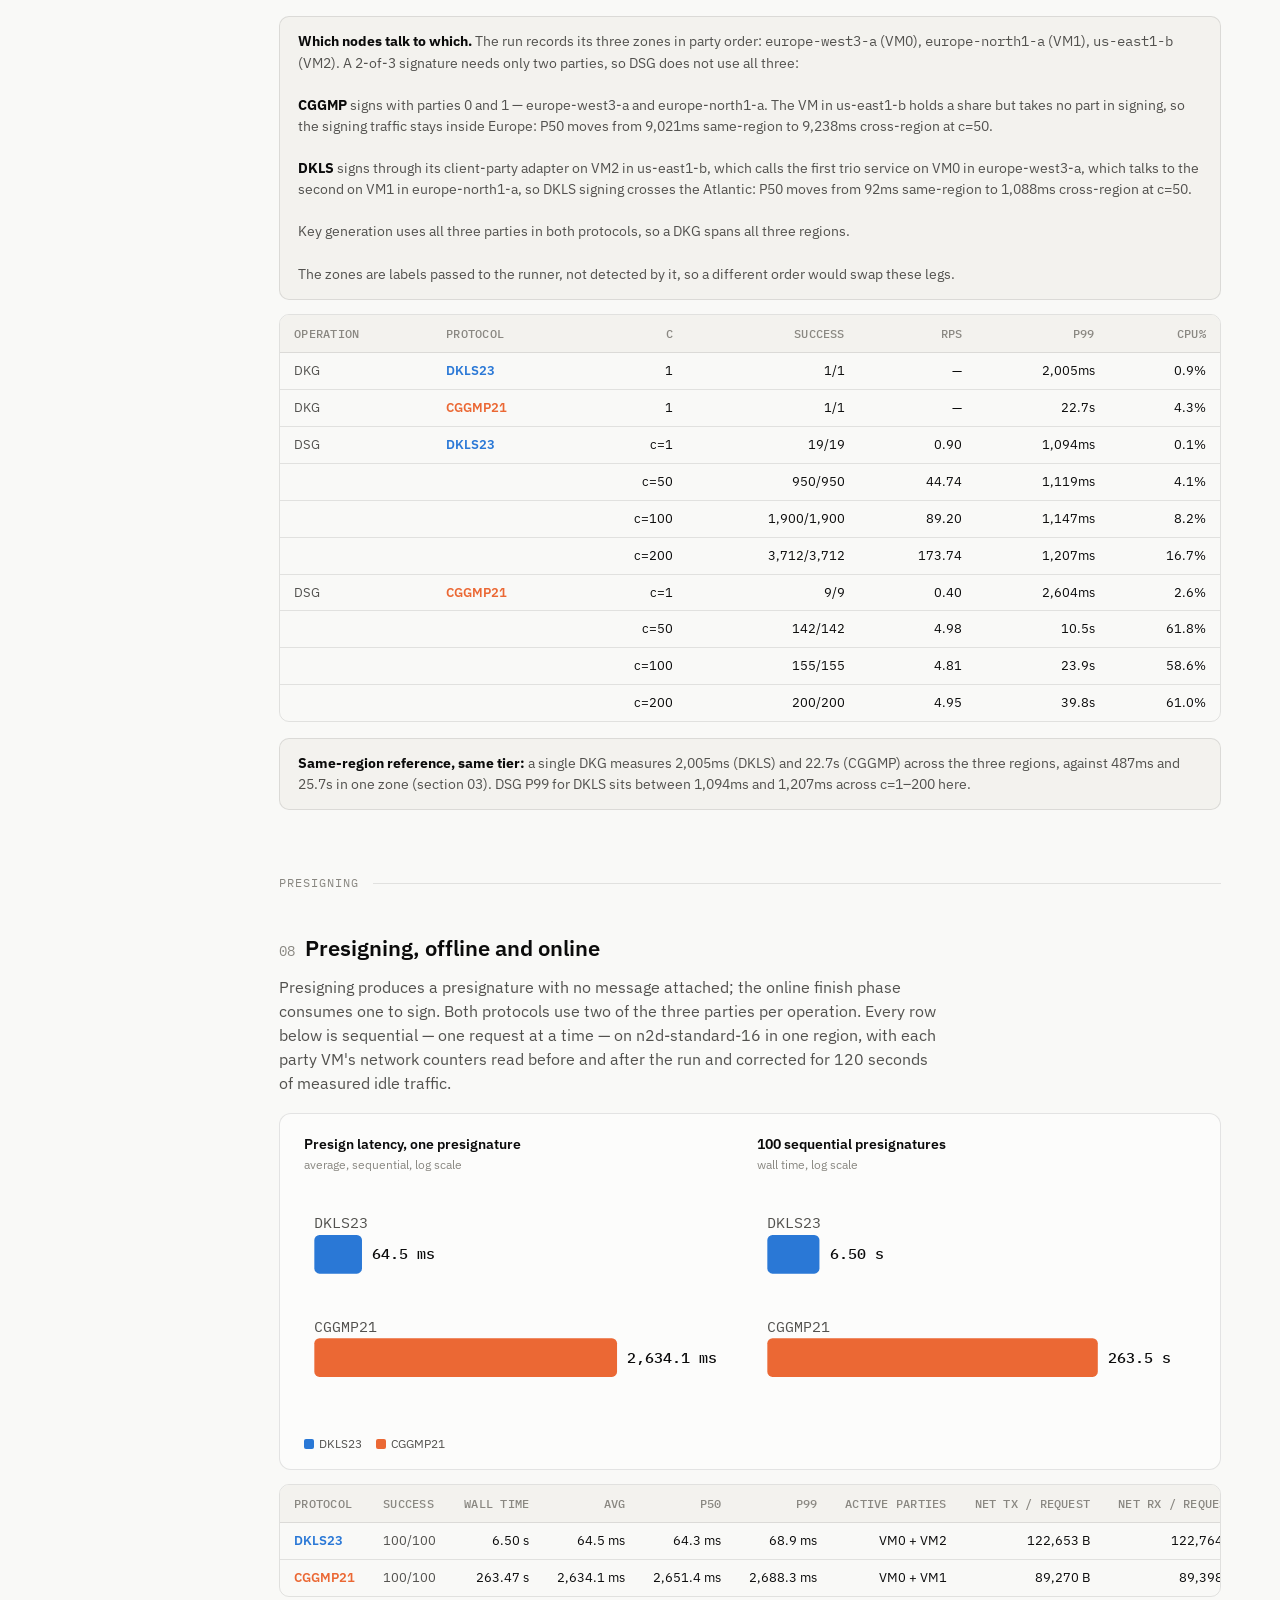
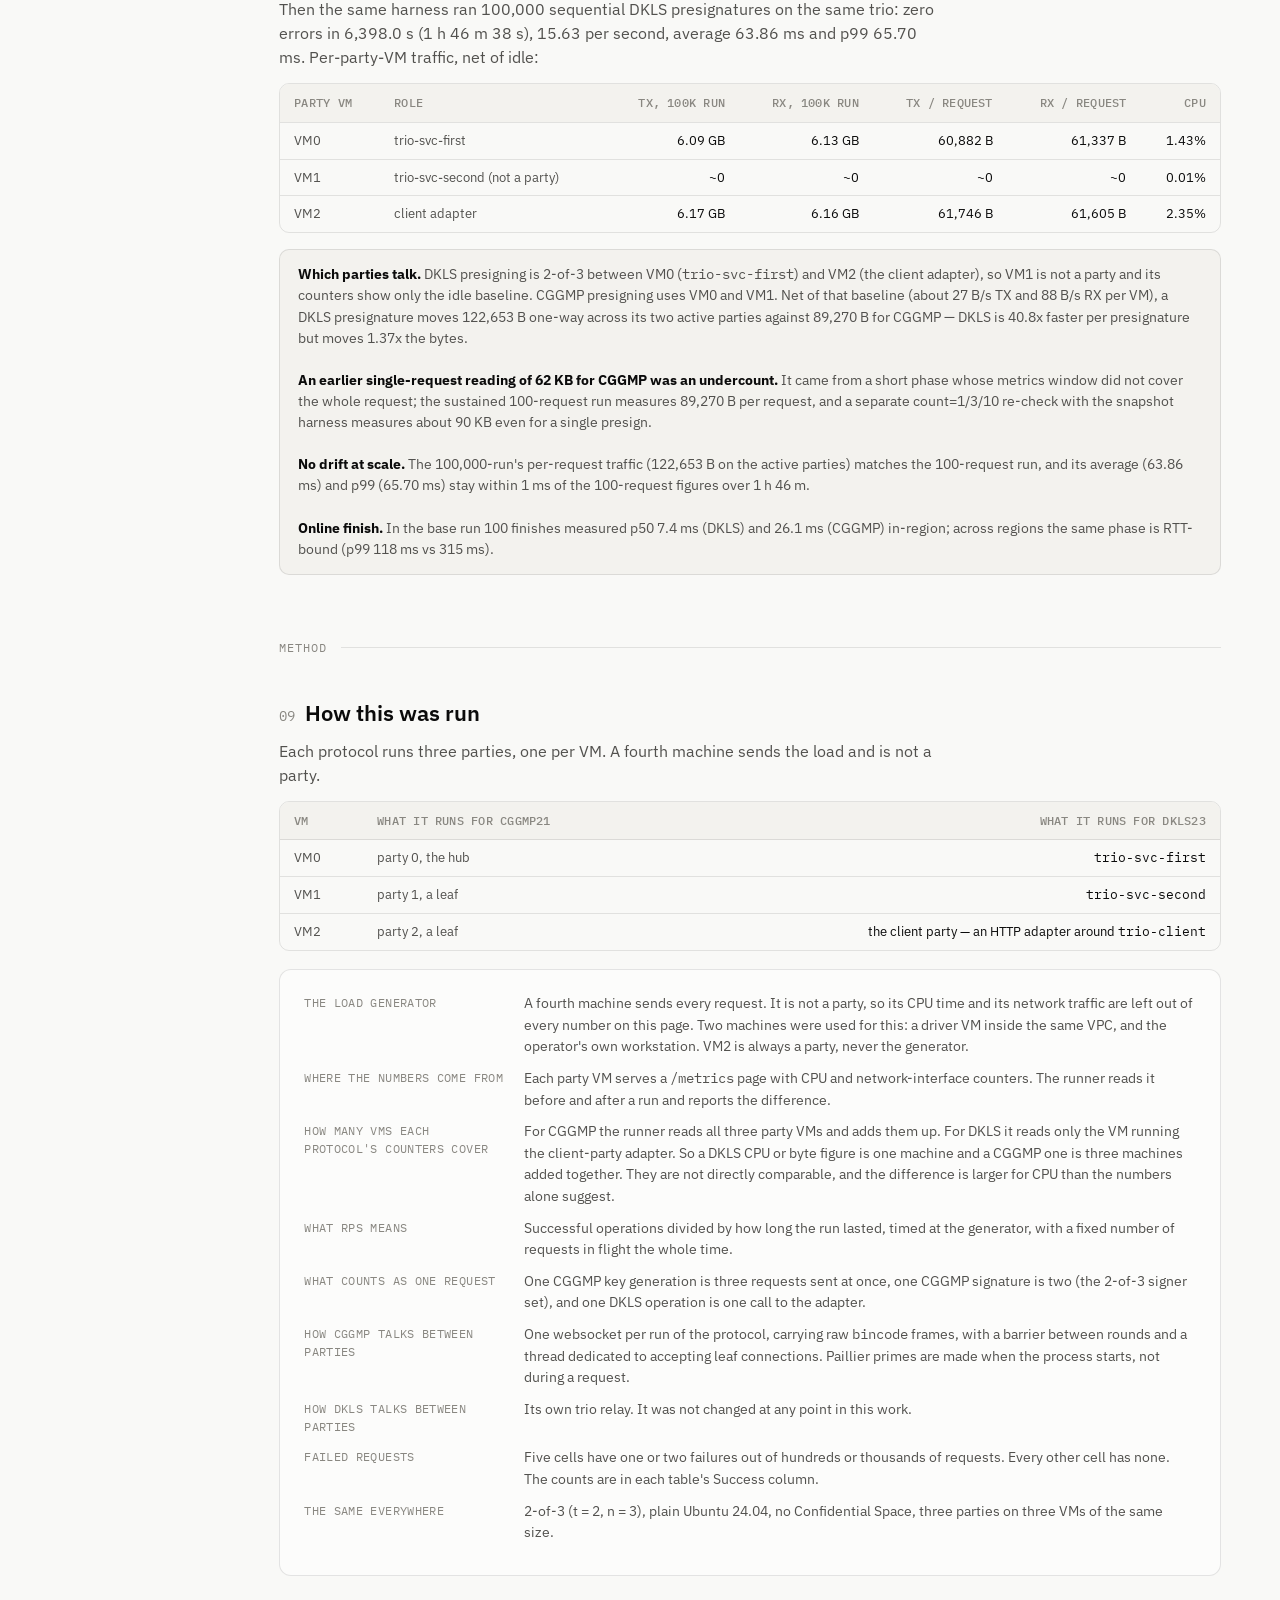
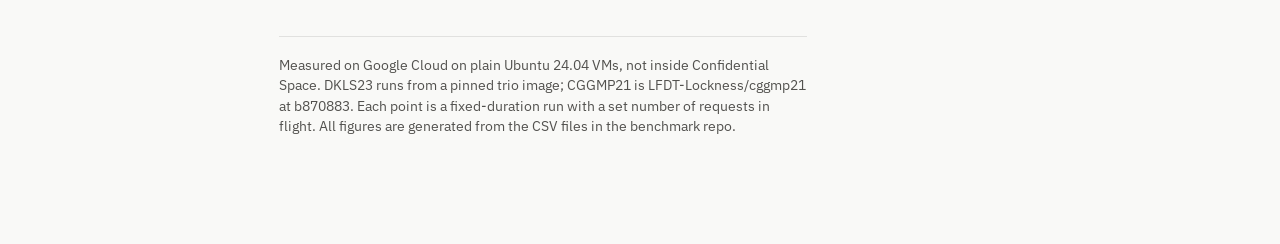
==== commit 9993f928: "Add measured presigning results: 100 vs 100 DKLS/CGGMP and 100k sustained DKLS New Presigning sectio" ====
--- a/index.html
+++ b/index.html
@@ -246,6 +246,8 @@
     <a href="#rtt">Added network delay</a>
     <div class="toc-group">Three regions</div>
     <a href="#cross-region">Across three regions</a>
+    <div class="toc-group">Presigning</div>
+    <a href="#presign">Presigning, offline and online</a>
     <div class="toc-group">Method</div>
     <a href="#setup">How this was run</a>
   </nav>
@@ -415,10 +417,37 @@
       <div class="callout" id="xr-callout"></div>
     </section>
 
+    <div class="group-divider"><span>Presigning</span></div>
+
+    <section id="presign">
+      <div class="section-head"><span class="section-num">08</span><h2>Presigning, offline and online</h2></div>
+      <p>Presigning produces a presignature with no message attached; the online finish phase consumes one to sign. Both protocols use two of the three parties per operation. Every row below is sequential — one request at a time — on n2d-standard-16 in one region, with each party VM's network counters read before and after the run and corrected for 120 seconds of measured idle traffic.</p>
+
+      <div class="panel">
+        <div class="panel-grid two" id="presign-charts"></div>
+        <div class="legend">
+          <span><span class="sw" style="background:var(--dkls)"></span>DKLS23</span>
+          <span><span class="sw" style="background:var(--cggmp)"></span>CGGMP21</span>
+        </div>
+      </div>
+
+      <div class="table-wrap">
+        <table id="presign-table"></table>
+      </div>
+
+      <p>Then the same harness ran 100,000 sequential DKLS presignatures on the same trio: zero errors in 6,398.0 s (1 h 46 m 38 s), 15.63 per second, average 63.86 ms and p99 65.70 ms. Per-party-VM traffic, net of idle:</p>
+
+      <div class="table-wrap">
+        <table id="presign-bulk-table"></table>
+      </div>
+
+      <div class="callout" id="presign-callout"></div>
+    </section>
+
     <div class="group-divider"><span>Method</span></div>
 
     <section id="setup">
-      <div class="section-head"><span class="section-num">08</span><h2>How this was run</h2></div>
+      <div class="section-head"><span class="section-num">09</span><h2>How this was run</h2></div>
       <p>Each protocol runs three parties, one per VM. A fourth machine sends the load and is not a party.</p>
 
       <div class="table-wrap">
@@ -1011,6 +1040,81 @@
     + `between ${fmtMs(Math.min(...D.xrDsg.dkls.map(r => r.p99)))} and `
     + `${fmtMs(Math.max(...D.xrDsg.dkls.map(r => r.p99)))} across c=1–200 here.`;
 
+  // ---------- 08 presigning ----------
+  const P = {
+    base: [
+      { proto: "dkls", succ: 100, req: 100, wall: 6.50, avg: 64.51, p50: 64.27, p99: 68.86,
+        parties: "VM0 + VM2", txreq: 122653, rxreq: 122764 },
+      { proto: "cggmp", succ: 100, req: 100, wall: 263.47, avg: 2634.12, p50: 2651.37, p99: 2688.26,
+        parties: "VM0 + VM1", txreq: 89270, rxreq: 89398 }
+    ],
+    bulk: {
+      wall: 6398.02, count: 100000, avg: 63.86, p50: 63.84, p99: 65.70, rps: 15.63,
+      nodes: [
+        { vm: "VM0", role: "trio-svc-first", tx: 6088201071, rx: 6133724986, txreq: 60882, rxreq: 61337, cpu: 1.43 },
+        { vm: "VM1", role: "trio-svc-second (not a party)", tx: 0, rx: 0, txreq: 0, rxreq: 0, cpu: 0.01 },
+        { vm: "VM2", role: "client adapter", tx: 6174610367, rx: 6160499794, txreq: 61746, rxreq: 61605, cpu: 2.35 }
+      ]
+    }
+  };
+  const fmtBig = b => (b >= 1e9 ? fmt(b / 1e9, 2) + " GB" : fmtB(b));
+  const presignHost = document.getElementById("presign-charts");
+  compareBars(panel(presignHost, "Presign latency, one presignature", "average, sequential, log scale"), {
+    height: 190,
+    items: P.base.map(r => ({
+      name: pname(r.proto), value: r.avg,
+      display: r.avg >= 10000 ? fmt(r.avg / 1000, 1) + " s" : fmt(r.avg, 1) + " ms",
+      color: r.proto === "dkls" ? CD : CC
+    })),
+    aria: "Average presignature latency by protocol"
+  });
+  compareBars(panel(presignHost, "100 sequential presignatures", "wall time, log scale"), {
+    height: 190,
+    items: P.base.map(r => ({
+      name: pname(r.proto), value: r.wall,
+      display: fmt(r.wall, r.wall < 10 ? 2 : 1) + " s",
+      color: r.proto === "dkls" ? CD : CC
+    })),
+    aria: "Wall time for 100 sequential presignatures by protocol"
+  });
+
+  tbl("presign-table",
+    ["Protocol", "Success", "Wall time", "Avg", "P50", "P99", "Active parties", "Net TX / request", "Net RX / request"],
+    P.base.map((r, i) => ({
+      grp: i === 0,
+      cells: [`<span class="${ptag(r.proto)}">${pname(r.proto)}</span>`, `${r.succ}/${r.req}`,
+        fmt(r.wall, 2) + " s", fmt(r.avg, 1) + " ms", fmt(r.p50, 1) + " ms", fmt(r.p99, 1) + " ms",
+        r.parties, fmt(r.txreq, 0) + " B", fmt(r.rxreq, 0) + " B"]
+    })));
+
+  tbl("presign-bulk-table",
+    ["Party VM", "Role", "TX, 100k run", "RX, 100k run", "TX / request", "RX / request", "CPU"],
+    P.bulk.nodes.map((n, i) => ({
+      grp: i === 0,
+      cells: [n.vm, n.role,
+        n.tx ? fmtBig(n.tx) : "~0", n.rx ? fmtBig(n.rx) : "~0",
+        n.txreq ? fmt(n.txreq, 0) + " B" : "~0", n.rxreq ? fmt(n.rxreq, 0) + " B" : "~0",
+        fmt(n.cpu, 2) + "%"]
+    })));
+
+  const pb = P.bulk, pdk = P.base[0], pcg = P.base[1];
+  document.getElementById("presign-callout").innerHTML =
+    `<strong>Which parties talk.</strong> DKLS presigning is 2-of-3 between VM0 (<span class="mono">trio-svc-first</span>) `
+    + `and VM2 (the client adapter), so VM1 is not a party and its counters show only the idle baseline. `
+    + `CGGMP presigning uses VM0 and VM1. Net of that baseline (about 27 B/s TX and 88 B/s RX per VM), a DKLS `
+    + `presignature moves ${fmt(pdk.txreq, 0)} B one-way across its two active parties against `
+    + `${fmt(pcg.txreq, 0)} B for CGGMP — DKLS is ${fmt(pcg.avg / pdk.avg, 1)}x faster per presignature `
+    + `but moves ${fmt(pdk.txreq / pcg.txreq, 2)}x the bytes.<br><br>`
+    + `<strong>An earlier single-request reading of 62 KB for CGGMP was an undercount.</strong> It came from a short `
+    + `phase whose metrics window did not cover the whole request; the sustained 100-request run measures `
+    + `${fmt(pcg.txreq, 0)} B per request, and a separate count=1/3/10 re-check with the snapshot harness measures `
+    + `about 90 KB even for a single presign.<br><br>`
+    + `<strong>No drift at scale.</strong> The 100,000-run's per-request traffic (${fmt(pdk.txreq, 0)} B on `
+    + `the active parties) matches the 100-request run, and its average (${fmt(pb.avg, 2)} ms) and p99 `
+    + `(${fmt(pb.p99, 2)} ms) stay within 1 ms of the 100-request figures over 1 h 46 m.<br><br>`
+    + `<strong>Online finish.</strong> In the base run 100 finishes measured p50 7.4 ms (DKLS) and 26.1 ms (CGGMP) `
+    + `in-region; across regions the same phase is RTT-bound (p99 118 ms vs 315 ms).`;
+
 })();
 </script>
 </body>
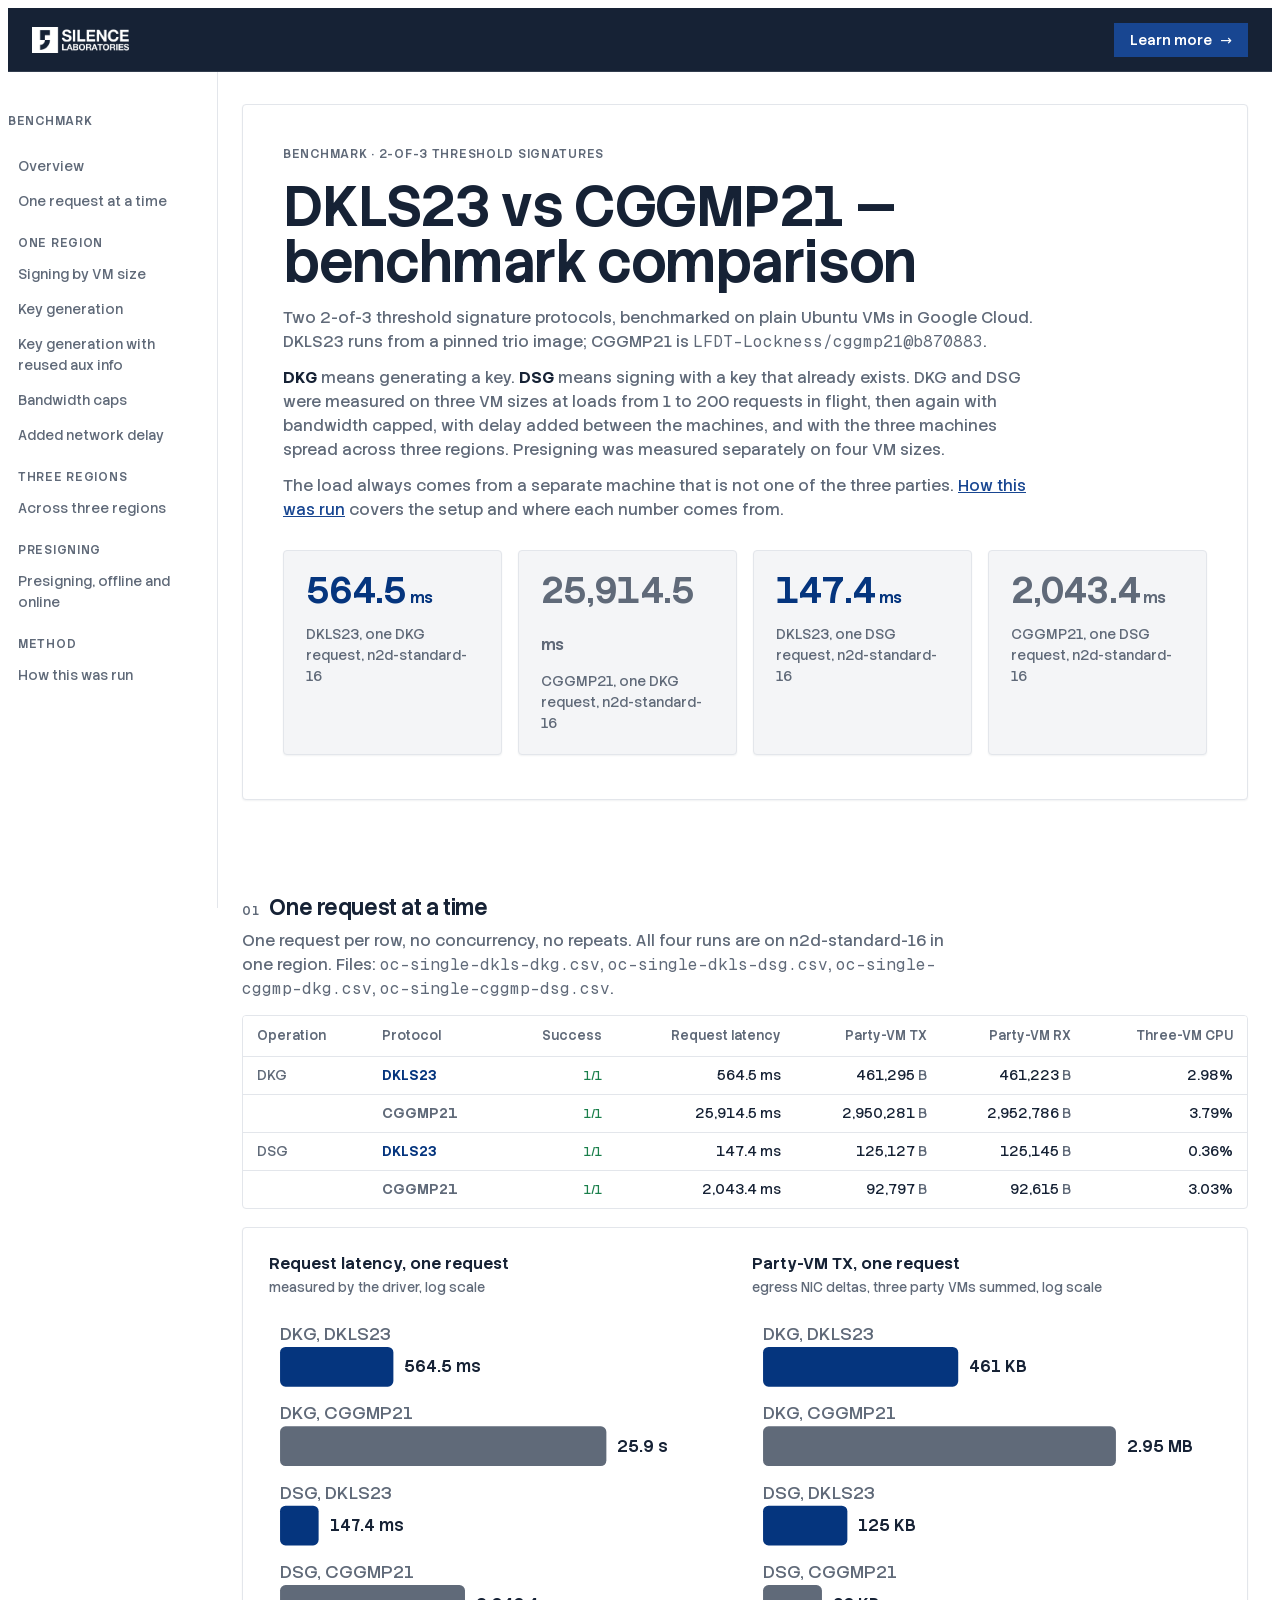
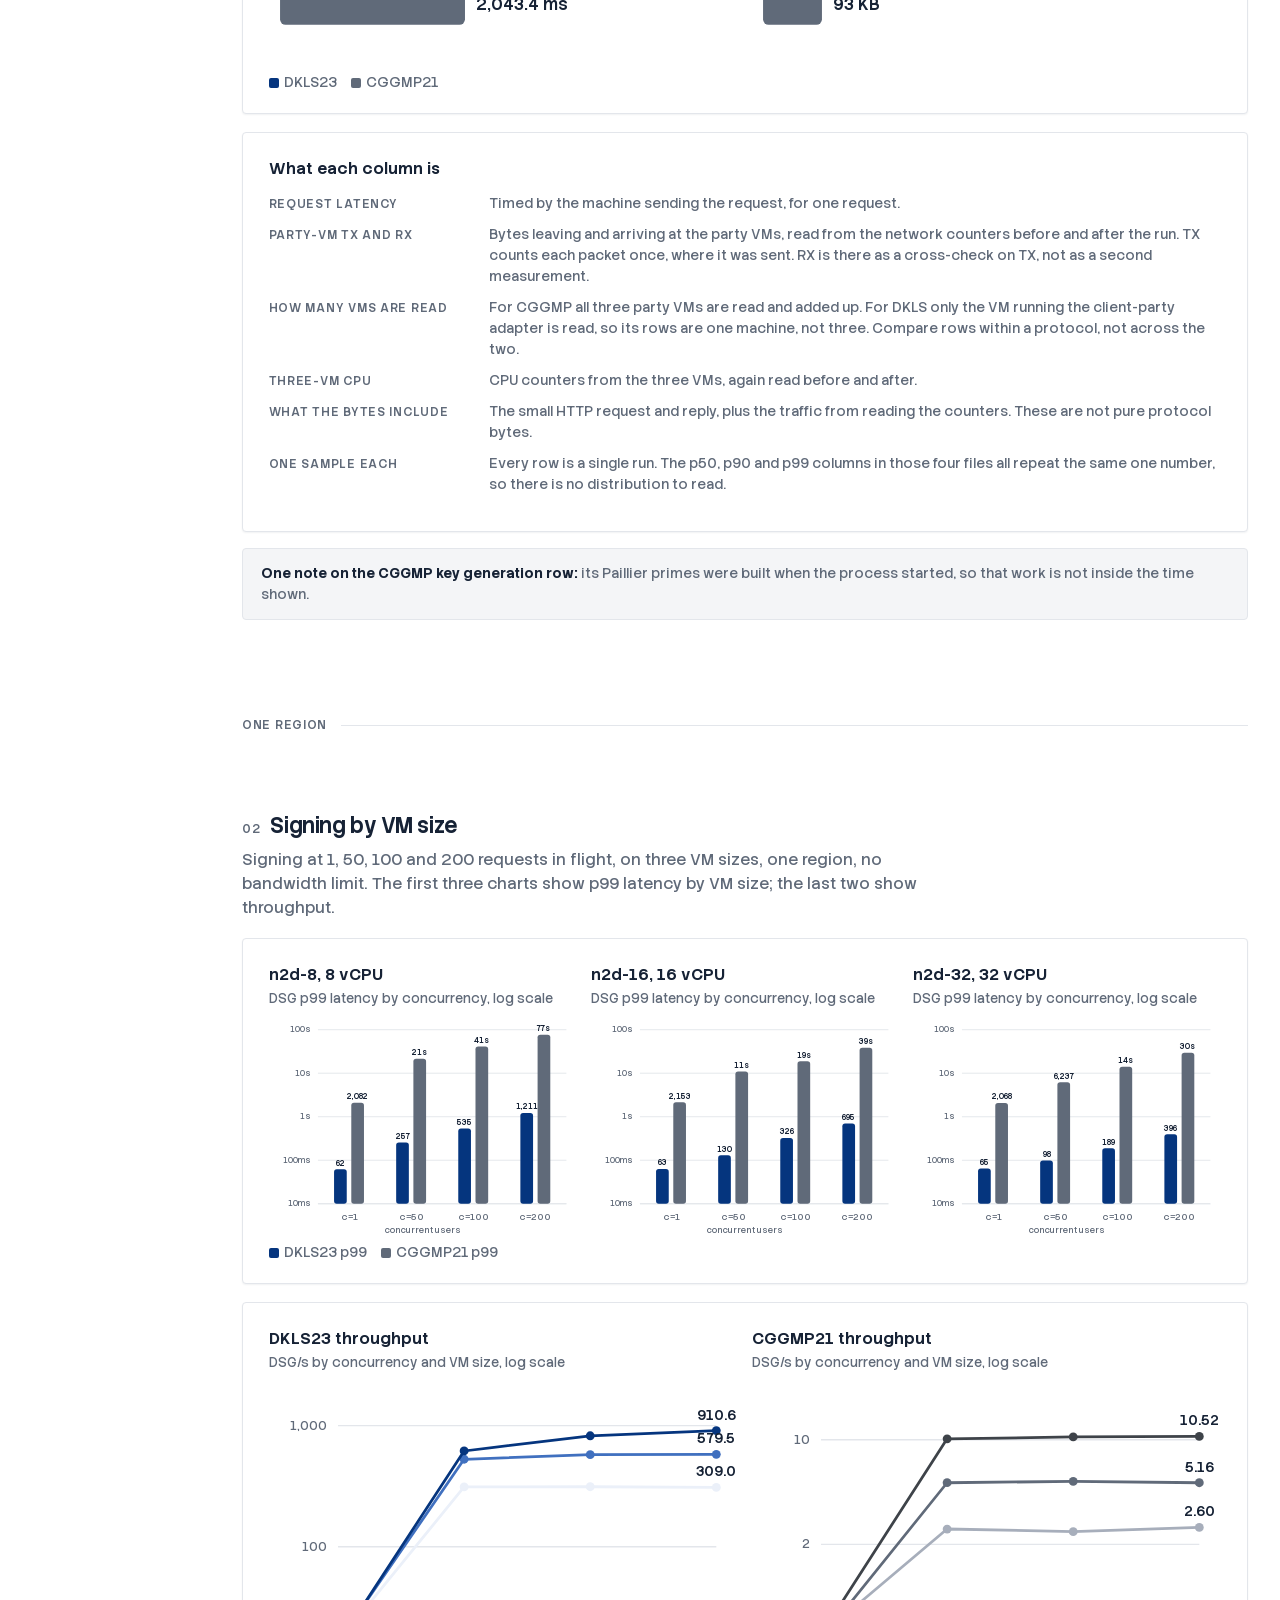
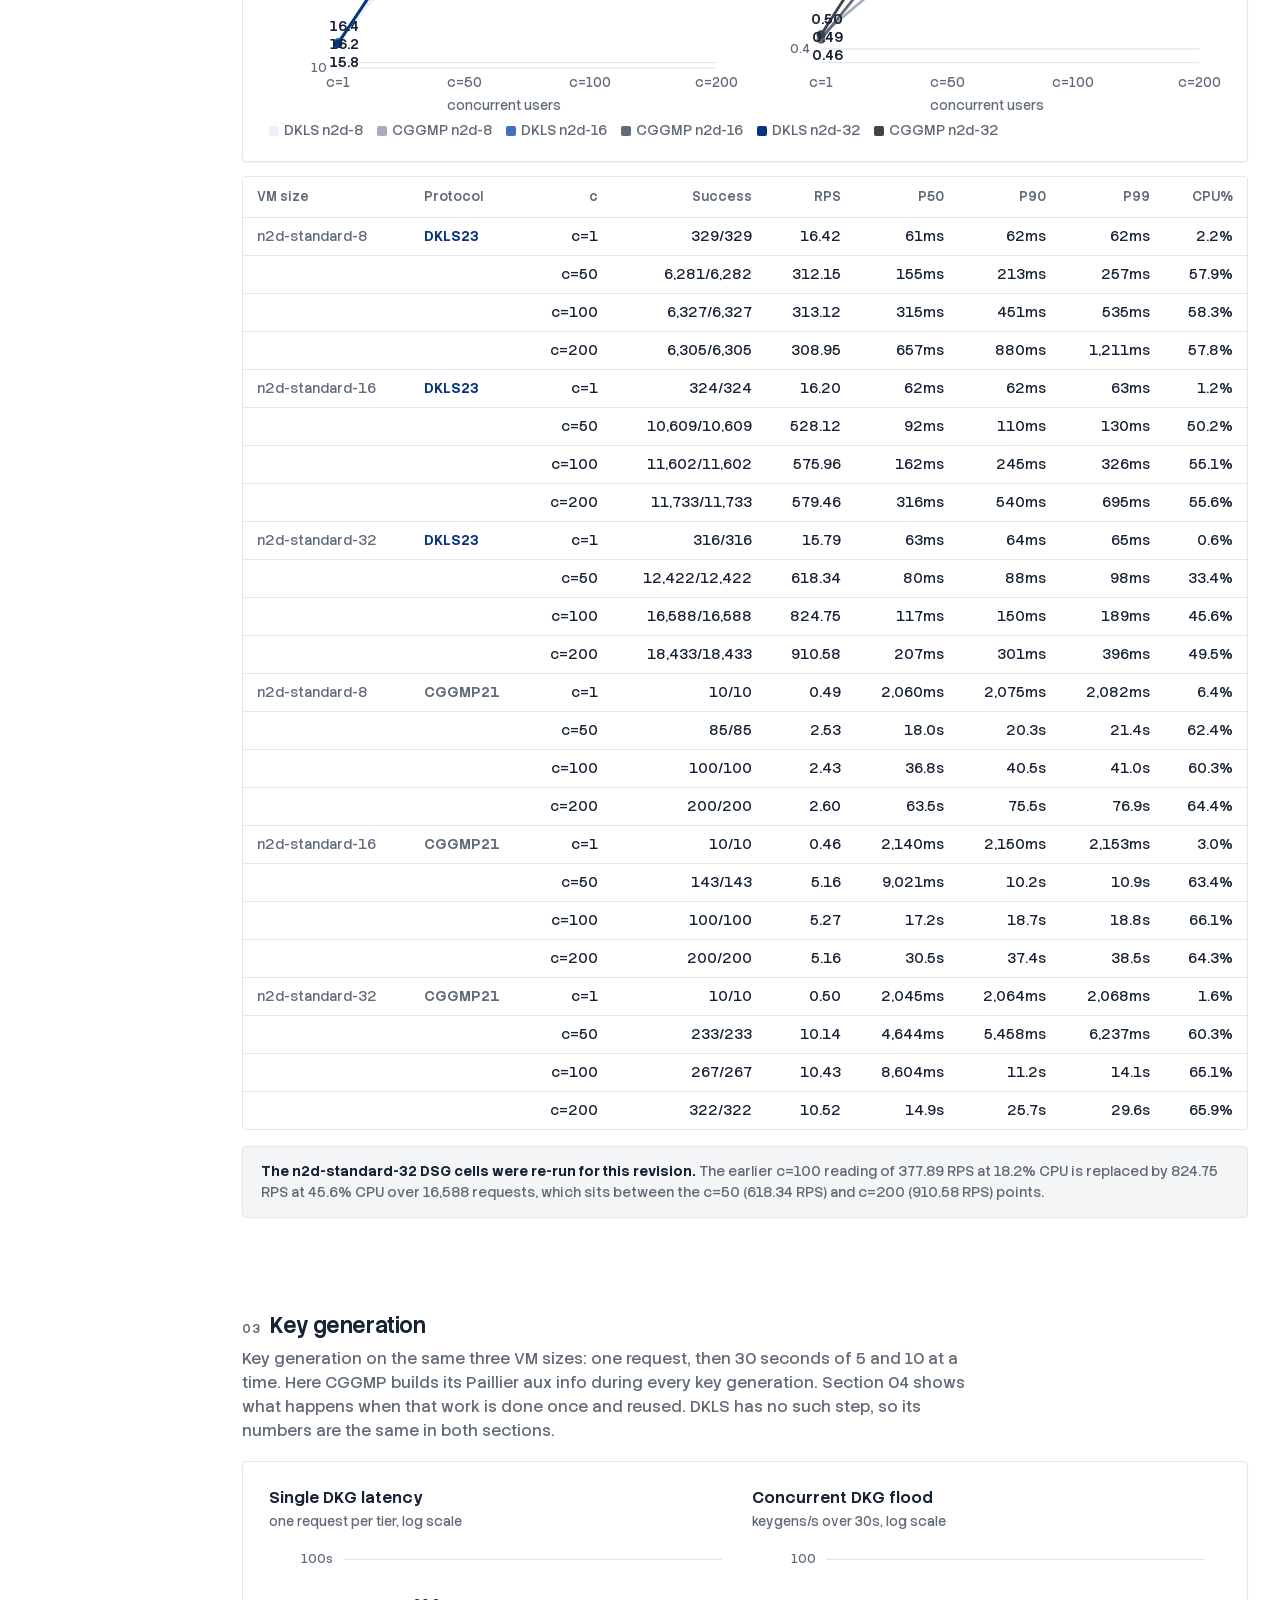
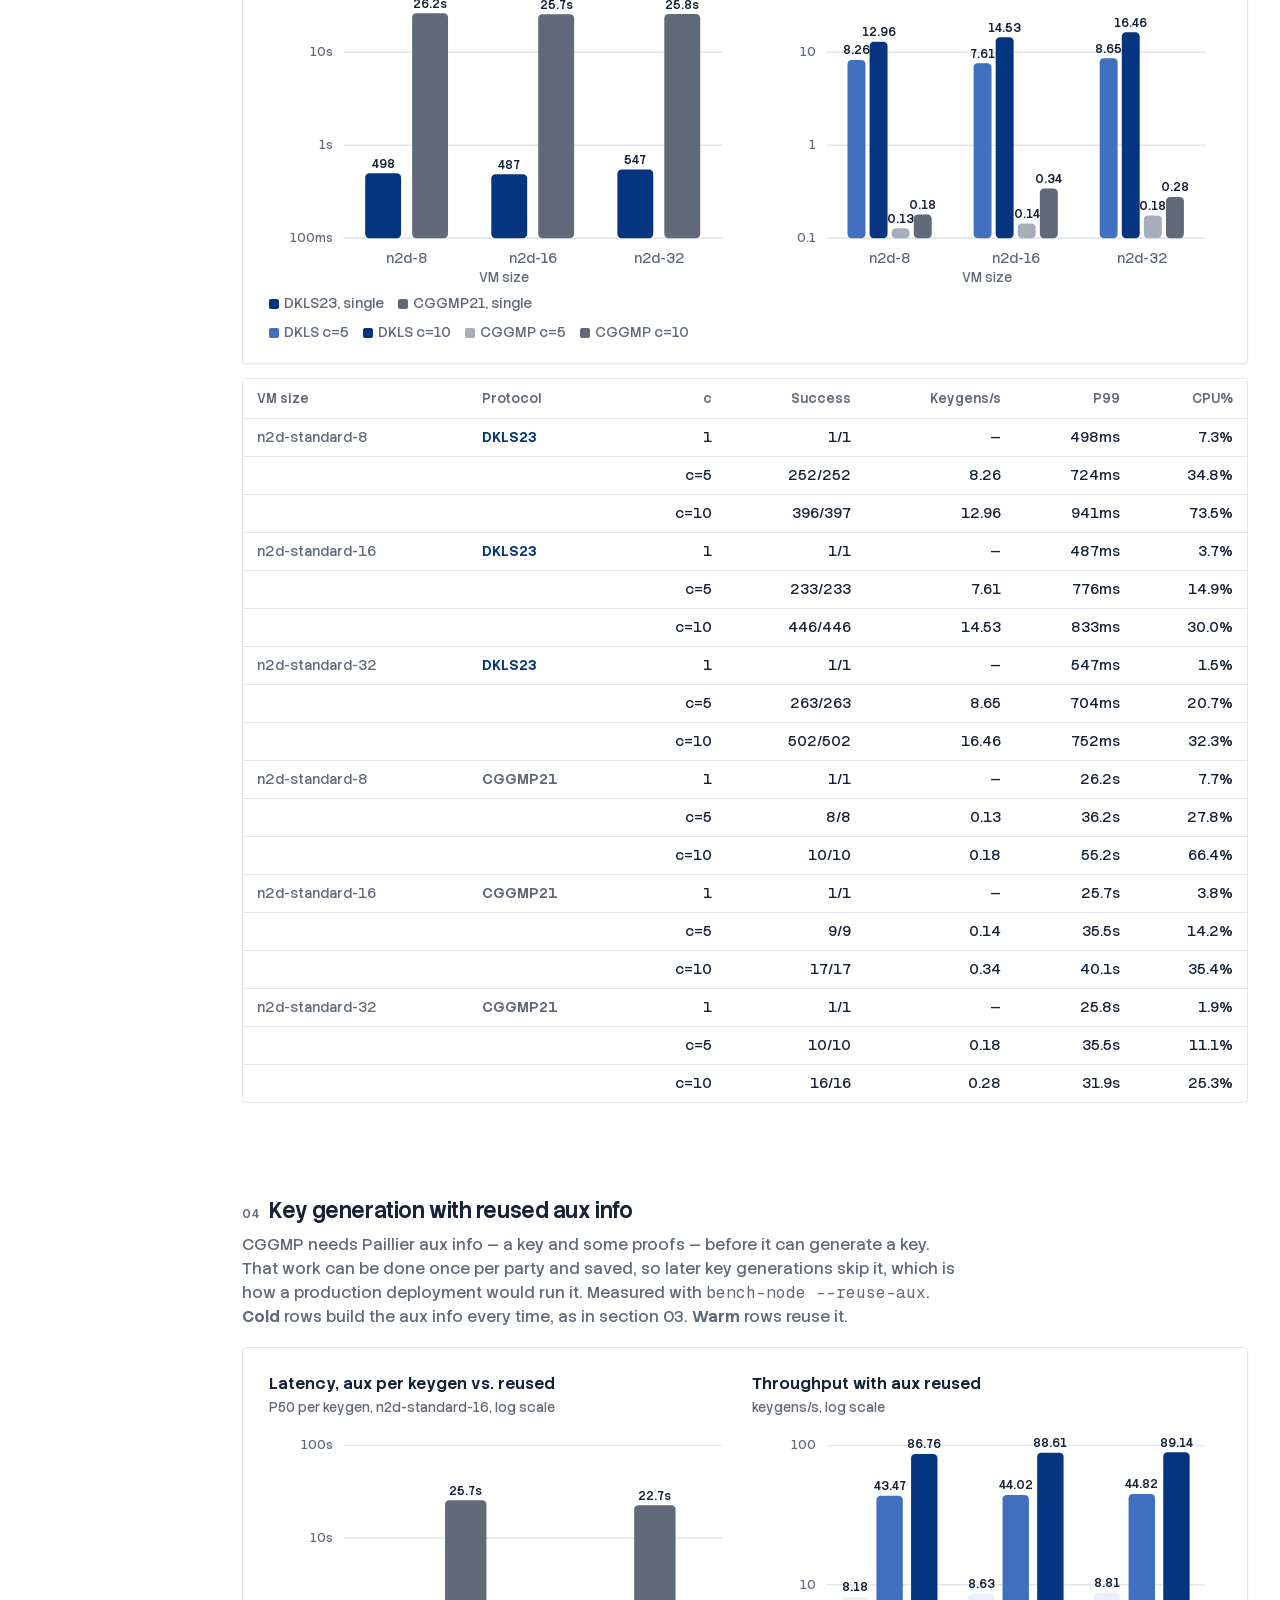
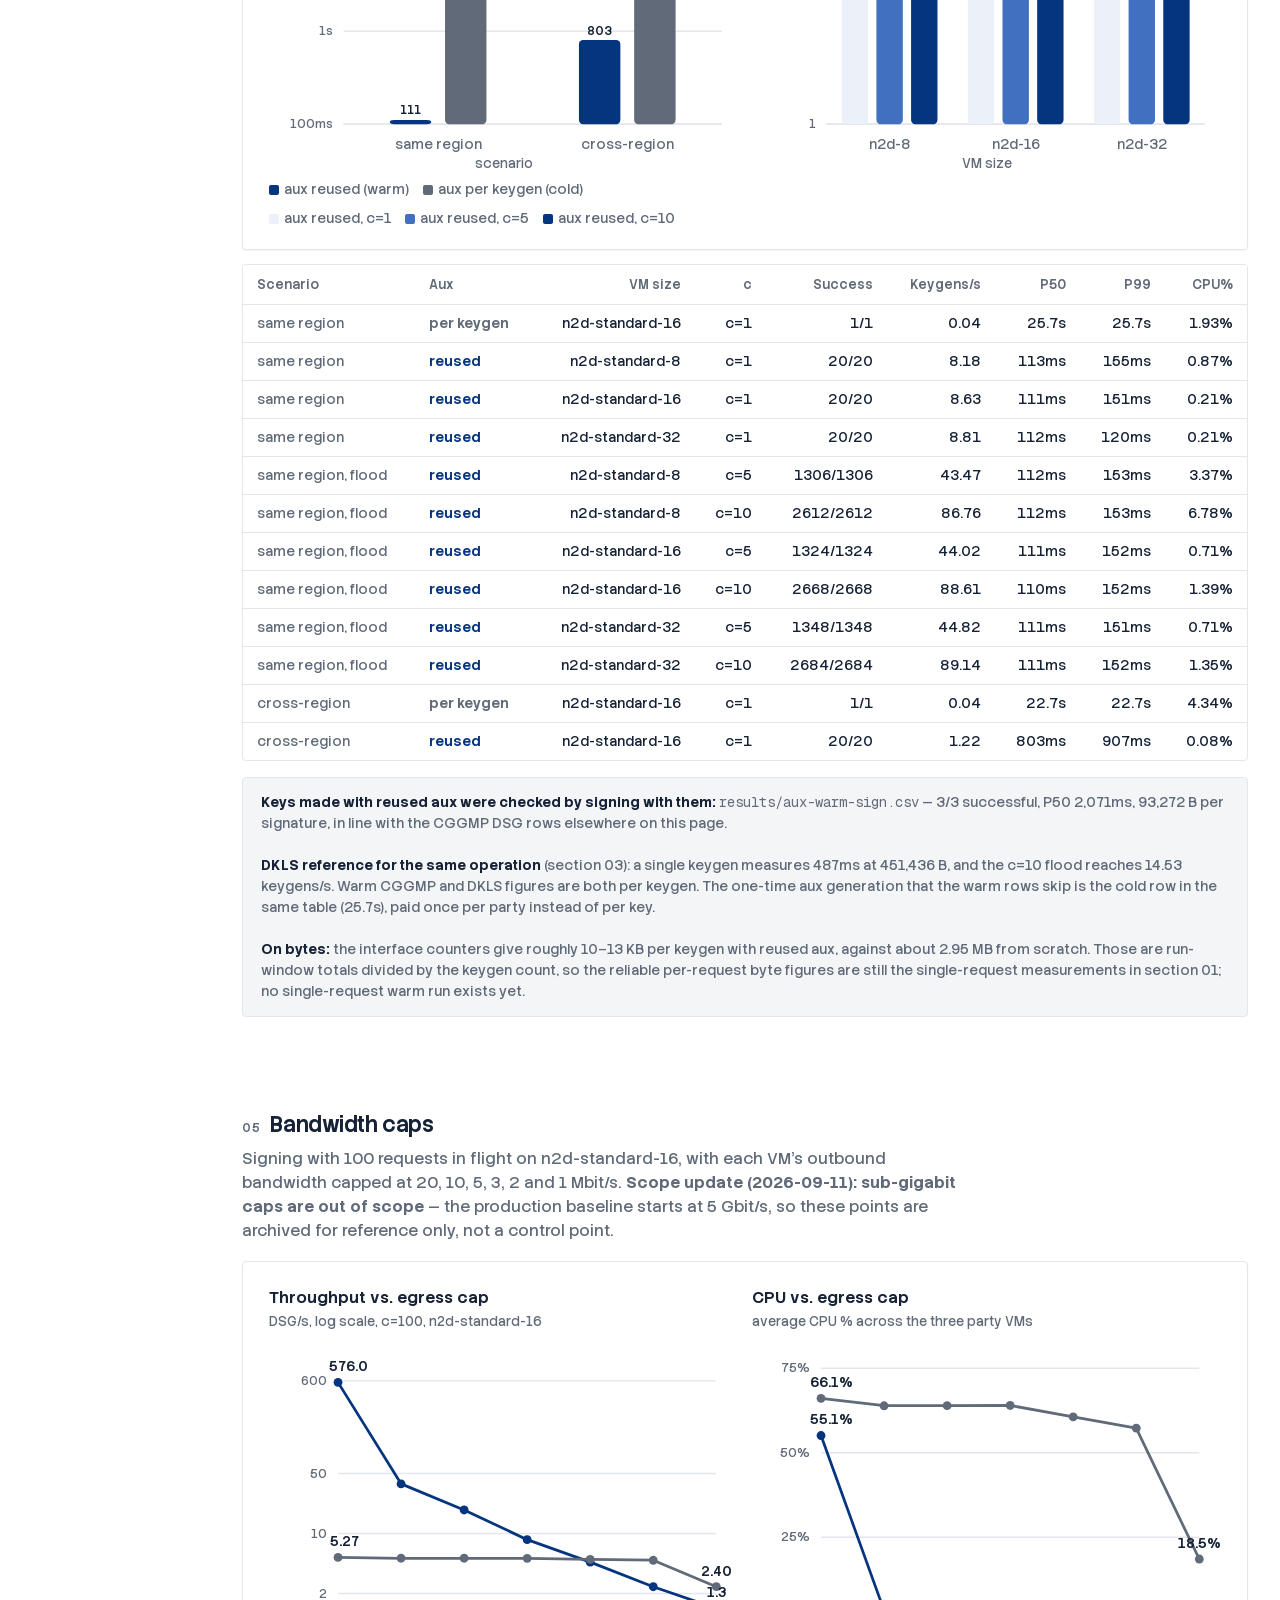
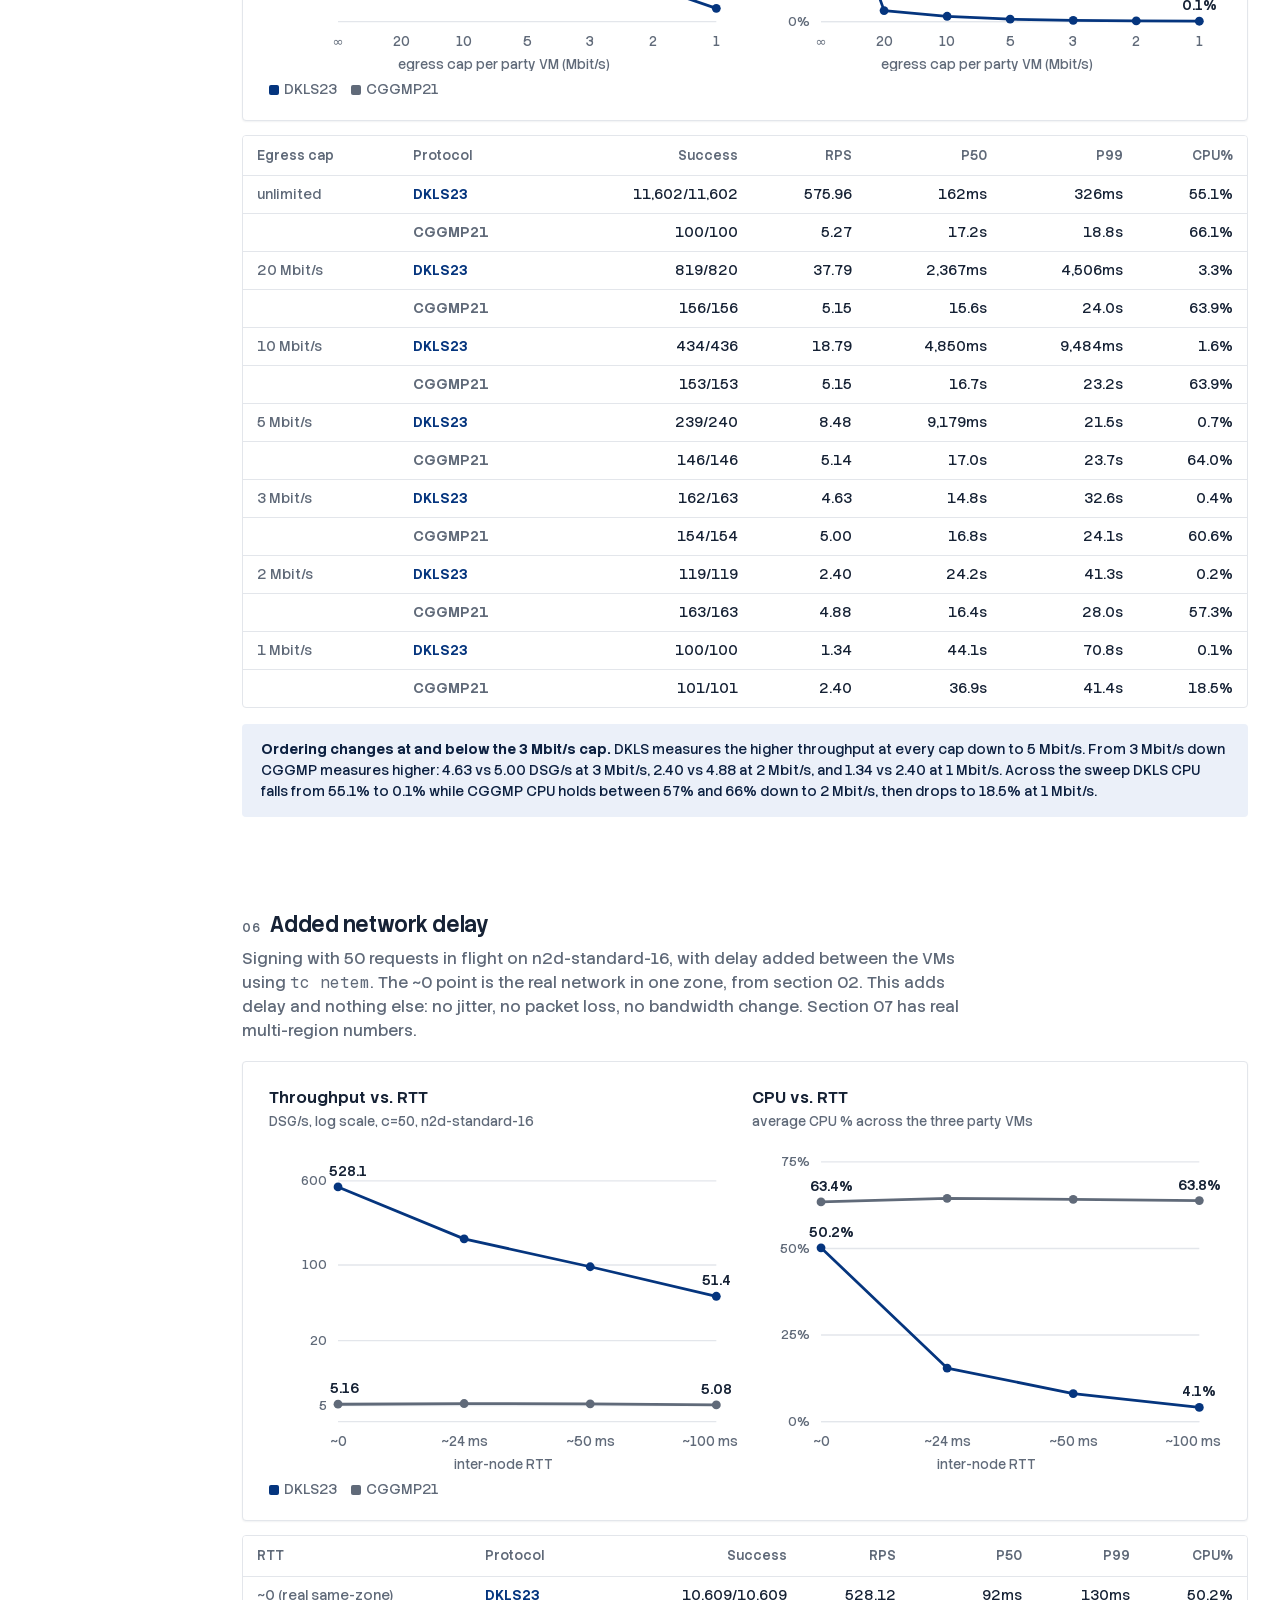
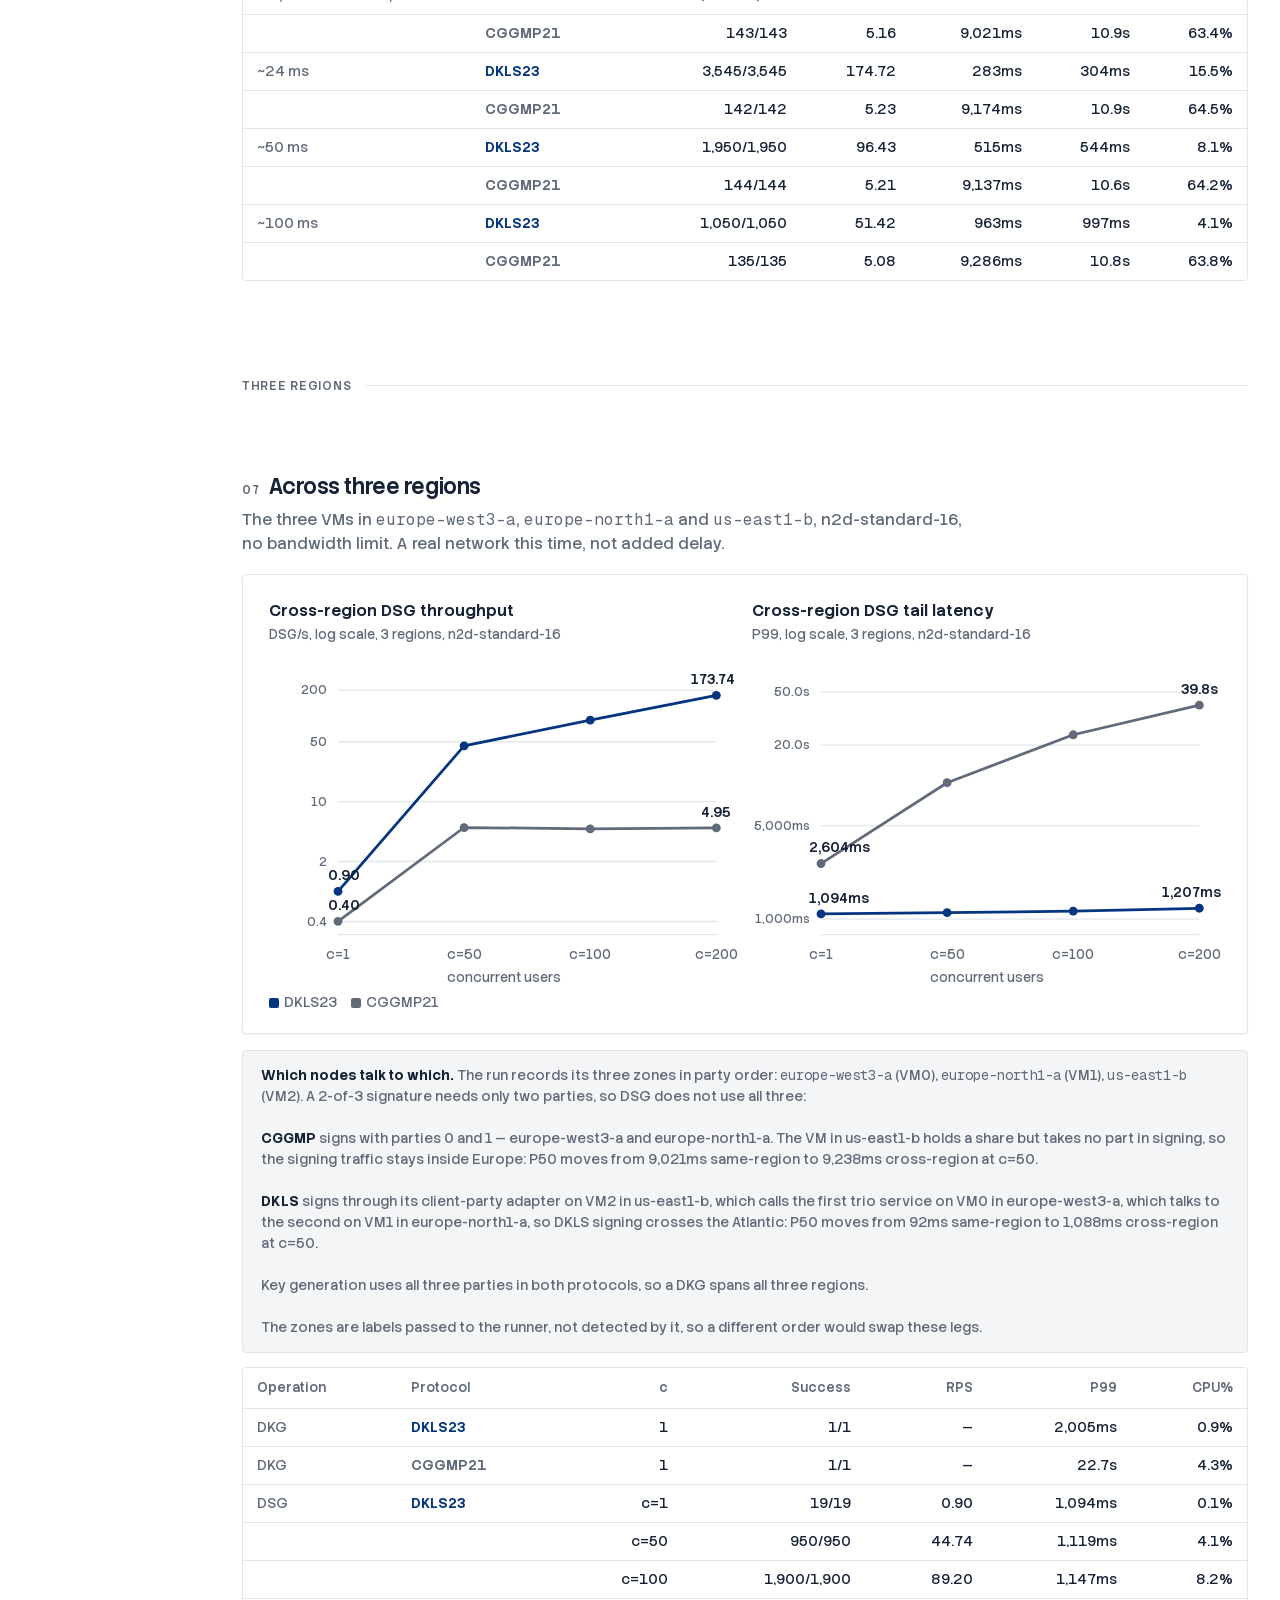
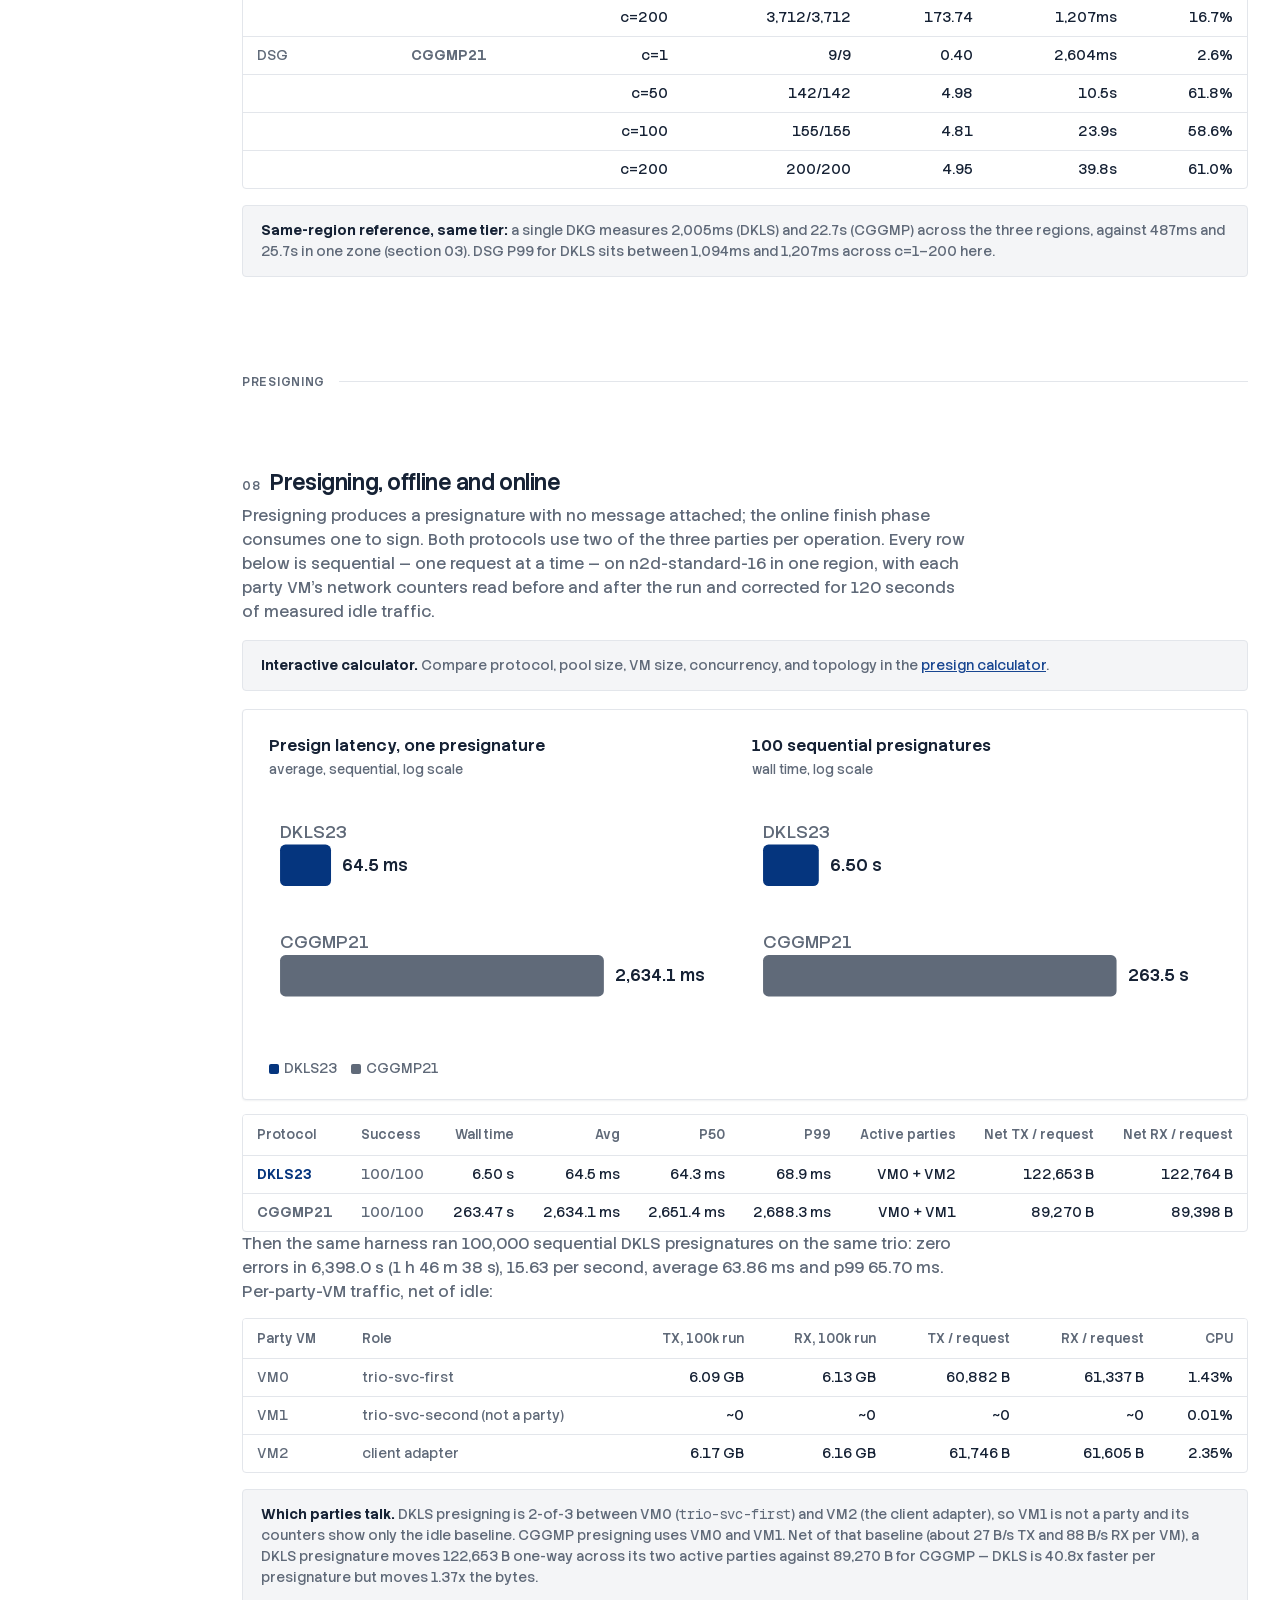
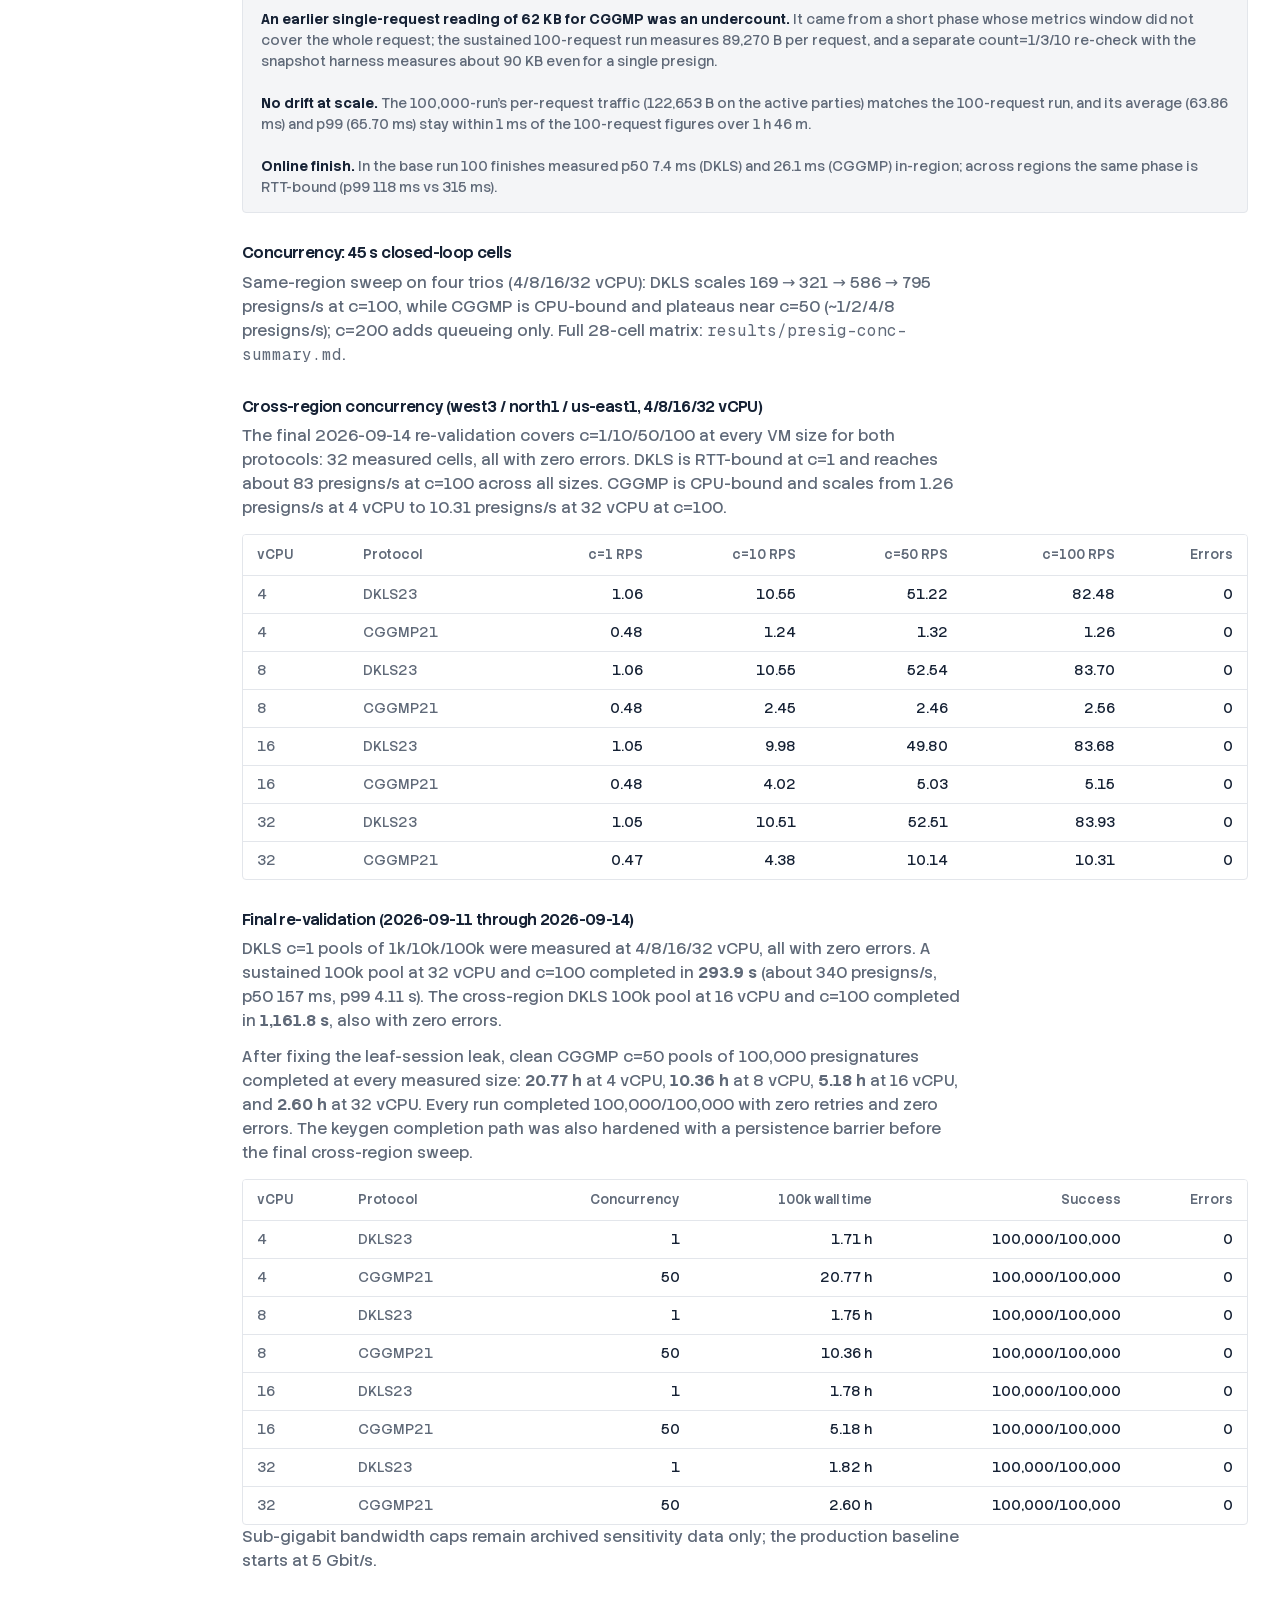
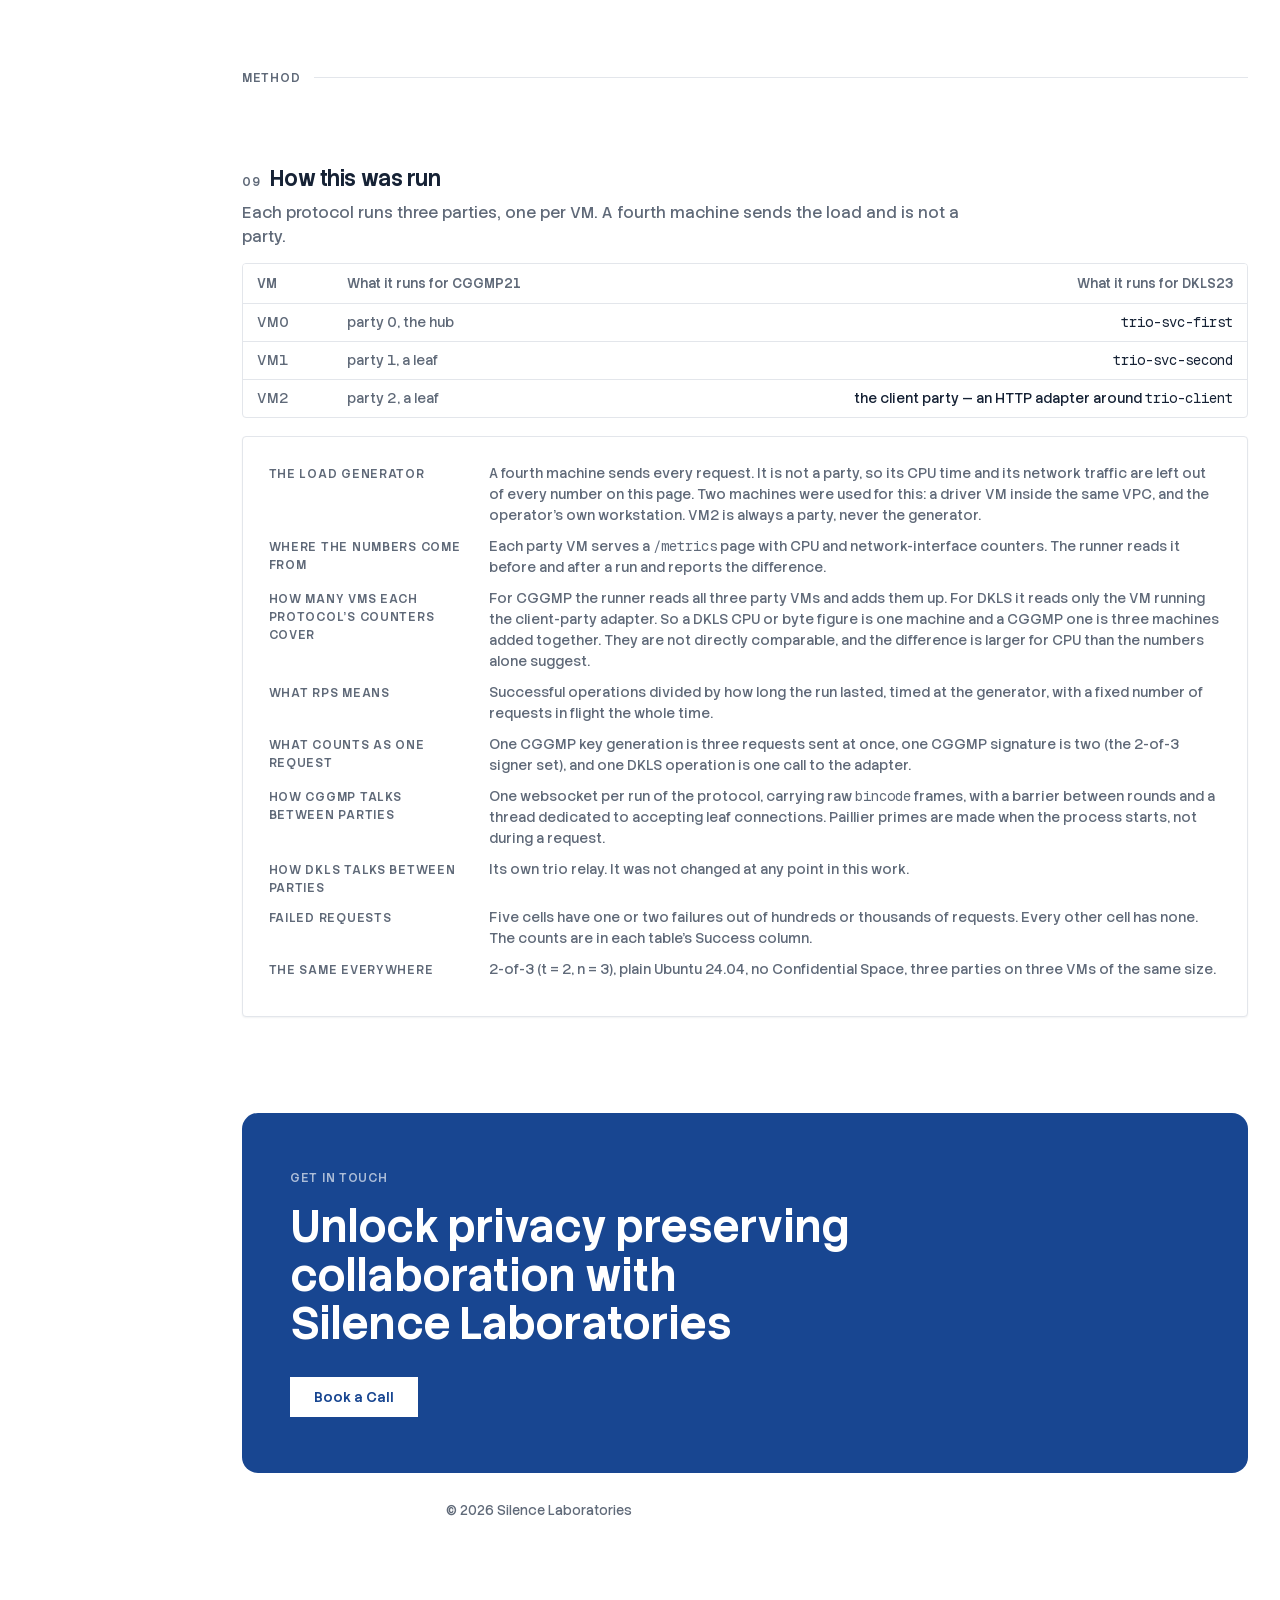
==== commit e797a810: "Use root URL for the public report" ====
--- a/index.html
+++ b/index.html
@@ -1,1121 +1,16 @@
-<!DOCTYPE html>
+<!doctype html>
 <html lang="en">
 <head>
-<meta charset="utf-8">
-<meta name="viewport" content="width=device-width, initial-scale=1">
-<title>DKLS23 vs CGGMP21 — 2-of-3 benchmark</title>
-<style>
-  @import url('https://fonts.googleapis.com/css2?family=IBM+Plex+Sans:wght@400;500;600;700&family=IBM+Plex+Mono:wght@400;500;600&display=swap');
-
-  :root {
-    color-scheme: light;
-    --page:        #f9f9f7;
-    --surface:     #fcfcfb;
-    --surface-2:   #f3f2ee;
-    --ink:         #0b0b0b;
-    --ink-2:       #52514e;
-    --muted:       #898781;
-    --grid:        #e1e0d9;
-    --baseline:    #c3c2b7;
-    --border:      rgba(11,11,11,0.10);
-    --dkls:        #2a78d6;
-    --dkls-soft:   #6da7ec;
-    --dkls-softer: #cde2fb;
-    --dkls-deep:   #184f95;
-    --cggmp:       #eb6834;
-    --cggmp-soft:  #f2a37e;
-    --cggmp-deep:  #a8360f;
-    --good:        #006300;
-  }
-  @media (prefers-color-scheme: dark) {
-    :root:not([data-theme="light"]) {
-      color-scheme: dark;
-      --page:        #0d0d0d;
-      --surface:     #1a1a19;
-      --surface-2:   #201f1d;
-      --ink:         #ffffff;
-      --ink-2:       #c3c2b7;
-      --muted:       #8f8d87;
-      --grid:        #2c2c2a;
-      --baseline:    #383835;
-      --border:      rgba(255,255,255,0.12);
-      --dkls:        #3987e5;
-      --dkls-soft:   #2a78d6;
-      --dkls-softer: #184f95;
-      --dkls-deep:   #86b6ef;
-      --cggmp:       #d95926;
-      --cggmp-soft:  #a54a24;
-      --cggmp-deep:  #f08d63;
-      --good:        #0ca30c;
-    }
-  }
-  :root[data-theme="dark"] {
-    color-scheme: dark;
-    --page:        #0d0d0d;
-    --surface:     #1a1a19;
-    --surface-2:   #201f1d;
-    --ink:         #ffffff;
-    --ink-2:       #c3c2b7;
-    --muted:       #8f8d87;
-    --grid:        #2c2c2a;
-    --baseline:    #383835;
-    --border:      rgba(255,255,255,0.12);
-    --dkls:        #3987e5;
-    --dkls-soft:   #2a78d6;
-    --dkls-softer: #184f95;
-    --dkls-deep:   #86b6ef;
-    --cggmp:       #d95926;
-    --cggmp-soft:  #a54a24;
-    --cggmp-deep:  #f08d63;
-    --good:        #0ca30c;
-  }
-
-  * { box-sizing: border-box; }
-  body {
-    background: var(--page);
-    color: var(--ink);
-    font-family: "IBM Plex Sans", system-ui, -apple-system, "Segoe UI", sans-serif;
-    line-height: 1.5;
-  }
-  .mono { font-family: "IBM Plex Mono", ui-monospace, "SF Mono", Menlo, monospace; }
-  h1, h2, h3 { text-wrap: balance; font-weight: 600; }
-  h1 { font-size: clamp(1.6rem, 1.2rem + 1.6vw, 2.35rem); letter-spacing: -0.01em; margin: 0; }
-  h2 { font-size: 1.35rem; margin: 0 0 4px; }
-  h3 { font-size: 0.98rem; margin: 0 0 2px; color: var(--ink); }
-  p { margin: 0 0 12px; max-width: 66ch; color: var(--ink-2); }
-  a { color: var(--dkls); }
-
-  .shell { display: flex; max-width: 1280px; margin: 0 auto; }
-
-  nav.toc {
-    position: sticky; top: 0; align-self: flex-start; height: 100vh;
-    width: 220px; flex: none; padding: 32px 18px 32px 28px;
-    overflow-y: auto; display: flex; flex-direction: column; gap: 2px;
-  }
-  nav.toc .brand {
-    font-family: "IBM Plex Mono"; font-size: 0.72rem; letter-spacing: 0.06em;
-    text-transform: uppercase; color: var(--muted); margin-bottom: 18px;
-  }
-  nav.toc a {
-    color: var(--ink-2); text-decoration: none; font-size: 0.86rem;
-    padding: 6px 10px; border-radius: 6px; border-left: 2px solid transparent;
-  }
-  nav.toc a:hover { color: var(--ink); background: var(--surface-2); }
-
-  main { flex: 1; min-width: 0; padding: 40px clamp(20px, 4vw, 56px) 100px; }
-
-  header.hero {
-    padding-bottom: 28px; margin-bottom: 28px; border-bottom: 1px solid var(--border);
-  }
-  .chips { display: flex; flex-wrap: wrap; gap: 8px; margin-top: 18px; }
-  .chip {
-    font-family: "IBM Plex Mono"; font-size: 0.74rem; color: var(--ink-2);
-    background: var(--surface-2); border: 1px solid var(--border);
-    padding: 5px 10px; border-radius: 999px; white-space: nowrap;
-  }
-
-  .kpi-row {
-    display: grid; grid-template-columns: repeat(auto-fit, minmax(190px, 1fr));
-    gap: 12px; margin: 20px 0 8px;
-  }
-  .kpi {
-    background: var(--surface); border: 1px solid var(--border); border-radius: 10px;
-    padding: 16px 18px;
-  }
-  .kpi .val {
-    font-family: "IBM Plex Mono"; font-weight: 600; font-size: 1.7rem;
-    color: var(--dkls); font-variant-numeric: tabular-nums; line-height: 1.1;
-  }
-  .kpi .label { font-size: 0.82rem; color: var(--ink-2); margin-top: 6px; }
-
-  section { margin: 56px 0; scroll-margin-top: 24px; }
-  section .section-head { display: flex; align-items: baseline; gap: 10px; margin-bottom: 6px; }
-  .section-num { font-family: "IBM Plex Mono"; color: var(--muted); font-size: 0.85rem; }
-
-  .panel {
-    background: var(--surface); border: 1px solid var(--border); border-radius: 12px;
-    padding: 20px clamp(14px, 2vw, 24px) 16px; margin-top: 18px;
-  }
-  .panel-grid { display: grid; grid-template-columns: repeat(3, 1fr); gap: 14px; }
-  @media (max-width: 900px) { .panel-grid { grid-template-columns: 1fr; } }
-  .panel-grid.two { grid-template-columns: 1fr 1fr; }
-  @media (max-width: 760px) { .panel-grid.two { grid-template-columns: 1fr; } }
-
-  .chart-title { font-size: 0.85rem; font-weight: 600; margin-bottom: 2px; }
-  .chart-sub { font-size: 0.74rem; color: var(--muted); margin-bottom: 8px; }
-  .legend { display: flex; gap: 14px; font-size: 0.76rem; color: var(--ink-2); margin: 8px 0 0; flex-wrap: wrap; }
-  .legend .sw { display: inline-block; width: 10px; height: 10px; border-radius: 2px; margin-right: 5px; vertical-align: -1px; }
-
-  .panel svg { display: block; width: 100%; height: auto; }
-  svg text { font-family: "IBM Plex Mono", monospace; fill: var(--ink-2); }
-  svg .axis-label { fill: var(--muted); }
-  svg .grid-line { stroke: var(--grid); stroke-width: 1; }
-  svg .baseline { stroke: var(--baseline); stroke-width: 1; }
-  svg .value-label { fill: var(--ink); font-weight: 500; }
-  svg .value-label.on-dkls { fill: var(--dkls); }
-  svg .value-label.on-cggmp { fill: var(--cggmp); }
-
-  .table-wrap { overflow-x: auto; margin-top: 14px; border: 1px solid var(--border); border-radius: 10px; }
-  table { border-collapse: collapse; width: 100%; font-size: 0.83rem; min-width: 560px; }
-  thead th {
-    text-align: right; font-family: "IBM Plex Mono"; font-weight: 500; font-size: 0.72rem;
-    letter-spacing: 0.02em; text-transform: uppercase; color: var(--muted);
-    padding: 10px 14px; border-bottom: 1px solid var(--border); white-space: nowrap;
-    background: var(--surface-2);
-  }
-  thead th:first-child, thead th:nth-child(2) { text-align: left; }
-  tbody td {
-    padding: 8px 14px; border-bottom: 1px solid var(--border); text-align: right;
-    font-variant-numeric: tabular-nums; white-space: nowrap; color: var(--ink);
-  }
-  tbody td:first-child, tbody td:nth-child(2) { text-align: left; color: var(--ink-2); }
-  tbody tr:last-child td { border-bottom: none; }
-  tbody tr.group-start td { border-top: 1px solid var(--border); }
-  .tag-dkls { color: var(--dkls); font-weight: 600; }
-  .tag-cggmp { color: var(--cggmp); font-weight: 600; }
-  .pill-good { color: var(--good); font-size: 0.72rem; }
-
-  .callout {
-    background: var(--surface-2); border: 1px solid var(--border); border-radius: 10px;
-    padding: 14px 18px; margin-top: 16px; font-size: 0.88rem; color: var(--ink-2);
-  }
-  .callout strong { color: var(--ink); }
-
-  dl.method { display: grid; grid-template-columns: 200px 1fr; gap: 10px 20px; margin-top: 14px; }
-  dl.method dt { font-family: "IBM Plex Mono"; font-size: 0.76rem; color: var(--muted); text-transform: uppercase; letter-spacing: 0.03em; padding-top: 2px; }
-  dl.method dd { margin: 0; color: var(--ink-2); font-size: 0.9rem; }
-  @media (max-width: 640px) { dl.method { grid-template-columns: 1fr; } dl.method dt { padding-top: 10px; } }
-
-  footer {
-    margin-top: 60px; padding-top: 18px; border-top: 1px solid var(--border);
-    font-size: 0.85rem; color: var(--ink-2); max-width: 66ch;
-  }
-
-  nav.toc .toc-group {
-    font-family: "IBM Plex Mono"; font-size: 0.68rem; letter-spacing: 0.06em;
-    text-transform: uppercase; color: var(--muted);
-    margin: 14px 0 4px; padding: 0 10px;
-  }
-
-  .group-divider {
-    display: flex; align-items: center; gap: 14px;
-    margin: 64px 0 -16px; color: var(--muted);
-    font-family: "IBM Plex Mono"; font-size: 0.74rem;
-    letter-spacing: 0.08em; text-transform: uppercase;
-  }
-  .group-divider::after {
-    content: ""; flex: 1; height: 1px; background: var(--border);
-  }
-
-  @media print {
-    nav.toc { display: none; }
-    .shell { display: block; max-width: none; }
-    main { padding: 0; }
-    body { background: #fff; }
-    section { margin: 26px 0; }
-    .panel, .table-wrap, section { break-inside: auto; }
-    .panel-grid > div, tr, .callout, .kpi { break-inside: avoid; }
-    .table-wrap { overflow: visible; }
-    table { min-width: 0; font-size: 0.72rem; }
-    thead { display: table-header-group; }
-    .panel-grid { grid-template-columns: 1fr 1fr !important; }
-    h1, h2, h3 { break-after: avoid; }
-    p, dl.method { break-inside: avoid; }
-    a { color: inherit; text-decoration: none; }
-  }
-
-  @media (max-width: 860px) {
-    .shell { display: block; }
-    nav.toc { position: static; width: auto; height: auto; padding: 20px clamp(20px,4vw,56px) 0; flex-direction: row; overflow-x: auto; white-space: nowrap; gap: 4px; }
-    nav.toc .brand { display: none; }
-    main { padding-top: 20px; }
-  }
-</style>
+  <meta charset="utf-8">
+  <meta name="viewport" content="width=device-width, initial-scale=1">
+  <meta http-equiv="refresh" content="0; url=brandsl/">
+  <link rel="canonical" href="https://silence-laboratories.github.io/threshold-bench-report/brandsl/">
+  <title>DKLS23 vs CGGMP21 — benchmark comparison</title>
+  <script>
+    window.location.replace(`brandsl/${window.location.search}${window.location.hash}`);
+  </script>
 </head>
 <body>
-<div class="shell">
-  <nav class="toc">
-    <div class="brand">Benchmark</div>
-    <a href="#overview">Overview</a>
-    <a href="#single-request">One request at a time</a>
-    <div class="toc-group">One region</div>
-    <a href="#dsg-matrix">Signing by VM size</a>
-    <a href="#dkg">Key generation</a>
-    <a href="#aux">Key generation with reused aux info</a>
-    <a href="#bandwidth">Bandwidth caps</a>
-    <a href="#rtt">Added network delay</a>
-    <div class="toc-group">Three regions</div>
-    <a href="#cross-region">Across three regions</a>
-    <div class="toc-group">Presigning</div>
-    <a href="#presign">Presigning, offline and online</a>
-    <div class="toc-group">Method</div>
-    <a href="#setup">How this was run</a>
-  </nav>
-
-  <main>
-    <header class="hero" id="overview">
-      <h1>DKLS23 vs CGGMP21</h1>
-      <p style="margin-top:14px; max-width:70ch;">Two 2-of-3 threshold signature protocols, benchmarked on plain Ubuntu VMs in Google Cloud. DKLS23 runs from a pinned trio image; CGGMP21 is <span class="mono">LFDT-Lockness/cggmp21@b870883</span>.</p>
-      <p style="max-width:70ch;"><strong>DKG</strong> means generating a key. <strong>DSG</strong> means signing with a key that already exists. Both were measured on three VM sizes at loads from 1 to 200 requests in flight, then again with bandwidth capped, with delay added between the machines, and with the three machines spread across three regions.</p>
-      <p style="max-width:70ch;">The load always comes from a separate machine that is not one of the three parties. <a href="#setup">How this was run</a> covers the setup and where each number comes from.</p>
-
-      <div class="kpi-row" id="hero-kpis"></div>
-    </header>
-
-    <section id="single-request">
-      <div class="section-head"><span class="section-num">01</span><h2>One request at a time</h2></div>
-      <p>One request per row, no concurrency, no repeats. All four runs are on n2d-standard-16 in one region. Files: <span class="mono">oc-single-dkls-dkg.csv</span>, <span class="mono">oc-single-dkls-dsg.csv</span>, <span class="mono">oc-single-cggmp-dkg.csv</span>, <span class="mono">oc-single-cggmp-dsg.csv</span>.</p>
-
-      <div class="table-wrap">
-        <table id="single-table"></table>
-      </div>
-
-      <div class="panel">
-        <div class="panel-grid two" id="single-charts"></div>
-        <div class="legend">
-          <span><span class="sw" style="background:var(--dkls)"></span>DKLS23</span>
-          <span><span class="sw" style="background:var(--cggmp)"></span>CGGMP21</span>
-        </div>
-      </div>
-
-      <div class="panel">
-        <div class="chart-title">What each column is</div>
-        <dl class="method" style="margin-top:12px;">
-          <dt>Request latency</dt>
-          <dd>Timed by the machine sending the request, for one request.</dd>
-          <dt>Party-VM TX and RX</dt>
-          <dd>Bytes leaving and arriving at the party VMs, read from the network counters before and after the run. TX counts each packet once, where it was sent. RX is there as a cross-check on TX, not as a second measurement.</dd>
-          <dt>How many VMs are read</dt>
-          <dd>For CGGMP all three party VMs are read and added up. For DKLS only the VM running the client-party adapter is read, so its rows are one machine, not three. Compare rows within a protocol, not across the two.</dd>
-          <dt>Three-VM CPU</dt>
-          <dd>CPU counters from the three VMs, again read before and after.</dd>
-          <dt>What the bytes include</dt>
-          <dd>The small HTTP request and reply, plus the traffic from reading the counters. These are not pure protocol bytes.</dd>
-          <dt>One sample each</dt>
-          <dd>Every row is a single run. The p50, p90 and p99 columns in those four files all repeat the same one number, so there is no distribution to read.</dd>
-        </dl>
-      </div>
-      <div class="callout"><strong>One note on the CGGMP key generation row:</strong> its Paillier primes were built when the process started, so that work is not inside the time shown.</div>
-    </section>
-
-    <div class="group-divider"><span>One region</span></div>
-
-    <section id="dsg-matrix">
-      <div class="section-head"><span class="section-num">02</span><h2>Signing by VM size</h2></div>
-      <p>Signing at 1, 50, 100 and 200 requests in flight, on three VM sizes, one region, no bandwidth limit. The first three charts show p99 latency by VM size; the last two show throughput.</p>
-
-      <div class="panel">
-        <div class="panel-grid" id="p99-charts"></div>
-        <div class="legend">
-          <span><span class="sw" style="background:var(--dkls)"></span>DKLS23 p99</span>
-          <span><span class="sw" style="background:var(--cggmp)"></span>CGGMP21 p99</span>
-        </div>
-      </div>
-
-      <div class="panel">
-        <div class="panel-grid two" id="rps-charts"></div>
-        <div class="legend" id="rps-legend"></div>
-      </div>
-
-      <div class="table-wrap">
-        <table id="dsg-table"></table>
-      </div>
-      <div class="callout" id="n32-note"></div>
-    </section>
-
-    <section id="dkg">
-      <div class="section-head"><span class="section-num">03</span><h2>Key generation</h2></div>
-      <p>Key generation on the same three VM sizes: one request, then 30 seconds of 5 and 10 at a time. Here CGGMP builds its Paillier aux info during every key generation. Section 04 shows what happens when that work is done once and reused. DKLS has no such step, so its numbers are the same in both sections.</p>
-
-      <div class="panel">
-        <div class="panel-grid two" id="dkg-charts"></div>
-        <div class="legend">
-          <span><span class="sw" style="background:var(--dkls)"></span>DKLS23, single</span>
-          <span><span class="sw" style="background:var(--cggmp)"></span>CGGMP21, single</span>
-        </div>
-        <div class="legend" id="dkg-flood-legend"></div>
-      </div>
-
-      <div class="table-wrap">
-        <table id="dkg-table"></table>
-      </div>
-    </section>
-
-    <section id="aux">
-      <div class="section-head"><span class="section-num">04</span><h2>Key generation with reused aux info</h2></div>
-      <p>CGGMP needs Paillier aux info — a key and some proofs — before it can generate a key. That work can be done once per party and saved, so later key generations skip it, which is how a production deployment would run it. Measured with <span class="mono">bench-node --reuse-aux</span>. <strong>Cold</strong> rows build the aux info every time, as in section 03. <strong>Warm</strong> rows reuse it.</p>
-
-      <div class="panel">
-        <div class="panel-grid two" id="aux-charts"></div>
-        <div class="legend">
-          <span><span class="sw" style="background:var(--dkls)"></span>aux reused (warm)</span>
-          <span><span class="sw" style="background:var(--cggmp)"></span>aux per keygen (cold)</span>
-        </div>
-        <div class="legend" id="aux-rps-legend"></div>
-      </div>
-
-      <div class="table-wrap">
-        <table id="aux-table"></table>
-      </div>
-      <div class="callout" id="aux-callout"></div>
-    </section>
-
-    <section id="bandwidth">
-      <div class="section-head"><span class="section-num">05</span><h2>Bandwidth caps</h2></div>
-      <p>Signing with 100 requests in flight on n2d-standard-16, with each VM's outbound bandwidth capped at 20, 10, 5, 3, 2 and 1 Mbit/s. The unlimited point is the same VM size and load from section 02, with no cap. Each capped point is one 20-second run.</p>
-
-      <div class="panel">
-        <div class="panel-grid two" id="bw-charts"></div>
-        <div class="legend">
-          <span><span class="sw" style="background:var(--dkls)"></span>DKLS23</span>
-          <span><span class="sw" style="background:var(--cggmp)"></span>CGGMP21</span>
-        </div>
-      </div>
-
-      <div class="table-wrap">
-        <table id="bw-table"></table>
-      </div>
-      <div class="callout warn" id="bw-callout"></div>
-    </section>
-
-    <section id="rtt">
-      <div class="section-head"><span class="section-num">06</span><h2>Added network delay</h2></div>
-      <p>Signing with 50 requests in flight on n2d-standard-16, with delay added between the VMs using <span class="mono">tc netem</span>. The ~0 point is the real network in one zone, from section 02. This adds delay and nothing else: no jitter, no packet loss, no bandwidth change. Section 07 has real multi-region numbers.</p>
-
-      <div class="panel">
-        <div class="panel-grid two" id="rtt-charts"></div>
-        <div class="legend">
-          <span><span class="sw" style="background:var(--dkls)"></span>DKLS23</span>
-          <span><span class="sw" style="background:var(--cggmp)"></span>CGGMP21</span>
-        </div>
-      </div>
-
-      <div class="table-wrap">
-        <table id="rtt-table"></table>
-      </div>
-    </section>
-
-    <div class="group-divider"><span>Three regions</span></div>
-
-    <section id="cross-region">
-      <div class="section-head"><span class="section-num">07</span><h2>Across three regions</h2></div>
-      <p>The three VMs in <span class="mono">europe-west3-a</span>, <span class="mono">europe-north1-a</span> and <span class="mono">us-east1-b</span>, n2d-standard-16, no bandwidth limit. A real network this time, not added delay.</p>
-
-      <div class="panel">
-        <div class="panel-grid two" id="xr-charts"></div>
-        <div class="legend">
-          <span><span class="sw" style="background:var(--dkls)"></span>DKLS23</span>
-          <span><span class="sw" style="background:var(--cggmp)"></span>CGGMP21</span>
-        </div>
-      </div>
-
-      <div class="callout" id="xr-nodes"></div>
-
-      <div class="table-wrap">
-        <table id="xr-table"></table>
-      </div>
-      <div class="callout" id="xr-callout"></div>
-    </section>
-
-    <div class="group-divider"><span>Presigning</span></div>
-
-    <section id="presign">
-      <div class="section-head"><span class="section-num">08</span><h2>Presigning, offline and online</h2></div>
-      <p>Presigning produces a presignature with no message attached; the online finish phase consumes one to sign. Both protocols use two of the three parties per operation. Every row below is sequential — one request at a time — on n2d-standard-16 in one region, with each party VM's network counters read before and after the run and corrected for 120 seconds of measured idle traffic.</p>
-
-      <div class="panel">
-        <div class="panel-grid two" id="presign-charts"></div>
-        <div class="legend">
-          <span><span class="sw" style="background:var(--dkls)"></span>DKLS23</span>
-          <span><span class="sw" style="background:var(--cggmp)"></span>CGGMP21</span>
-        </div>
-      </div>
-
-      <div class="table-wrap">
-        <table id="presign-table"></table>
-      </div>
-
-      <p>Then the same harness ran 100,000 sequential DKLS presignatures on the same trio: zero errors in 6,398.0 s (1 h 46 m 38 s), 15.63 per second, average 63.86 ms and p99 65.70 ms. Per-party-VM traffic, net of idle:</p>
-
-      <div class="table-wrap">
-        <table id="presign-bulk-table"></table>
-      </div>
-
-      <div class="callout" id="presign-callout"></div>
-    </section>
-
-    <div class="group-divider"><span>Method</span></div>
-
-    <section id="setup">
-      <div class="section-head"><span class="section-num">09</span><h2>How this was run</h2></div>
-      <p>Each protocol runs three parties, one per VM. A fourth machine sends the load and is not a party.</p>
-
-      <div class="table-wrap">
-        <table>
-          <thead><tr><th>VM</th><th>What it runs for CGGMP21</th><th>What it runs for DKLS23</th></tr></thead>
-          <tbody>
-            <tr class="group-start"><td>VM0</td><td>party 0, the hub</td><td class="mono">trio-svc-first</td></tr>
-            <tr><td>VM1</td><td>party 1, a leaf</td><td class="mono">trio-svc-second</td></tr>
-            <tr><td>VM2</td><td>party 2, a leaf</td><td>the client party — an HTTP adapter around <span class="mono">trio-client</span></td></tr>
-          </tbody>
-        </table>
-      </div>
-
-      <div class="panel">
-        <dl class="method" style="margin-top:2px;">
-          <dt>The load generator</dt>
-          <dd>A fourth machine sends every request. It is not a party, so its CPU time and its network traffic are left out of every number on this page. Two machines were used for this: a driver VM inside the same VPC, and the operator's own workstation. VM2 is always a party, never the generator.</dd>
-          <dt>Where the numbers come from</dt>
-          <dd>Each party VM serves a <span class="mono">/metrics</span> page with CPU and network-interface counters. The runner reads it before and after a run and reports the difference.</dd>
-          <dt>How many VMs each protocol's counters cover</dt>
-          <dd>For CGGMP the runner reads all three party VMs and adds them up. For DKLS it reads only the VM running the client-party adapter. So a DKLS CPU or byte figure is one machine and a CGGMP one is three machines added together. They are not directly comparable, and the difference is larger for CPU than the numbers alone suggest.</dd>
-          <dt>What RPS means</dt>
-          <dd>Successful operations divided by how long the run lasted, timed at the generator, with a fixed number of requests in flight the whole time.</dd>
-          <dt>What counts as one request</dt>
-          <dd>One CGGMP key generation is three requests sent at once, one CGGMP signature is two (the 2-of-3 signer set), and one DKLS operation is one call to the adapter.</dd>
-          <dt>How CGGMP talks between parties</dt>
-          <dd>One websocket per run of the protocol, carrying raw <span class="mono">bincode</span> frames, with a barrier between rounds and a thread dedicated to accepting leaf connections. Paillier primes are made when the process starts, not during a request.</dd>
-          <dt>How DKLS talks between parties</dt>
-          <dd>Its own trio relay. It was not changed at any point in this work.</dd>
-          <dt>Failed requests</dt>
-          <dd>Five cells have one or two failures out of hundreds or thousands of requests. Every other cell has none. The counts are in each table's Success column.</dd>
-          <dt>The same everywhere</dt>
-          <dd>2-of-3 (t = 2, n = 3), plain Ubuntu 24.04, no Confidential Space, three parties on three VMs of the same size.</dd>
-        </dl>
-      </div>
-    </section>
-
-    <footer>
-      Measured on Google Cloud on plain Ubuntu 24.04 VMs, not inside Confidential Space. DKLS23 runs from a pinned trio image; CGGMP21 is LFDT-Lockness/cggmp21 at b870883. Each point is a fixed-duration run with a set number of requests in flight. All figures are generated from the CSV files in the benchmark repo.
-    </footer>
-  </main>
-</div>
-
-<script>
-(function () {
-  const SVGNS = "http://www.w3.org/2000/svg";
-  function el(name, attrs, children) {
-    const n = document.createElementNS(SVGNS, name);
-    for (const k in attrs) n.setAttribute(k, attrs[k]);
-    (children || []).forEach(c => n.appendChild(c));
-    return n;
-  }
-  function text(x, y, str, cls, size, anchor, weight) {
-    const t = el("text", { x, y, class: cls || "", "font-size": size || 10.5, "text-anchor": anchor || "start" });
-    if (weight) t.setAttribute("font-weight", weight);
-    t.textContent = str;
-    return t;
-  }
-  function fmt(n, digits) {
-    if (n === undefined || n === null) return "";
-    if (digits === undefined) digits = n >= 100 ? 0 : n >= 10 ? 1 : 2;
-    return n.toLocaleString(undefined, { minimumFractionDigits: digits, maximumFractionDigits: digits });
-  }
-  function fmtMs(n) {
-    if (n >= 10000) return fmt(n / 1000, 1) + "s";
-    return fmt(n, 0) + "ms";
-  }
-
-  // ---------- Grouped bar chart (VM scaling panels) ----------
-  function groupedBarChart(container, opts) {
-    const W = opts.width || 340, H = opts.height || 230;
-    const M = { top: 14, right: 12, bottom: 34, left: 54 };
-    const plotW = W - M.left - M.right, plotH = H - M.top - M.bottom;
-    const svg = el("svg", { viewBox: `0 0 ${W} ${H}`, preserveAspectRatio: "xMidYMid meet", role: "img", "aria-label": opts.aria || "" });
-
-    // a group may leave a slot empty (null) so its bar keeps a fixed colour position
-    const allVals = opts.groups.flatMap(g => g.values).filter(v => v !== null && v !== undefined);
-    let y, tickVals;
-    if (opts.log) {
-      // decade-aligned log scale, needed when the two series are orders of magnitude apart
-      const lo = Math.floor(Math.log10(Math.min(...allVals)));
-      const hi = Math.ceil(Math.log10(Math.max(...allVals)));
-      y = v => M.top + plotH - ((Math.log10(Math.max(v, Math.pow(10, lo))) - lo) / (hi - lo)) * plotH;
-      tickVals = [];
-      for (let d = lo; d <= hi; d++) tickVals.push(Math.pow(10, d));
-    } else {
-      const maxV = Math.max(...allVals) * 1.12;
-      y = v => M.top + plotH - (v / maxV) * plotH;
-      const ticks = opts.yTicks || 4;
-      tickVals = [];
-      for (let i = 0; i <= ticks; i++) tickVals.push((maxV / ticks) * i);
-    }
-
-    // gridlines + y ticks
-    tickVals.forEach(v => {
-      const yy = y(v);
-      svg.appendChild(el("line", { x1: M.left, x2: W - M.right, y1: yy, y2: yy, class: "grid-line" }));
-      svg.appendChild(text(M.left - 8, yy + 3, opts.yFormat ? opts.yFormat(v) : fmt(v, 0), "axis-label", 9, "end"));
-    });
-    svg.appendChild(el("line", { x1: M.left, x2: W - M.right, y1: M.top + plotH, y2: M.top + plotH, class: "baseline" }));
-
-    const groupW = plotW / opts.groups.length;
-    const barsPerGroup = opts.groups[0].values.length;
-    const barGap = opts.barGap === undefined ? 3 : opts.barGap;
-    const barW = Math.min(opts.barMax || 16, (groupW - 16) / barsPerGroup - barGap);
-
-    opts.groups.forEach((g, gi) => {
-      const gx = M.left + gi * groupW + groupW / 2;
-      const totalW = barsPerGroup * barW + (barsPerGroup - 1) * barGap;
-      const startX = gx - totalW / 2;
-      g.values.forEach((v, vi) => {
-        if (v === null || v === undefined) return;
-        const bx = startX + vi * (barW + barGap);
-        const by = y(v);
-        const bh = M.top + plotH - by;
-        svg.appendChild(el("rect", {
-          x: bx, y: by, width: barW, height: Math.max(bh, 1.5), rx: 3,
-          fill: opts.colors[vi]
-        }));
-        if (opts.barLabel) {
-          svg.appendChild(text(bx + barW / 2, by - 4, opts.barLabel(v), "value-label", 8.5, "middle", 600));
-        }
-      });
-      svg.appendChild(text(gx, M.top + plotH + 18, g.label, "axis-label", 10, "middle"));
-    });
-
-    if (opts.xAxisLabel) svg.appendChild(text(W / 2, H - 2, opts.xAxisLabel, "axis-label", 9.5, "middle"));
-    container.appendChild(svg);
-  }
-
-  // ---------- Line chart (bandwidth / RTT sweeps) ----------
-  function lineChart(container, opts) {
-    const W = opts.width || 340, H = opts.height || 240;
-    const M = { top: 18, right: 16, bottom: 36, left: 50 };
-    const plotW = W - M.left - M.right, plotH = H - M.top - M.bottom;
-    const svg = el("svg", { viewBox: `0 0 ${W} ${H}`, preserveAspectRatio: "xMidYMid meet", role: "img", "aria-label": opts.aria || "" });
-
-    const n = opts.xLabels.length;
-    const x = i => M.left + (n === 1 ? plotW / 2 : (plotW * i) / (n - 1));
-
-    const allVals = opts.series.flatMap(s => s.values);
-    let minV, maxV, yFn;
-    if (opts.log) {
-      minV = Math.log10(Math.max(Math.min(...allVals) * 0.7, 0.001));
-      maxV = Math.log10(Math.max(...allVals) * 1.6);
-      yFn = v => M.top + plotH - ((Math.log10(v) - minV) / (maxV - minV)) * plotH;
-    } else {
-      minV = 0; maxV = Math.max(...allVals) * 1.15;
-      yFn = v => M.top + plotH - ((v - minV) / (maxV - minV)) * plotH;
-    }
-
-    const ticks = opts.yTickVals || [];
-    ticks.forEach(v => {
-      const yy = yFn(v);
-      svg.appendChild(el("line", { x1: M.left, x2: W - M.right, y1: yy, y2: yy, class: "grid-line" }));
-      svg.appendChild(text(M.left - 8, yy + 3, opts.yFormat ? opts.yFormat(v) : fmt(v, 0), "axis-label", 9, "end"));
-    });
-    svg.appendChild(el("line", { x1: M.left, x2: W - M.right, y1: M.top + plotH, y2: M.top + plotH, class: "baseline" }));
-
-    // centred x labels, clamped so the first/last can never spill past the viewBox
-    opts.xLabels.forEach((lab, i) => {
-      const half = String(lab).length * 2.75 + 1;
-      const cx = Math.min(Math.max(x(i), half), W - half);
-      svg.appendChild(text(cx, M.top + plotH + 18, lab, "axis-label", 9.5, "middle"));
-    });
-
-    // draw lines + points first, collect each series' plotted points
-    const seriesPts = opts.series.map(s => {
-      const pts = s.values.map((v, i) => [x(i), yFn(v)]);
-      const path = pts.map((p, i) => (i === 0 ? "M" : "L") + p[0].toFixed(1) + "," + p[1].toFixed(1)).join(" ");
-      svg.appendChild(el("path", { d: path, fill: "none", stroke: s.color, "stroke-width": 2, "stroke-linecap": "round", "stroke-linejoin": "round" }));
-      pts.forEach(p => svg.appendChild(el("circle", { cx: p[0], cy: p[1], r: 3.2, fill: s.color })));
-      return pts;
-    });
-
-    // de-conflict direct labels that land close together at the same x (shared endpoint)
-    function placeLabels(items) {
-      items.sort((a, b) => a.y - b.y);
-      for (let i = 1; i < items.length; i++) {
-        if (items[i].y - items[i - 1].y < 13) items[i].y = items[i - 1].y + 13;
-      }
-      items.forEach(it => {
-        // keep the first/last label inside the viewBox instead of spilling past the edge
-        const half = String(it.txt).length * 2.9 + 1;
-        const cx = Math.min(Math.max(it.x, M.left + half - 8), W - half);
-        svg.appendChild(text(cx, it.y, it.txt, "value-label", 10, "middle", 600));
-      });
-    }
-
-    placeLabels(opts.series.map((s, i) => {
-      const last = seriesPts[i][seriesPts[i].length - 1];
-      const lv = s.values[s.values.length - 1];
-      return { x: last[0], y: last[1] - 8, txt: s.labelFormat ? s.labelFormat(lv) : fmt(lv, 1) };
-    }));
-
-    if (opts.labelFirst) {
-      placeLabels(opts.series.map((s, i) => {
-        const first = seriesPts[i][0];
-        const fv = s.values[0];
-        return { x: first[0], y: first[1] - 8, txt: s.labelFormat ? s.labelFormat(fv) : fmt(fv, 1) };
-      }));
-    }
-
-    if (opts.xAxisLabel) svg.appendChild(text(W / 2, H - 2, opts.xAxisLabel, "axis-label", 9.5, "middle"));
-    container.appendChild(svg);
-  }
-
-  // ---------- Simple two-bar log comparison ----------
-  function compareBars(container, opts) {
-    const W = opts.width || 340, H = opts.height || 200;
-    // reserve enough right-side room for the widest value label so it can never clip past the viewBox
-    const maxLabelLen = Math.max(...opts.items.map(it => it.display.length));
-    const M = { top: 16, right: Math.max(16, maxLabelLen * 7.4 + 16), bottom: 14, left: 8 };
-    const plotW = W - M.left - M.right;
-    const svg = el("svg", { viewBox: `0 0 ${W} ${H}`, preserveAspectRatio: "xMidYMid meet", role: "img", "aria-label": opts.aria || "" });
-
-    const maxLog = Math.log10(Math.max(...opts.items.map(it => it.value)) * 1.15);
-    const minLog = Math.log10(Math.min(...opts.items.map(it => it.value)) * 0.5);
-    const scale = v => ((Math.log10(v) - minLog) / (maxLog - minLog)) * plotW;
-
-    const rowH = (H - M.top - M.bottom) / opts.items.length;
-    const barH = Math.min(30, rowH * 0.5);
-
-    opts.items.forEach((it, i) => {
-      const cy = M.top + rowH * i + rowH / 2;
-      const w = Math.max(scale(it.value), 3);
-      svg.appendChild(text(M.left, cy - barH / 2 - 5, it.name, "chart-sub", 10, "start"));
-      svg.appendChild(el("rect", { x: M.left, y: cy - barH / 2, width: w, height: barH, rx: 4, fill: it.color }));
-      svg.appendChild(text(M.left + w + 8, cy + 4, it.display, "value-label", 12, "start", 600));
-    });
-    container.appendChild(svg);
-  }
-
-  // ====== DATA ======
-  const D = {"single":[{"op":"DKG","proto":"dkls","succ":1,"req":1,"p50":564.502,"cpu":2.983,"tx":461295,"rx":461223},{"op":"DKG","proto":"cggmp","succ":1,"req":1,"p50":25914.497,"cpu":3.786,"tx":2950281,"rx":2952786},{"op":"DSG","proto":"dkls","succ":1,"req":1,"p50":147.357,"cpu":0.359,"tx":125127,"rx":125145},{"op":"DSG","proto":"cggmp","succ":1,"req":1,"p50":2043.426,"cpu":3.026,"tx":92797,"rx":92615}],"tiers":[{"name":"n2d-standard-8","short":"n2d-8","cores":8},{"name":"n2d-standard-16","short":"n2d-16","cores":16},{"name":"n2d-standard-32","short":"n2d-32","cores":32}],"conc":[1,50,100,200],"dsg":{"n2d-standard-8":{"dkls":[{"c":1,"req":329,"succ":329,"err":0,"rps":16.419,"p50":60.839,"p90":61.509,"p99":62.236,"cpu":2.225,"txop":117743.064,"rxop":117932.492},{"c":50,"req":6282,"succ":6281,"err":1,"rps":312.151,"p50":154.586,"p90":212.997,"p99":257.157,"cpu":57.853,"txop":117724.982,"rxop":117915.276},{"c":100,"req":6327,"succ":6327,"err":0,"rps":313.121,"p50":315.254,"p90":451.486,"p99":534.955,"cpu":58.33,"txop":117849.406,"rxop":118049.363},{"c":200,"req":6305,"succ":6305,"err":0,"rps":308.952,"p50":657.143,"p90":879.55,"p99":1211.293,"cpu":57.778,"txop":117653.309,"rxop":117878.239}],"cggmp":[{"c":1,"req":10,"succ":10,"err":0,"rps":0.492,"p50":2060.11,"p90":2075.327,"p99":2081.57,"cpu":6.363,"txop":93012.6,"rxop":93423.1},{"c":50,"req":85,"succ":85,"err":0,"rps":2.53,"p50":18006.699,"p90":20349.72,"p99":21429.718,"cpu":62.379,"txop":90618.988,"rxop":90870.765},{"c":100,"req":100,"succ":100,"err":0,"rps":2.431,"p50":36794.324,"p90":40456.092,"p99":40975.667,"cpu":60.272,"txop":89961.45,"rxop":90231.06},{"c":200,"req":200,"succ":200,"err":0,"rps":2.595,"p50":63543.21,"p90":75479.27,"p99":76943.839,"cpu":64.388,"txop":90124.395,"rxop":90348.725}]},"n2d-standard-16":{"dkls":[{"c":1,"req":324,"succ":324,"err":0,"rps":16.196,"p50":61.695,"p90":62.409,"p99":62.789,"cpu":1.167,"txop":118039.577,"rxop":118230.623},{"c":50,"req":10609,"succ":10609,"err":0,"rps":528.123,"p50":92.321,"p90":110.358,"p99":130.008,"cpu":50.199,"txop":117684.128,"rxop":117868.299},{"c":100,"req":11602,"succ":11602,"err":0,"rps":575.96,"p50":162.193,"p90":244.839,"p99":325.692,"cpu":55.1,"txop":118154.162,"rxop":118336.547},{"c":200,"req":11733,"succ":11733,"err":0,"rps":579.46,"p50":316.397,"p90":539.729,"p99":694.546,"cpu":55.576,"txop":118539.546,"rxop":118726.485}],"cggmp":[{"c":1,"req":10,"succ":10,"err":0,"rps":0.463,"p50":2140.231,"p90":2150.279,"p99":2153.226,"cpu":2.998,"txop":93362.5,"rxop":94139.4},{"c":50,"req":143,"succ":143,"err":0,"rps":5.162,"p50":9021.308,"p90":10220.472,"p99":10898.025,"cpu":63.439,"txop":90074.797,"rxop":90225.182},{"c":100,"req":100,"succ":100,"err":0,"rps":5.266,"p50":17209.8,"p90":18694.819,"p99":18840.006,"cpu":66.105,"txop":89517.01,"rxop":89763.7},{"c":200,"req":200,"succ":200,"err":0,"rps":5.159,"p50":30474.548,"p90":37449.093,"p99":38544.375,"cpu":64.309,"txop":89332.04,"rxop":89536.185}]},"n2d-standard-32":{"dkls":[{"c":1,"req":316,"succ":316,"err":0,"rps":15.789,"p50":63.161,"p90":63.886,"p99":64.719,"cpu":0.636,"txop":117859.826,"rxop":118058.057},{"c":50,"req":12422,"succ":12422,"err":0,"rps":618.341,"p50":79.641,"p90":87.797,"p99":98.298,"cpu":33.427,"txop":117775.885,"rxop":117962.863},{"c":100,"req":16588,"succ":16588,"err":0,"rps":824.753,"p50":116.512,"p90":149.985,"p99":188.595,"cpu":45.582,"txop":117970.831,"rxop":118150.551},{"c":200,"req":18433,"succ":18433,"err":0,"rps":910.584,"p50":207.459,"p90":300.749,"p99":396.066,"cpu":49.503,"txop":119829.287,"rxop":119995.362}],"cggmp":[{"c":1,"req":10,"succ":10,"err":0,"rps":0.498,"p50":2044.785,"p90":2064.178,"p99":2068.256,"cpu":1.606,"txop":87164.7,"rxop":87009.6},{"c":50,"req":233,"succ":233,"err":0,"rps":10.135,"p50":4644.165,"p90":5458.192,"p99":6236.584,"cpu":60.348,"txop":89095.687,"rxop":89435.687},{"c":100,"req":267,"succ":267,"err":0,"rps":10.433,"p50":8603.66,"p90":11191.807,"p99":14072.534,"cpu":65.146,"txop":88007.382,"rxop":88184.36},{"c":200,"req":322,"succ":322,"err":0,"rps":10.522,"p50":14857.81,"p90":25746.711,"p99":29637.222,"cpu":65.872,"txop":88739.851,"rxop":88886.419}]}},"dkg1":{"n2d-standard-8":{"dkls":{"c":1,"req":1,"succ":1,"err":0,"rps":1.965,"p50":498.415,"p90":498.415,"p99":498.415,"cpu":7.252,"txop":451436.0,"rxop":451111.0},"cggmp":{"c":1,"req":1,"succ":1,"err":0,"rps":0.038,"p50":26223.284,"p90":26223.284,"p99":26223.284,"cpu":7.659,"txop":3078979.0,"rxop":3064953.0}},"n2d-standard-16":{"dkls":{"c":1,"req":1,"succ":1,"err":0,"rps":2.016,"p50":486.668,"p90":486.668,"p99":486.668,"cpu":3.723,"txop":451436.0,"rxop":451111.0},"cggmp":{"c":1,"req":1,"succ":1,"err":0,"rps":0.039,"p50":25724.523,"p90":25724.523,"p99":25724.523,"cpu":3.81,"txop":2950175.0,"rxop":2951305.0}},"n2d-standard-32":{"dkls":{"c":1,"req":1,"succ":1,"err":0,"rps":1.797,"p50":547.23,"p90":547.23,"p99":547.23,"cpu":1.531,"txop":451436.0,"rxop":451111.0},"cggmp":{"c":1,"req":1,"succ":1,"err":0,"rps":0.039,"p50":25775.164,"p90":25775.164,"p99":25775.164,"cpu":1.928,"txop":3080821.0,"rxop":3082944.0}}},
-"dkgf":{"n2d-standard-8":{"dkls":[{"c":5,"req":252,"succ":252,"err":0,"rps":8.263,"p50":599.877,"p90":665.231,"p99":724.31,"cpu":34.762,"txop":460054.341,"rxop":460096.377},{"c":10,"req":397,"succ":396,"err":1,"rps":12.964,"p50":762.986,"p90":838.006,"p99":940.908,"cpu":73.527,"txop":461680.293,"rxop":461721.513}],"cggmp":[{"c":5,"req":8,"succ":8,"err":0,"rps":0.128,"p50":28582.771,"p90":36059.922,"p99":36211.301,"cpu":27.796,"txop":2931955.5,"rxop":2932621.75},{"c":10,"req":10,"succ":10,"err":0,"rps":0.18,"p50":51146.138,"p90":51690.773,"p99":55182.892,"cpu":66.411,"txop":2928971.3,"rxop":2929256.3}]},"n2d-standard-16":{"dkls":[{"c":5,"req":233,"succ":233,"err":0,"rps":7.611,"p50":644.223,"p90":724.3,"p99":776.366,"cpu":14.888,"txop":459911.485,"rxop":460008.648},{"c":10,"req":446,"succ":446,"err":0,"rps":14.527,"p50":675.641,"p90":748.813,"p99":832.94,"cpu":29.962,"txop":459423.105,"rxop":459505.103}],"cggmp":[{"c":5,"req":9,"succ":9,"err":0,"rps":0.144,"p50":25727.636,"p90":32312.705,"p99":35511.947,"cpu":14.215,"txop":2923591.222,"rxop":2924789.556},{"c":10,"req":17,"succ":17,"err":0,"rps":0.343,"p50":25749.875,"p90":31320.892,"p99":40105.084,"cpu":35.449,"txop":2919218.412,"rxop":2919837.706}]},"n2d-standard-32":{"dkls":[{"c":5,"req":263,"succ":263,"err":0,"rps":8.651,"p50":566.98,"p90":644.88,"p99":703.526,"cpu":20.719,"txop":553485.989,"rxop":553531.894},{"c":10,"req":502,"succ":502,"err":0,"rps":16.455,"p50":596.254,"p90":689.481,"p99":752.203,"cpu":32.302,"txop":508430.763,"rxop":508485.703}],"cggmp":[{"c":5,"req":10,"succ":10,"err":0,"rps":0.176,"p50":25564.822,"p90":31622.96,"p99":35509.661,"cpu":11.125,"txop":9312023.1,"rxop":9313008.3},{"c":10,"req":16,"succ":16,"err":0,"rps":0.278,"p50":26150.134,"p90":31577.515,"p99":31886.885,"cpu":25.293,"txop":20780587.125,"rxop":20782600.75}]}},"bwCaps":["unlimited","20","10","5","3","2","1"],"bw":{"unlimited":{"dkls":{"c":100,"req":11602,"succ":11602,"err":0,"rps":575.96,"p50":162.193,"p90":244.839,"p99":325.692,"cpu":55.1,"txop":118154.162,"rxop":118336.547},"cggmp":{"c":100,"req":100,"succ":100,"err":0,"rps":5.266,"p50":17209.8,"p90":18694.819,"p99":18840.006,"cpu":66.105,"txop":89517.01,"rxop":89763.7}},"20":{"dkls":{"c":100,"req":820,"succ":819,"err":1,"rps":37.792,"p50":2367.053,"p90":3482.267,"p99":4506.226,"cpu":3.278,"txop":127448.093,"rxop":127458.429},"cggmp":{"c":100,"req":156,"succ":156,"err":0,"rps":5.149,"p50":15585.499,"p90":23188.349,"p99":24043.918,"cpu":63.904,"txop":94873.365,"rxop":94758.103}},"10":{"dkls":{"c":100,"req":436,"succ":434,"err":2,"rps":18.793,"p50":4849.843,"p90":7092.299,"p99":9484.038,"cpu":1.595,"txop":128656.217,"rxop":128724.078},"cggmp":{"c":100,"req":153,"succ":153,"err":0,"rps":5.15,"p50":16703.751,"p90":22051.226,"p99":23210.44,"cpu":63.939,"txop":95069.373,"rxop":95122.556}},"5":{"dkls":{"c":100,"req":240,"succ":239,"err":1,"rps":8.478,"p50":9179.029,"p90":13953.903,"p99":21506.613,"cpu":0.723,"txop":131064.715,"rxop":131247.473},"cggmp":{"c":100,"req":146,"succ":146,"err":0,"rps":5.138,"p50":17024.176,"p90":22754.112,"p99":23654.058,"cpu":63.998,"txop":91914.801,"rxop":91966.966}},"3":{"dkls":{"c":100,"req":163,"succ":162,"err":1,"rps":4.628,"p50":14772.624,"p90":24870.958,"p99":32567.728,"cpu":0.399,"txop":131916.864,"rxop":132168.901},"cggmp":{"c":100,"req":154,"succ":154,"err":0,"rps":4.998,"p50":16759.056,"p90":22968.01,"p99":24098.621,"cpu":60.616,"txop":93469.87,"rxop":93620.87}},"2":{"dkls":{"c":100,"req":119,"succ":119,"err":0,"rps":2.396,"p50":24158.243,"p90":29906.525,"p99":41333.694,"cpu":0.21,"txop":131373.849,"rxop":131599.866},"cggmp":{"c":100,"req":163,"succ":163,"err":0,"rps":4.876,"p50":16396.37,"p90":23123.974,"p99":28048.023,"cpu":57.277,"txop":94793.417,"rxop":94977.994}},"1":{"dkls":{"c":100,"req":100,"succ":100,"err":0,"rps":1.342,"p50":44073.508,"p90":51831.083,"p99":70779.334,"cpu":0.12,"txop":133279.58,"rxop":133573.65},"cggmp":{"c":100,"req":101,"succ":101,"err":0,"rps":2.402,"p50":36940.567,"p90":40873.968,"p99":41379.296,"cpu":18.534,"txop":100859.228,"rxop":101223.446}}},
-"rtts":["0","24","50","100"],"rtt":{"0":{"dkls":{"c":50,"req":10609,"succ":10609,"err":0,"rps":528.123,"p50":92.321,"p90":110.358,"p99":130.008,"cpu":50.199,"txop":117684.128,"rxop":117868.299},"cggmp":{"c":50,"req":143,"succ":143,"err":0,"rps":5.162,"p50":9021.308,"p90":10220.472,"p99":10898.025,"cpu":63.439,"txop":90074.797,"rxop":90225.182}},"24":{"dkls":{"c":50,"req":3545,"succ":3545,"err":0,"rps":174.723,"p50":282.713,"p90":289.19,"p99":303.621,"cpu":15.465,"txop":121903.345,"rxop":122097.158},"cggmp":{"c":50,"req":142,"succ":142,"err":0,"rps":5.234,"p50":9174.124,"p90":10236.281,"p99":10919.127,"cpu":64.479,"txop":92308.965,"rxop":92447.085}},"50":{"dkls":{"c":50,"req":1950,"succ":1950,"err":0,"rps":96.425,"p50":514.529,"p90":519.196,"p99":543.853,"cpu":8.1,"txop":125542.74,"rxop":125752.843},"cggmp":{"c":50,"req":144,"succ":144,"err":0,"rps":5.205,"p50":9136.748,"p90":10033.852,"p99":10586.891,"cpu":64.195,"txop":92385.639,"rxop":92601.986}},"100":{"dkls":{"c":50,"req":1050,"succ":1050,"err":0,"rps":51.424,"p50":962.596,"p90":968.584,"p99":996.823,"cpu":4.098,"txop":120742.388,"rxop":120937.935},"cggmp":{"c":50,"req":135,"succ":135,"err":0,"rps":5.084,"p50":9285.535,"p90":10250.401,"p99":10822.074,"cpu":63.832,"txop":91121.585,"rxop":91403.104}}},"xrDsg":{"dkls":[{"c":1,"req":19,"succ":19,"err":0,"rps":0.898,"p50":1087.286,"p90":1090.465,"p99":1094.11,"cpu":0.088,"txop":128417.684,"rxop":129174.474},{"c":50,"req":950,"succ":950,"err":0,"rps":44.737,"p50":1088.374,"p90":1094.649,"p99":1118.577,"cpu":4.083,"txop":126863.467,"rxop":127036.607},{"c":100,"req":1900,"succ":1900,"err":0,"rps":89.201,"p50":1088.384,"p90":1094.647,"p99":1146.524,"cpu":8.201,"txop":126790.762,"rxop":126970.799},{"c":200,"req":3712,"succ":3712,"err":0,"rps":173.736,"p50":1090.915,"p90":1109.866,"p99":1206.605,"cpu":16.726,"txop":126662.678,"rxop":126838.936}],"cggmp":[{"c":1,"req":9,"succ":9,"err":0,"rps":0.401,"p50":2525.446,"p90":2592.991,"p99":2604.105,"cpu":2.637,"txop":95612.444,"rxop":96694.889},{"c":50,"req":142,"succ":142,"err":0,"rps":4.984,"p50":9237.677,"p90":10117.41,"p99":10464.892,"cpu":61.786,"txop":92361.803,"rxop":92502.908},{"c":100,"req":155,"succ":155,"err":0,"rps":4.805,"p50":17950.557,"p90":21928.804,"p99":23881.057,"cpu":58.618,"txop":92322.606,"rxop":92484.019},{"c":200,"req":200,"succ":200,"err":0,"rps":4.95,"p50":31672.69,"p90":38880.786,"p99":39770.397,"cpu":61.031,"txop":92242.12,"rxop":92407.0}]},"xrDkg":{"dkls":{"c":1,"req":1,"succ":1,"err":0,"rps":0.398,"p50":2005.028,"p90":2005.028,"p99":2005.028,"cpu":0.895,"txop":475940.0,"rxop":475504.0},"cggmp":{"c":1,"req":1,"succ":1,"err":0,"rps":0.043,"p50":22694.085,"p90":22694.085,"p99":22694.085,"cpu":4.288,"txop":3021116.0,"rxop":3018102.0}},"aux":{"cold":{"c":1,"req":1,"succ":1,"err":0,"rps":0.039,"p50":25681.392,"p90":25681.392,"p99":25681.392,"cpu":1.927,"txop":3079476.0,"rxop":3070061.0},"warm1":{"n2d-standard-8":{"c":1,"req":20,"succ":20,"err":0,"rps":8.179,"p50":113.264,"p90":151.832,"p99":154.832,"cpu":0.872,"txop":13195.55,"rxop":12974.85},"n2d-standard-16":{"c":1,"req":20,"succ":20,"err":0,"rps":8.627,"p50":111.279,"p90":116.224,"p99":151.107,"cpu":0.206,"txop":13137.6,"rxop":12905.55},"n2d-standard-32":{"c":1,"req":20,"succ":20,"err":0,"rps":8.805,"p50":112.391,"p90":113.563,"p99":120.401,"cpu":0.206,"txop":12964.6,"rxop":12858.8}},"warmflood":{"n2d-standard-8":[{"c":5,"req":1306,"succ":1306,"err":0,"rps":43.474,"p50":111.855,"p90":115.469,"p99":152.905,"cpu":3.366,"txop":9874.363,"rxop":9971.751},{"c":10,"req":2612,"succ":2612,"err":0,"rps":86.756,"p50":112.055,"p90":115.445,"p99":153.172,"cpu":6.778,"txop":9764.1,"rxop":9864.34}],"n2d-standard-16":[{"c":5,"req":1324,"succ":1324,"err":0,"rps":44.017,"p50":110.633,"p90":112.649,"p99":151.899,"cpu":0.711,"txop":9910.944,"rxop":10000.882},{"c":10,"req":2668,"succ":2668,"err":0,"rps":88.61,"p50":110.463,"p90":112.496,"p99":151.815,"cpu":1.389,"txop":9797.765,"rxop":9901.934}],"n2d-standard-32":[{"c":5,"req":1348,"succ":1348,"err":0,"rps":44.823,"p50":110.646,"p90":112.43,"p99":150.541,"cpu":0.709,"txop":9884.28,"rxop":9976.631},{"c":10,"req":2684,"succ":2684,"err":0,"rps":89.135,"p50":110.816,"p90":113.284,"p99":151.576,"cpu":1.349,"txop":9781.004,"rxop":9884.234}]},"xrcold":{"c":1,"req":1,"succ":1,"err":0,"rps":0.044,"p50":22670.51,"p90":22670.51,"p99":22670.51,"cpu":4.34,"txop":3071707.0,"rxop":3073987.0},"xrwarm":{"c":1,"req":20,"succ":20,"err":0,"rps":1.22,"p50":802.767,"p90":804.467,"p99":906.736,"cpu":0.077,"txop":14805.95,"rxop":14348.9},"warmsign":{"c":1,"req":3,"succ":3,"err":0,"rps":0.49,"p50":2071.138,"p90":2080.286,"p99":2082.344,"cpu":1.597,"txop":93272.333,"rxop":95110.333}},"dklsDkg10s":{"c":1,"req":20,"succ":20,"err":0,"rps":1.932,"p50":518.5,"p90":540.84,"p99":556.772,"cpu":3.731,"txop":451436.3,"rxop":451111.2},"byteRange":{"DSG":{"dkls":{"min":117653,"max":128418,"n":17},"cggmp":{"min":87165,"max":95612,"n":17}},"DKG":{"dkls":{"min":451436,"max":553486,"n":12},"cggmp":{"min":2919218,"max":3080821,"n":10}},"DKG-warm":{"cggmp":{"min":9764,"max":14806,"n":10}}}};
-
-  const CD = "var(--dkls)", CC = "var(--cggmp)";
-  const TIER_SHADES = ["var(--dkls-softer)", "var(--dkls-soft)", "var(--dkls)"];
-  const TIER_SHADES_C = ["var(--cggmp-soft)", "var(--cggmp)", "var(--cggmp-deep)"];
-  const pname = p => (p === "dkls" ? "DKLS23" : "CGGMP21");
-  const ptag = p => (p === "dkls" ? "tag-dkls" : "tag-cggmp");
-  function fmtB(b) { return b >= 1e6 ? fmt(b / 1e6, 2) + " MB" : fmt(b / 1e3, 0) + " KB"; }
-  function panel(host, title, sub) {
-    const w = document.createElement("div");
-    w.innerHTML = `<div class="chart-title">${title}</div><div class="chart-sub">${sub}</div>`;
-    host.appendChild(w);
-    return w;
-  }
-  function tbl(id, head, rows) {
-    const t = document.getElementById(id);
-    t.innerHTML = `<thead><tr>${head.map(h => `<th>${h}</th>`).join("")}</tr></thead>`;
-    const b = document.createElement("tbody");
-    rows.forEach(r => {
-      const tr = document.createElement("tr");
-      if (r.grp) tr.className = "group-start";
-      tr.innerHTML = r.cells.map(c => `<td>${c}</td>`).join("");
-      b.appendChild(tr);
-    });
-    t.appendChild(b);
-  }
-
-  // ---------- hero KPIs, from the single-request runs ----------
-  const heroEl = document.getElementById("hero-kpis");
-  D.single.forEach(r => {
-    const div = document.createElement("div");
-    div.className = "kpi";
-    div.innerHTML = `<div class="val" style="color:${r.proto === "dkls" ? CD : CC}">`
-      + `${fmt(r.p50, 1)}<span style="font-size:1rem"> ms</span></div>`
-      + `<div class="label">${pname(r.proto)}, one ${r.op} request, n2d-standard-16</div>`;
-    heroEl.appendChild(div);
-  });
-
-  // ---------- 01 single request ----------
-  tbl("single-table",
-    ["Operation", "Protocol", "Success", "Request latency", "Party-VM TX", "Party-VM RX", "Three-VM CPU"],
-    D.single.map((r, i) => ({
-      grp: i % 2 === 0,
-      cells: [i % 2 === 0 ? r.op : "", `<span class="${ptag(r.proto)}">${pname(r.proto)}</span>`,
-        `<span class="pill-good">${r.succ}/${r.req}</span>`, fmt(r.p50, 1) + " ms",
-        fmt(r.tx, 0) + '<span style="color:var(--muted)"> B</span>',
-        fmt(r.rx, 0) + '<span style="color:var(--muted)"> B</span>', fmt(r.cpu, 2) + "%"]
-    })));
-
-  const sc = document.getElementById("single-charts");
-  compareBars(panel(sc, "Request latency, one request", "measured by the driver, log scale"), {
-    height: 260,
-    items: D.single.map(r => ({
-      name: `${r.op}, ${pname(r.proto)}`, value: r.p50,
-      display: r.p50 >= 10000 ? fmt(r.p50 / 1000, 1) + " s" : fmt(r.p50, 1) + " ms",
-      color: r.proto === "dkls" ? CD : CC
-    })),
-    aria: "Single request latency by operation and protocol"
-  });
-  compareBars(panel(sc, "Party-VM TX, one request", "egress NIC deltas, three party VMs summed, log scale"), {
-    height: 260,
-    items: D.single.map(r => ({
-      name: `${r.op}, ${pname(r.proto)}`, value: r.tx, display: fmtB(r.tx),
-      color: r.proto === "dkls" ? CD : CC
-    })),
-    aria: "Party-VM egress bytes for a single request by operation and protocol"
-  });
-
-  // ---------- 02 DSG matrix ----------
-  const p99Host = document.getElementById("p99-charts");
-  D.tiers.forEach(t => {
-    const w = panel(p99Host, `${t.short}, ${t.cores} vCPU`, "DSG p99 latency by concurrency, log scale");
-    groupedBarChart(w, {
-      log: true, height: 240, barMax: 14, barGap: 5,
-      groups: D.conc.map((c, i) => ({
-        label: "c=" + c,
-        values: [D.dsg[t.name].dkls[i].p99, D.dsg[t.name].cggmp[i].p99]
-      })),
-      colors: [CD, CC],
-      yFormat: v => (v >= 1000 ? fmt(v / 1000, 0) + "s" : fmt(v, 0) + "ms"),
-      barLabel: v => (v >= 10000 ? fmt(v / 1000, 0) + "s" : fmt(v, 0)),
-      xAxisLabel: "concurrent users",
-      aria: `DSG p99 latency by concurrency on ${t.name}, DKLS versus CGGMP`
-    });
-  });
-
-  const rpsHost = document.getElementById("rps-charts");
-  [["dkls", TIER_SHADES, [10, 100, 1000], 1], ["cggmp", TIER_SHADES_C, [0.4, 2, 10], 2]].forEach(
-    ([p, shades, ticks, dig]) => {
-      const w = panel(rpsHost, `${pname(p)} throughput`, "DSG/s by concurrency and VM size, log scale");
-      lineChart(w, {
-        xLabels: D.conc.map(c => "c=" + c), log: true, yTickVals: ticks,
-        yFormat: v => fmt(v, v < 1 ? 1 : 0),
-        xAxisLabel: "concurrent users",
-        series: D.tiers.map((t, i) => ({
-          color: shades[i], values: D.dsg[t.name][p].map(r => r.rps),
-          labelFormat: v => fmt(v, dig)
-        })),
-        labelFirst: true,
-        aria: `${pname(p)} DSG throughput by concurrency and VM size`
-      });
-    });
-  document.getElementById("rps-legend").innerHTML = D.tiers.map((t, i) =>
-    `<span><span class="sw" style="background:${TIER_SHADES[i]}"></span>DKLS ${t.short}</span>`
-    + `<span><span class="sw" style="background:${TIER_SHADES_C[i]}"></span>CGGMP ${t.short}</span>`).join("");
-
-  const n32 = {}; D.dsg["n2d-standard-32"].dkls.forEach(r => n32[r.c] = r);
-  document.getElementById("n32-note").innerHTML =
-    `<strong>The n2d-standard-32 DSG cells were re-run for this revision.</strong> The earlier c=100 reading of `
-    + `377.89 RPS at 18.2% CPU is replaced by ${fmt(n32[100].rps, 2)} RPS at ${fmt(n32[100].cpu, 1)}% CPU over `
-    + `${fmt(n32[100].succ, 0)} requests, which sits between the c=50 (${fmt(n32[50].rps, 2)} RPS) and `
-    + `c=200 (${fmt(n32[200].rps, 2)} RPS) points.`;
-
-  const dsgRows = [];
-  ["dkls", "cggmp"].forEach(p => D.tiers.forEach(t =>
-    D.dsg[t.name][p].forEach((r, i) => dsgRows.push({
-      grp: i === 0,
-      cells: [i === 0 ? t.name : "", i === 0 ? `<span class="${ptag(p)}">${pname(p)}</span>` : "",
-        "c=" + r.c, `${fmt(r.succ, 0)}/${fmt(r.req, 0)}`, fmt(r.rps, 2), fmtMs(r.p50),
-        fmtMs(r.p90), fmtMs(r.p99), fmt(r.cpu, 1) + "%"]
-    }))));
-  tbl("dsg-table", ["VM size", "Protocol", "c", "Success", "RPS", "P50", "P90", "P99", "CPU%"], dsgRows);
-
-  // ---------- 03 DKG ----------
-  const dkgHost = document.getElementById("dkg-charts");
-  groupedBarChart(panel(dkgHost, "Single DKG latency", "one request per tier, log scale"), {
-    log: true, height: 250, barMax: 26, barGap: 8,
-    groups: D.tiers.map(t => ({
-      label: t.short, values: [D.dkg1[t.name].dkls.p99, D.dkg1[t.name].cggmp.p99]
-    })),
-    colors: [CD, CC],
-    yFormat: v => (v >= 1000 ? fmt(v / 1000, 0) + "s" : fmt(v, 0) + "ms"),
-    barLabel: v => (v >= 10000 ? fmt(v / 1000, 1) + "s" : fmt(v, 0)),
-    xAxisLabel: "VM size", aria: "Single DKG latency by VM size"
-  });
-  groupedBarChart(panel(dkgHost, "Concurrent DKG flood", "keygens/s over 30s, log scale"), {
-    log: true, height: 250, barMax: 13, barGap: 3,
-    groups: D.tiers.map(t => ({
-      label: t.short,
-      values: [D.dkgf[t.name].dkls[0].rps, D.dkgf[t.name].dkls[1].rps,
-               D.dkgf[t.name].cggmp[0].rps, D.dkgf[t.name].cggmp[1].rps]
-    })),
-    colors: ["var(--dkls-soft)", CD, "var(--cggmp-soft)", CC],
-    yFormat: v => fmt(v, v < 1 ? 1 : 0),
-    barLabel: v => fmt(v, 2),
-    xAxisLabel: "VM size", aria: "Concurrent DKG flood throughput by VM size and concurrency"
-  });
-  document.getElementById("dkg-flood-legend").innerHTML =
-    `<span><span class="sw" style="background:var(--dkls-soft)"></span>DKLS c=5</span>`
-    + `<span><span class="sw" style="background:${CD}"></span>DKLS c=10</span>`
-    + `<span><span class="sw" style="background:var(--cggmp-soft)"></span>CGGMP c=5</span>`
-    + `<span><span class="sw" style="background:${CC}"></span>CGGMP c=10</span>`;
-
-  const dkgRows = [];
-  ["dkls", "cggmp"].forEach(p => D.tiers.forEach(t => {
-    const s = D.dkg1[t.name][p];
-    dkgRows.push({ grp: true, cells: [t.name, `<span class="${ptag(p)}">${pname(p)}</span>`, "1",
-      `${s.succ}/${s.req}`, "—", fmtMs(s.p99), fmt(s.cpu, 1) + "%"] });
-    D.dkgf[t.name][p].forEach(r => dkgRows.push({ cells: ["", "", "c=" + r.c,
-      `${r.succ}/${r.req}`, fmt(r.rps, 2), fmtMs(r.p99), fmt(r.cpu, 1) + "%"] }));
-  }));
-  tbl("dkg-table", ["VM size", "Protocol", "c", "Success", "Keygens/s", "P99", "CPU%"], dkgRows);
-
-  // ---------- 04 aux info reused ----------
-  const auxHost = document.getElementById("aux-charts");
-  const AUX_SHADES = ["var(--dkls-softer)", "var(--dkls-soft)", "var(--dkls)"];
-  groupedBarChart(panel(auxHost, "Latency, aux per keygen vs. reused", "P50 per keygen, n2d-standard-16, log scale"), {
-    log: true, height: 250, barMax: 30, barGap: 10,
-    groups: [
-      { label: "same region", values: [D.aux.warm1["n2d-standard-16"].p50, D.aux.cold.p50] },
-      { label: "cross-region", values: [D.aux.xrwarm.p50, D.aux.xrcold.p50] }
-    ],
-    colors: [CD, CC],
-    yFormat: v => (v >= 1000 ? fmt(v / 1000, 0) + "s" : fmt(v, 0) + "ms"),
-    barLabel: v => (v >= 10000 ? fmt(v / 1000, 1) + "s" : fmt(v, 0)),
-    xAxisLabel: "scenario", aria: "CGGMP DKG latency, aux per keygen versus aux reused"
-  });
-  groupedBarChart(panel(auxHost, "Throughput with aux reused", "keygens/s, log scale"), {
-    log: true, height: 250, barMax: 20, barGap: 6,
-    groups: D.tiers.map(t => ({
-      label: t.short,
-      values: [D.aux.warm1[t.name].rps, D.aux.warmflood[t.name][0].rps, D.aux.warmflood[t.name][1].rps]
-    })),
-    colors: AUX_SHADES,
-    yFormat: v => fmt(v, 0),
-    barLabel: v => fmt(v, 2),
-    xAxisLabel: "VM size", aria: "CGGMP DKG throughput with reused aux by VM size and concurrency"
-  });
-  document.getElementById("aux-rps-legend").innerHTML =
-    ["c=1", "c=5", "c=10"].map((l, i) =>
-      `<span><span class="sw" style="background:${AUX_SHADES[i]}"></span>aux reused, ${l}</span>`).join("");
-
-  const auxRows = [];
-  const auxRow = (scen, warm, vm, r, grp) => auxRows.push({
-    grp: !!grp,
-    cells: [scen, `<span class="${warm ? "tag-dkls" : "tag-cggmp"}">${warm ? "reused" : "per keygen"}</span>`,
-      vm, "c=" + r.c, `${r.succ}/${r.req}`, fmt(r.rps, 2), fmtMs(r.p50), fmtMs(r.p99),
-      fmt(r.cpu, 2) + "%"]
-  });
-  auxRow("same region", false, "n2d-standard-16", D.aux.cold, true);
-  D.tiers.forEach((t, i) => auxRow("same region", true, t.name, D.aux.warm1[t.name], i === 0));
-  D.tiers.forEach((t, i) => D.aux.warmflood[t.name].forEach((r, j) =>
-    auxRow("same region, flood", true, t.name, r, i === 0 && j === 0)));
-  auxRow("cross-region", false, "n2d-standard-16", D.aux.xrcold, true);
-  auxRow("cross-region", true, "n2d-standard-16", D.aux.xrwarm);
-  tbl("aux-table", ["Scenario", "Aux", "VM size", "c", "Success", "Keygens/s", "P50", "P99", "CPU%"], auxRows);
-
-  const dk16 = D.dkg1["n2d-standard-16"], df16 = D.dkgf["n2d-standard-16"];
-  document.getElementById("aux-callout").innerHTML =
-    `<strong>Keys made with reused aux were checked by signing with them:</strong> `
-    + `<span class="mono">results/aux-warm-sign.csv</span> — ${D.aux.warmsign.succ}/${D.aux.warmsign.req} successful, `
-    + `P50 ${fmtMs(D.aux.warmsign.p50)}, ${fmt(D.aux.warmsign.txop, 0)} B per signature, in line with the CGGMP `
-    + `DSG rows elsewhere on this page.<br><br><strong>DKLS reference for the same operation</strong> (section 03): `
-    + `a single keygen measures ${fmtMs(dk16.dkls.p99)} at ${fmt(dk16.dkls.txop, 0)} B, and the c=10 flood reaches `
-    + `${fmt(df16.dkls[1].rps, 2)} keygens/s. Warm CGGMP and DKLS figures are both per keygen. The one-time aux `
-    + `generation that the warm rows skip is the cold row in the same table (${fmtMs(D.aux.cold.p50)}), paid `
-    + `once per party instead of per key.<br><br><strong>On bytes:</strong> the interface counters give roughly `
-    + `10–13 KB per keygen with reused aux, against about 2.95 MB from scratch. Those are run-window totals `
-    + `divided by the keygen count, so the reliable per-request byte figures are still the single-request `
-    + `measurements in section 01; no single-request warm run exists yet.`;
-
-  // ---------- 05 bandwidth ----------
-  const capLabel = k => (k === "unlimited" ? "∞" : k);
-  const bwHost = document.getElementById("bw-charts");
-  lineChart(panel(bwHost, "Throughput vs. egress cap", "DSG/s, log scale, c=100, n2d-standard-16"), {
-    xLabels: D.bwCaps.map(capLabel), log: true, yTickVals: [2, 10, 50, 600],
-    yFormat: v => fmt(v, 0), xAxisLabel: "egress cap per party VM (Mbit/s)",
-    series: [
-      { color: CD, values: D.bwCaps.map(k => D.bw[k].dkls.rps), labelFormat: v => fmt(v, 1) },
-      { color: CC, values: D.bwCaps.map(k => D.bw[k].cggmp.rps), labelFormat: v => fmt(v, 2) }
-    ],
-    labelFirst: true, aria: "DSG throughput by egress cap"
-  });
-  lineChart(panel(bwHost, "CPU vs. egress cap", "average CPU % across the three party VMs"), {
-    xLabels: D.bwCaps.map(capLabel), log: false, yTickVals: [0, 25, 50, 75, 100],
-    yFormat: v => v + "%", xAxisLabel: "egress cap per party VM (Mbit/s)",
-    series: [
-      { color: CD, values: D.bwCaps.map(k => D.bw[k].dkls.cpu), labelFormat: v => fmt(v, 1) + "%" },
-      { color: CC, values: D.bwCaps.map(k => D.bw[k].cggmp.cpu), labelFormat: v => fmt(v, 1) + "%" }
-    ],
-    labelFirst: true, aria: "Party-VM CPU by egress cap"
-  });
-
-  const bwRows = [];
-  D.bwCaps.forEach(k => ["dkls", "cggmp"].forEach(p => {
-    const r = D.bw[k][p];
-    bwRows.push({ grp: p === "dkls",
-      cells: [p === "dkls" ? (k === "unlimited" ? "unlimited" : k + " Mbit/s") : "",
-        `<span class="${ptag(p)}">${pname(p)}</span>`, `${fmt(r.succ, 0)}/${fmt(r.req, 0)}`,
-        fmt(r.rps, 2), fmtMs(r.p50), fmtMs(r.p99), fmt(r.cpu, 1) + "%"] });
-  }));
-  tbl("bw-table", ["Egress cap", "Protocol", "Success", "RPS", "P50", "P99", "CPU%"], bwRows);
-
-  const cggmpCpuNoOne = D.bwCaps.filter(k => k !== "1").map(k => D.bw[k].cggmp.cpu);
-  document.getElementById("bw-callout").innerHTML =
-    `<strong>Ordering changes at and below the 3 Mbit/s cap.</strong> DKLS measures the higher throughput at every `
-    + `cap down to 5 Mbit/s. From 3 Mbit/s down CGGMP measures higher: ${fmt(D.bw["3"].dkls.rps, 2)} vs `
-    + `${fmt(D.bw["3"].cggmp.rps, 2)} DSG/s at 3 Mbit/s, ${fmt(D.bw["2"].dkls.rps, 2)} vs `
-    + `${fmt(D.bw["2"].cggmp.rps, 2)} at 2 Mbit/s, and ${fmt(D.bw["1"].dkls.rps, 2)} vs `
-    + `${fmt(D.bw["1"].cggmp.rps, 2)} at 1 Mbit/s. Across the sweep DKLS CPU falls from `
-    + `${fmt(D.bw.unlimited.dkls.cpu, 1)}% to ${fmt(D.bw["1"].dkls.cpu, 1)}% while CGGMP CPU holds between `
-    + `${fmt(Math.min(...cggmpCpuNoOne), 0)}% and ${fmt(Math.max(...cggmpCpuNoOne), 0)}% down to 2 Mbit/s, then `
-    + `drops to ${fmt(D.bw["1"].cggmp.cpu, 1)}% at 1 Mbit/s.`;
-
-  // ---------- 06 RTT ----------
-  const rttLabel = k => (k === "0" ? "~0" : "~" + k + " ms");
-  const rttHost = document.getElementById("rtt-charts");
-  lineChart(panel(rttHost, "Throughput vs. RTT", "DSG/s, log scale, c=50, n2d-standard-16"), {
-    xLabels: D.rtts.map(rttLabel), log: true, yTickVals: [5, 20, 100, 600],
-    yFormat: v => fmt(v, 0), xAxisLabel: "inter-node RTT",
-    series: [
-      { color: CD, values: D.rtts.map(k => D.rtt[k].dkls.rps), labelFormat: v => fmt(v, 1) },
-      { color: CC, values: D.rtts.map(k => D.rtt[k].cggmp.rps), labelFormat: v => fmt(v, 2) }
-    ],
-    labelFirst: true, aria: "DSG throughput by inter-node RTT"
-  });
-  lineChart(panel(rttHost, "CPU vs. RTT", "average CPU % across the three party VMs"), {
-    xLabels: D.rtts.map(rttLabel), log: false, yTickVals: [0, 25, 50, 75],
-    yFormat: v => v + "%", xAxisLabel: "inter-node RTT",
-    series: [
-      { color: CD, values: D.rtts.map(k => D.rtt[k].dkls.cpu), labelFormat: v => fmt(v, 1) + "%" },
-      { color: CC, values: D.rtts.map(k => D.rtt[k].cggmp.cpu), labelFormat: v => fmt(v, 1) + "%" }
-    ],
-    labelFirst: true, aria: "Party-VM CPU by inter-node RTT"
-  });
-
-  const rttRows = [];
-  D.rtts.forEach(k => ["dkls", "cggmp"].forEach(p => {
-    const r = D.rtt[k][p];
-    rttRows.push({ grp: p === "dkls",
-      cells: [p === "dkls" ? (k === "0" ? "~0 (real same-zone)" : "~" + k + " ms") : "",
-        `<span class="${ptag(p)}">${pname(p)}</span>`, `${fmt(r.succ, 0)}/${fmt(r.req, 0)}`,
-        fmt(r.rps, 2), fmtMs(r.p50), fmtMs(r.p99), fmt(r.cpu, 1) + "%"] });
-  }));
-  tbl("rtt-table", ["RTT", "Protocol", "Success", "RPS", "P50", "P99", "CPU%"], rttRows);
-
-  // ---------- 06 cross-region ----------
-  const xrHost = document.getElementById("xr-charts");
-  lineChart(panel(xrHost, "Cross-region DSG throughput", "DSG/s, log scale, 3 regions, n2d-standard-16"), {
-    xLabels: D.conc.map(c => "c=" + c), log: true, yTickVals: [0.4, 2, 10, 50, 200],
-    yFormat: v => fmt(v, v < 1 ? 1 : 0), xAxisLabel: "concurrent users",
-    series: [
-      { color: CD, values: D.xrDsg.dkls.map(r => r.rps), labelFormat: v => fmt(v, 2) },
-      { color: CC, values: D.xrDsg.cggmp.map(r => r.rps), labelFormat: v => fmt(v, 2) }
-    ],
-    labelFirst: true, aria: "Cross-region DSG throughput by concurrency"
-  });
-  lineChart(panel(xrHost, "Cross-region DSG tail latency", "P99, log scale, 3 regions, n2d-standard-16"), {
-    xLabels: D.conc.map(c => "c=" + c), log: true, yTickVals: [1000, 5000, 20000, 50000],
-    yFormat: v => fmtMs(v), xAxisLabel: "concurrent users",
-    series: [
-      { color: CD, values: D.xrDsg.dkls.map(r => r.p99), labelFormat: v => fmtMs(v) },
-      { color: CC, values: D.xrDsg.cggmp.map(r => r.p99), labelFormat: v => fmtMs(v) }
-    ],
-    labelFirst: true, aria: "Cross-region DSG P99 latency by concurrency"
-  });
-
-  const xrRows = [];
-  ["dkls", "cggmp"].forEach(p => {
-    const k = D.xrDkg[p];
-    xrRows.push({ grp: true, cells: ["DKG", `<span class="${ptag(p)}">${pname(p)}</span>`, "1",
-      `${k.succ}/${k.req}`, "—", fmtMs(k.p99), fmt(k.cpu, 1) + "%"] });
-  });
-  ["dkls", "cggmp"].forEach(p => D.xrDsg[p].forEach((r, i) => xrRows.push({
-    grp: i === 0,
-    cells: [i === 0 ? "DSG" : "", i === 0 ? `<span class="${ptag(p)}">${pname(p)}</span>` : "",
-      "c=" + r.c, `${fmt(r.succ, 0)}/${fmt(r.req, 0)}`, fmt(r.rps, 2), fmtMs(r.p99),
-      fmt(r.cpu, 1) + "%"]
-  })));
-  tbl("xr-table", ["Operation", "Protocol", "c", "Success", "RPS", "P99", "CPU%"], xrRows);
-
-  const xd = D.xrDsg.dkls, xc = D.xrDsg.cggmp;
-  const sr = D.dsg["n2d-standard-16"];
-  document.getElementById("xr-nodes").innerHTML =
-    `<strong>Which nodes talk to which.</strong> The run records its three zones in party order: `
-    + `<span class="mono">europe-west3-a</span> (VM0), <span class="mono">europe-north1-a</span> (VM1), `
-    + `<span class="mono">us-east1-b</span> (VM2). A 2-of-3 signature needs only two parties, so DSG does not `
-    + `use all three:<br><br>`
-    + `<strong>CGGMP</strong> signs with parties 0 and 1 — europe-west3-a and europe-north1-a. The VM in `
-    + `us-east1-b holds a share but takes no part in signing, so the signing traffic stays inside Europe: `
-    + `P50 moves from ${fmtMs(sr.cggmp[1].p50)} same-region to ${fmtMs(xc[1].p50)} cross-region at c=50.<br><br>`
-    + `<strong>DKLS</strong> signs through its client-party adapter on VM2 in us-east1-b, which calls the first `
-    + `trio service on VM0 in europe-west3-a, which talks to the second on VM1 in europe-north1-a, so DKLS `
-    + `signing crosses the Atlantic: P50 moves from ${fmtMs(sr.dkls[1].p50)} same-region to `
-    + `${fmtMs(xd[1].p50)} cross-region at c=50.<br><br>`
-    + `Key generation uses all three parties in both protocols, so a DKG spans all three regions.<br><br>`
-    + `The zones are labels passed to the runner, not detected by it, so a different order would swap these legs.`;
-
-  const n16 = D.dkg1["n2d-standard-16"];
-  document.getElementById("xr-callout").innerHTML =
-    `<strong>Same-region reference, same tier:</strong> a single DKG measures ${fmtMs(D.xrDkg.dkls.p99)} `
-    + `(DKLS) and ${fmtMs(D.xrDkg.cggmp.p99)} (CGGMP) across the three regions, against `
-    + `${fmtMs(n16.dkls.p99)} and ${fmtMs(n16.cggmp.p99)} in one zone (section 03). DSG P99 for DKLS sits `
-    + `between ${fmtMs(Math.min(...D.xrDsg.dkls.map(r => r.p99)))} and `
-    + `${fmtMs(Math.max(...D.xrDsg.dkls.map(r => r.p99)))} across c=1–200 here.`;
-
-  // ---------- 08 presigning ----------
-  const P = {
-    base: [
-      { proto: "dkls", succ: 100, req: 100, wall: 6.50, avg: 64.51, p50: 64.27, p99: 68.86,
-        parties: "VM0 + VM2", txreq: 122653, rxreq: 122764 },
-      { proto: "cggmp", succ: 100, req: 100, wall: 263.47, avg: 2634.12, p50: 2651.37, p99: 2688.26,
-        parties: "VM0 + VM1", txreq: 89270, rxreq: 89398 }
-    ],
-    bulk: {
-      wall: 6398.02, count: 100000, avg: 63.86, p50: 63.84, p99: 65.70, rps: 15.63,
-      nodes: [
-        { vm: "VM0", role: "trio-svc-first", tx: 6088201071, rx: 6133724986, txreq: 60882, rxreq: 61337, cpu: 1.43 },
-        { vm: "VM1", role: "trio-svc-second (not a party)", tx: 0, rx: 0, txreq: 0, rxreq: 0, cpu: 0.01 },
-        { vm: "VM2", role: "client adapter", tx: 6174610367, rx: 6160499794, txreq: 61746, rxreq: 61605, cpu: 2.35 }
-      ]
-    }
-  };
-  const fmtBig = b => (b >= 1e9 ? fmt(b / 1e9, 2) + " GB" : fmtB(b));
-  const presignHost = document.getElementById("presign-charts");
-  compareBars(panel(presignHost, "Presign latency, one presignature", "average, sequential, log scale"), {
-    height: 190,
-    items: P.base.map(r => ({
-      name: pname(r.proto), value: r.avg,
-      display: r.avg >= 10000 ? fmt(r.avg / 1000, 1) + " s" : fmt(r.avg, 1) + " ms",
-      color: r.proto === "dkls" ? CD : CC
-    })),
-    aria: "Average presignature latency by protocol"
-  });
-  compareBars(panel(presignHost, "100 sequential presignatures", "wall time, log scale"), {
-    height: 190,
-    items: P.base.map(r => ({
-      name: pname(r.proto), value: r.wall,
-      display: fmt(r.wall, r.wall < 10 ? 2 : 1) + " s",
-      color: r.proto === "dkls" ? CD : CC
-    })),
-    aria: "Wall time for 100 sequential presignatures by protocol"
-  });
-
-  tbl("presign-table",
-    ["Protocol", "Success", "Wall time", "Avg", "P50", "P99", "Active parties", "Net TX / request", "Net RX / request"],
-    P.base.map((r, i) => ({
-      grp: i === 0,
-      cells: [`<span class="${ptag(r.proto)}">${pname(r.proto)}</span>`, `${r.succ}/${r.req}`,
-        fmt(r.wall, 2) + " s", fmt(r.avg, 1) + " ms", fmt(r.p50, 1) + " ms", fmt(r.p99, 1) + " ms",
-        r.parties, fmt(r.txreq, 0) + " B", fmt(r.rxreq, 0) + " B"]
-    })));
-
-  tbl("presign-bulk-table",
-    ["Party VM", "Role", "TX, 100k run", "RX, 100k run", "TX / request", "RX / request", "CPU"],
-    P.bulk.nodes.map((n, i) => ({
-      grp: i === 0,
-      cells: [n.vm, n.role,
-        n.tx ? fmtBig(n.tx) : "~0", n.rx ? fmtBig(n.rx) : "~0",
-        n.txreq ? fmt(n.txreq, 0) + " B" : "~0", n.rxreq ? fmt(n.rxreq, 0) + " B" : "~0",
-        fmt(n.cpu, 2) + "%"]
-    })));
-
-  const pb = P.bulk, pdk = P.base[0], pcg = P.base[1];
-  document.getElementById("presign-callout").innerHTML =
-    `<strong>Which parties talk.</strong> DKLS presigning is 2-of-3 between VM0 (<span class="mono">trio-svc-first</span>) `
-    + `and VM2 (the client adapter), so VM1 is not a party and its counters show only the idle baseline. `
-    + `CGGMP presigning uses VM0 and VM1. Net of that baseline (about 27 B/s TX and 88 B/s RX per VM), a DKLS `
-    + `presignature moves ${fmt(pdk.txreq, 0)} B one-way across its two active parties against `
-    + `${fmt(pcg.txreq, 0)} B for CGGMP — DKLS is ${fmt(pcg.avg / pdk.avg, 1)}x faster per presignature `
-    + `but moves ${fmt(pdk.txreq / pcg.txreq, 2)}x the bytes.<br><br>`
-    + `<strong>An earlier single-request reading of 62 KB for CGGMP was an undercount.</strong> It came from a short `
-    + `phase whose metrics window did not cover the whole request; the sustained 100-request run measures `
-    + `${fmt(pcg.txreq, 0)} B per request, and a separate count=1/3/10 re-check with the snapshot harness measures `
-    + `about 90 KB even for a single presign.<br><br>`
-    + `<strong>No drift at scale.</strong> The 100,000-run's per-request traffic (${fmt(pdk.txreq, 0)} B on `
-    + `the active parties) matches the 100-request run, and its average (${fmt(pb.avg, 2)} ms) and p99 `
-    + `(${fmt(pb.p99, 2)} ms) stay within 1 ms of the 100-request figures over 1 h 46 m.<br><br>`
-    + `<strong>Online finish.</strong> In the base run 100 finishes measured p50 7.4 ms (DKLS) and 26.1 ms (CGGMP) `
-    + `in-region; across regions the same phase is RTT-bound (p99 118 ms vs 315 ms).`;
-
-})();
-</script>
+  <p><a href="brandsl/">Open the DKLS23 vs CGGMP21 benchmark report</a>.</p>
 </body>
 </html>
